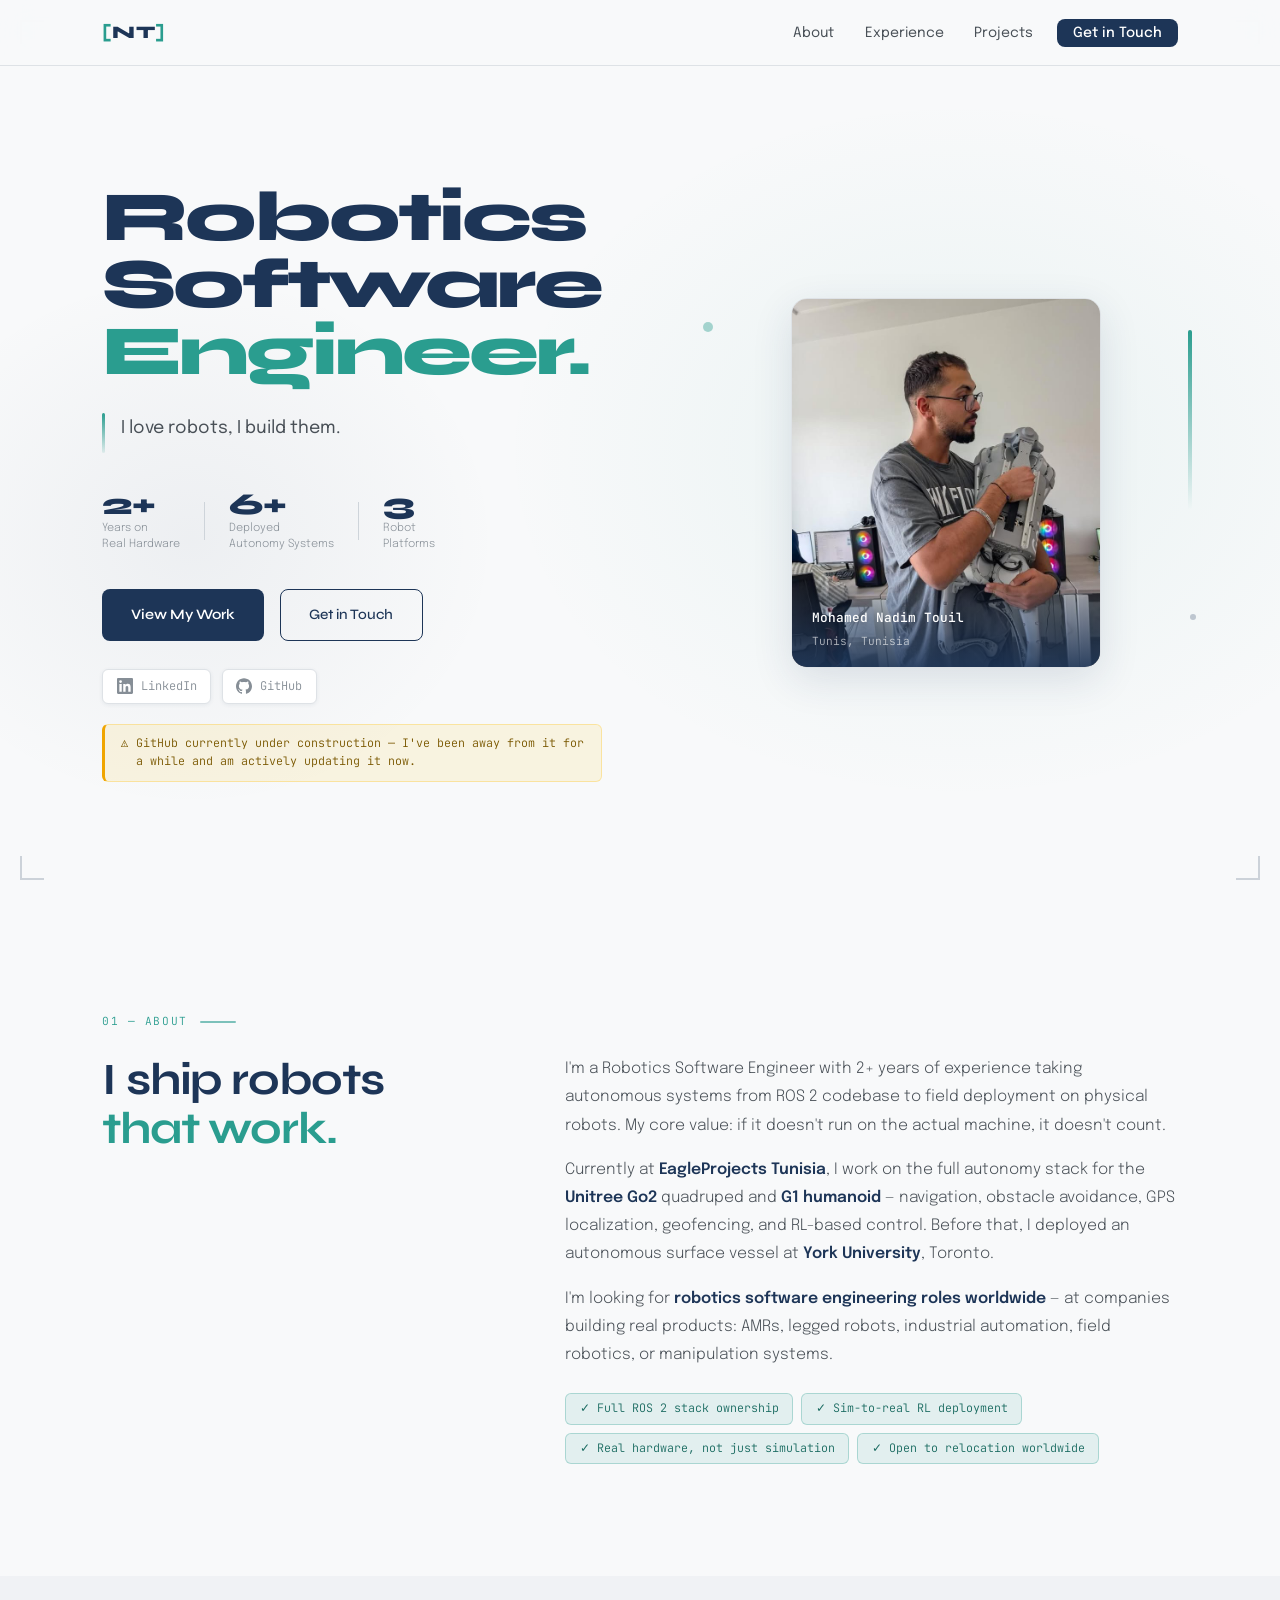
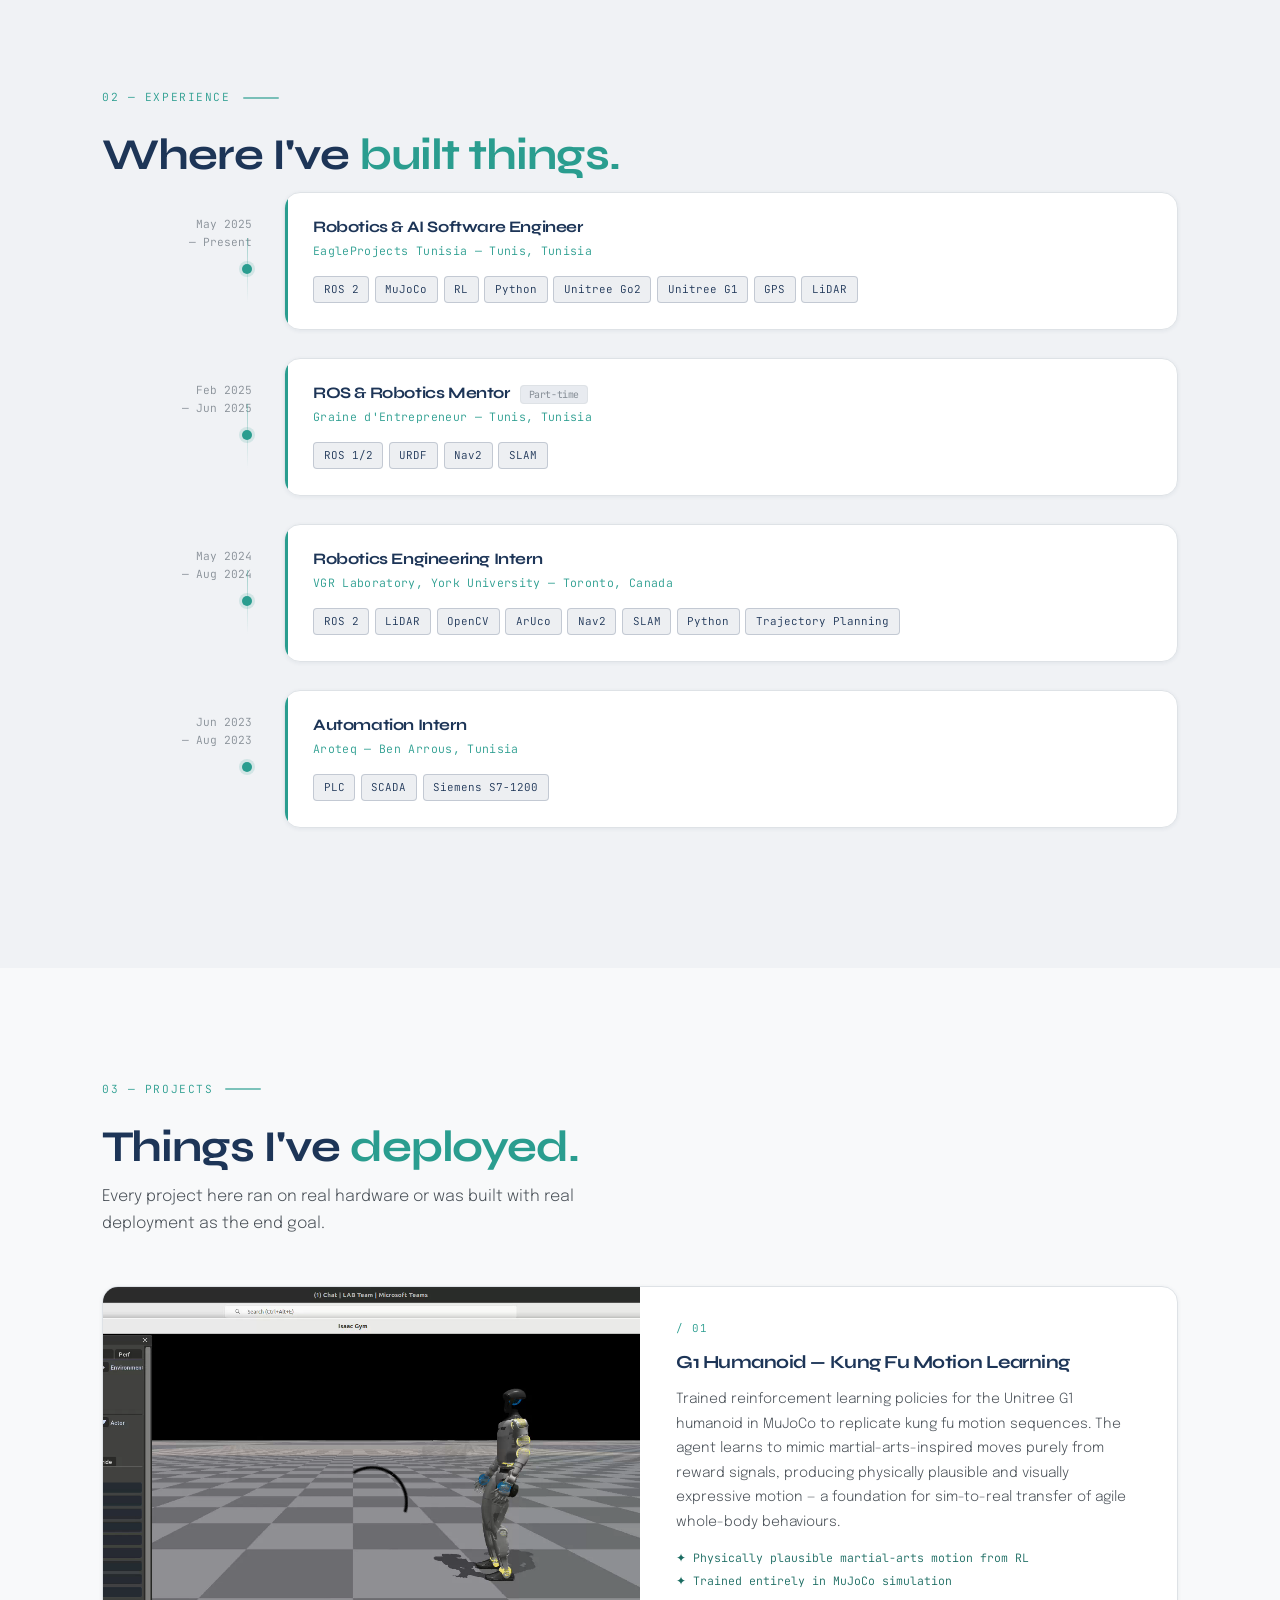
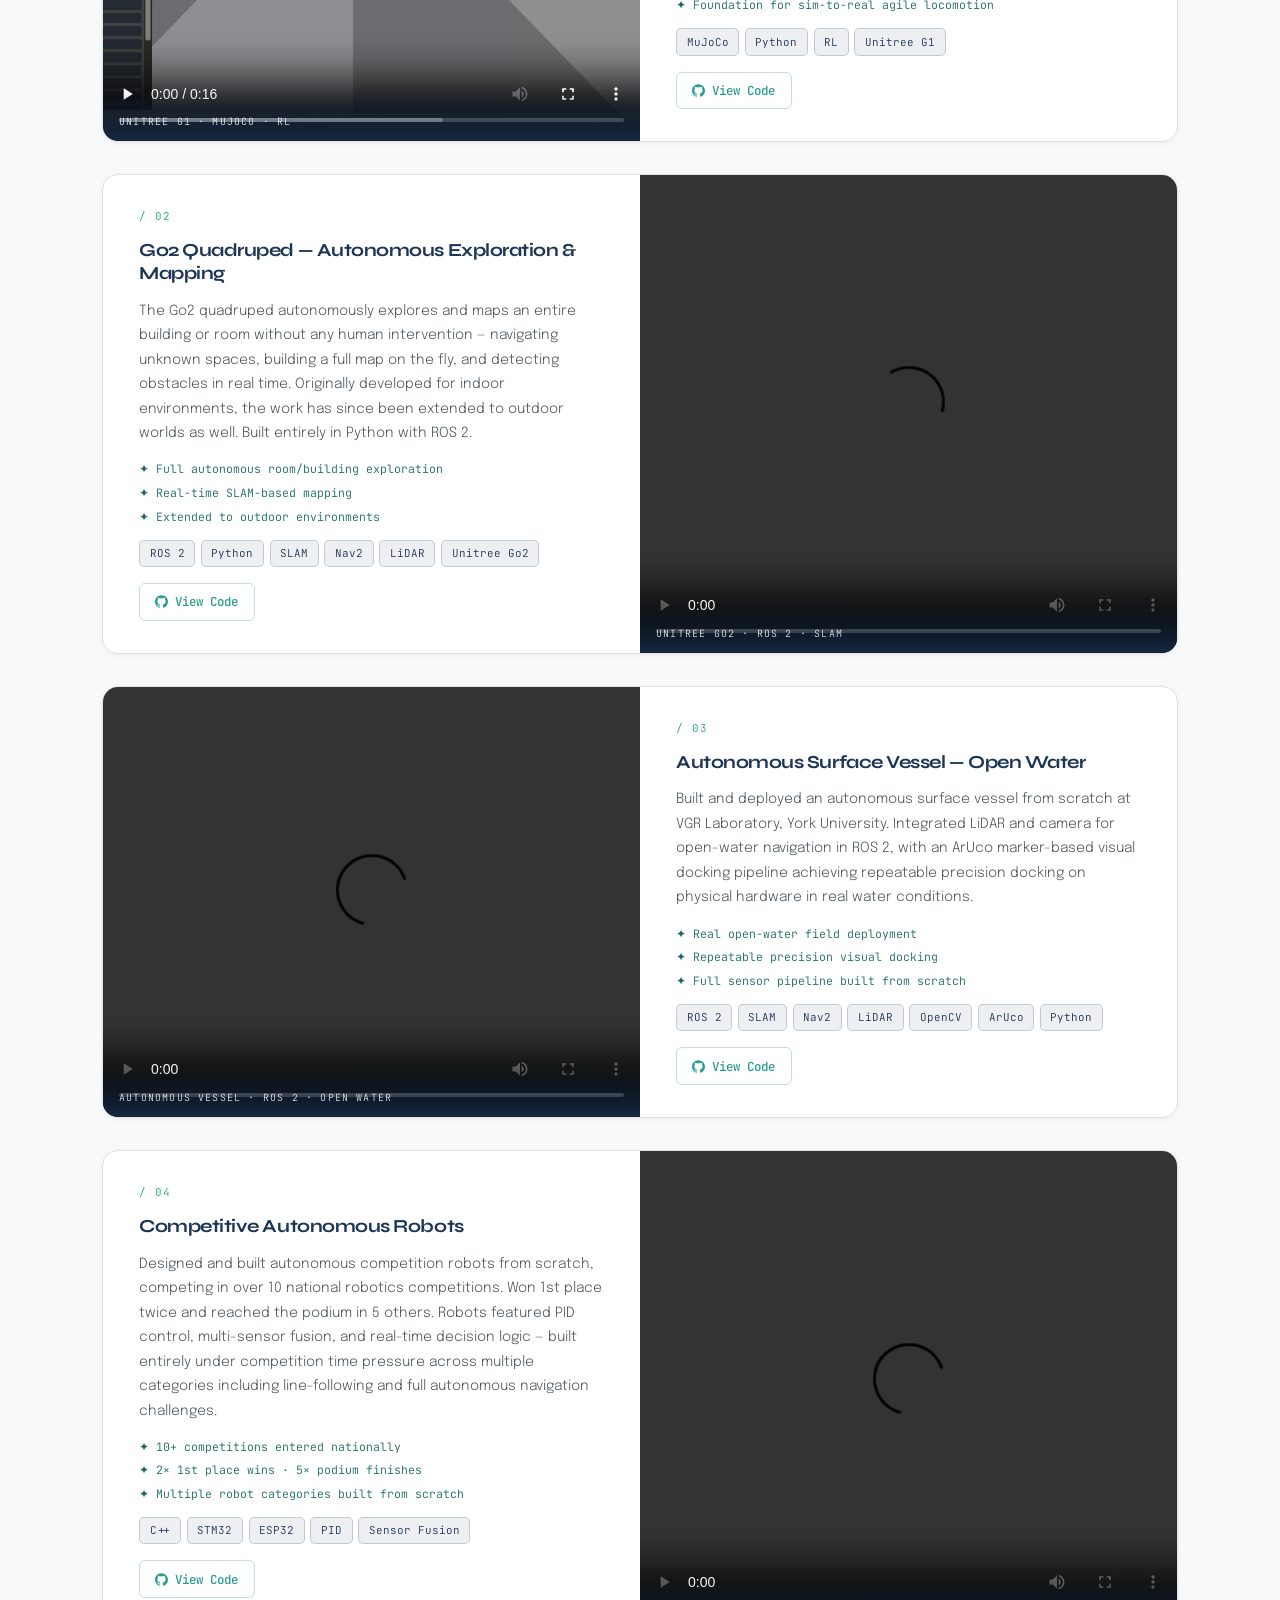
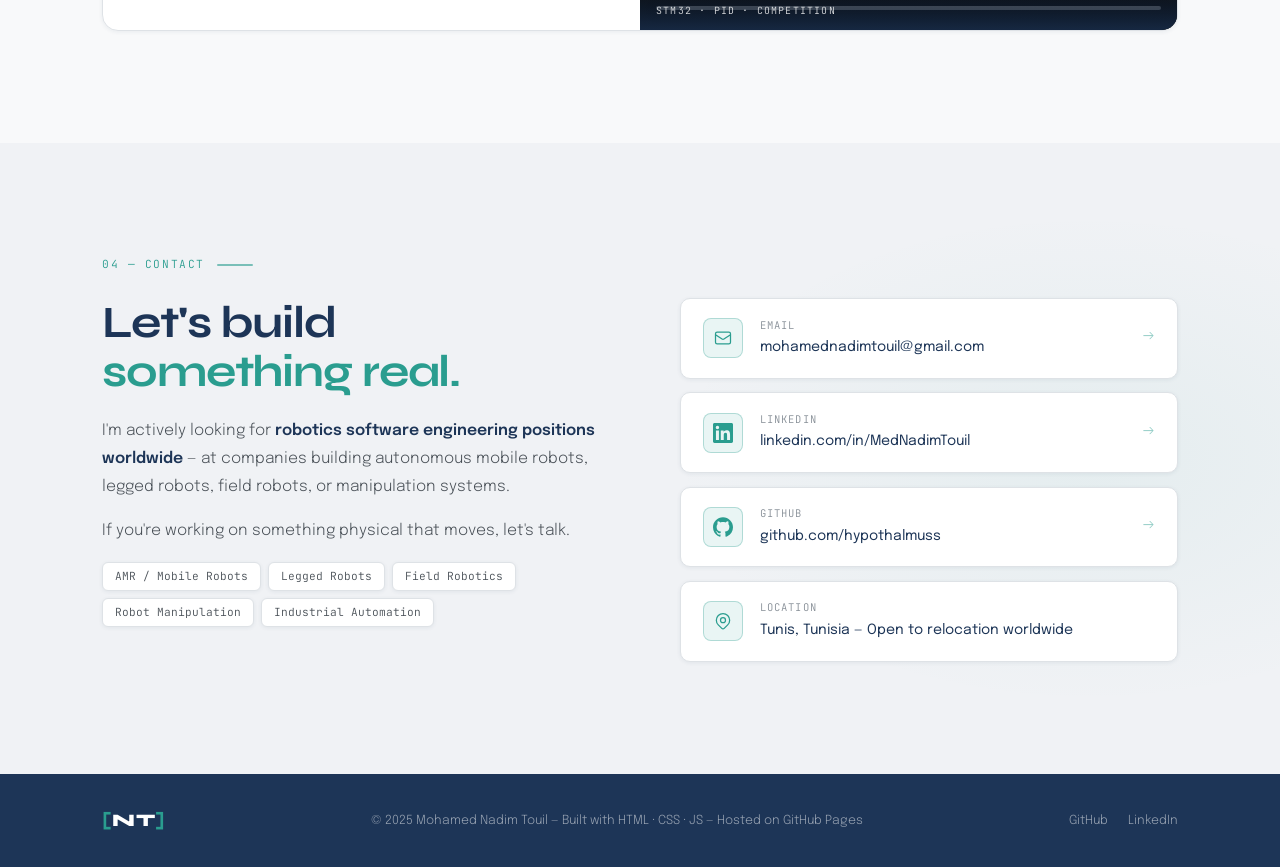
==== index.html @ e2bb58a0 "Update index.html" ====
<!DOCTYPE html>
<html lang="en">
<head>
  <meta charset="UTF-8" />
  <meta name="viewport" content="width=device-width, initial-scale=1.0" />
  <title>Mohamed Nadim Touil — Robotics Software Engineer</title>
  <meta name="description" content="Robotics Software Engineer specializing in ROS 2, autonomous navigation, reinforcement learning, and real-hardware deployment on legged robots." />
  <link rel="stylesheet" href="style.css" />
  <link rel="preconnect" href="https://fonts.googleapis.com" />
  <link rel="preconnect" href="https://fonts.gstatic.com" crossorigin />
  <link href="https://fonts.googleapis.com/css2?family=Syne:wght@400;500;600;700;800&family=Epilogue:ital,wght@0,300;0,400;0,500;1,300&family=JetBrains+Mono:wght@400;500&display=swap" rel="stylesheet" />
</head>
<body>

  <!-- ═══ NAVBAR ═══ -->
  <nav id="navbar">
    <div class="nav-inner">
      <a href="#hero" class="nav-logo">
        <span class="logo-bracket">[</span>NT<span class="logo-bracket">]</span>
      </a>
      <button class="nav-toggle" id="navToggle" aria-label="Toggle menu">
        <span></span><span></span><span></span>
      </button>
      <ul class="nav-links" id="navLinks">
        <li><a href="#about">About</a></li>
        <li><a href="#experience">Experience</a></li>
        <li><a href="#projects">Projects</a></li>
        <li><a href="#contact" class="nav-cta">Get in Touch</a></li>
      </ul>
    </div>
  </nav>

  <!-- ═══ HERO ═══ -->
  <header id="hero">
    <div class="hud-corner hud-tl" aria-hidden="true"></div>
    <div class="hud-corner hud-tr" aria-hidden="true"></div>
    <div class="hud-corner hud-bl" aria-hidden="true"></div>
    <div class="hud-corner hud-br" aria-hidden="true"></div>

    <div class="hero-inner">
      <div class="hero-content">

        <h1 class="hero-heading">
          <span class="hl">Robotics</span>
          <span class="hl">Software</span>
          <span class="hl hl-accent">Engineer.</span>
        </h1>

        <div class="hero-descriptor">
          <div class="descriptor-bar"></div>
          <p>I love robots, I build them.</p>
        </div>

        <div class="hero-stats">
          <div class="hstat"><span class="hstat-n">2+</span><span class="hstat-l">Years on<br/>Real Hardware</span></div>
          <div class="hstat-sep"></div>
          <div class="hstat"><span class="hstat-n">6+</span><span class="hstat-l">Deployed<br/>Autonomy Systems</span></div>
          <div class="hstat-sep"></div>
          <div class="hstat"><span class="hstat-n">3</span><span class="hstat-l">Robot<br/>Platforms</span></div>
        </div>

        <div class="hero-actions">
          <a href="#projects" class="btn-primary">View My Work</a>
          <a href="mailto:mohamednadimtouil@gmail.com" class="btn-secondary">Get in Touch</a>
        </div>

        <div class="hero-socials">
          <a href="https://linkedin.com/in/MedNadimTouil" target="_blank" rel="noopener">
            <svg viewBox="0 0 24 24" fill="currentColor" width="16" height="16"><path d="M20.447 20.452h-3.554v-5.569c0-1.328-.027-3.037-1.852-3.037-1.853 0-2.136 1.445-2.136 2.939v5.667H9.351V9h3.414v1.561h.046c.477-.9 1.637-1.85 3.37-1.85 3.601 0 4.267 2.37 4.267 5.455v6.286zM5.337 7.433a2.062 2.062 0 01-2.063-2.065 2.064 2.064 0 112.063 2.065zm1.782 13.019H3.555V9h3.564v11.452zM22.225 0H1.771C.792 0 0 .774 0 1.729v20.542C0 23.227.792 24 1.771 24h20.451C23.2 24 24 23.227 24 22.271V1.729C24 .774 23.2 0 22.222 0h.003z"/></svg>
            LinkedIn
          </a>
          <a href="https://github.com/hypothalmuss" target="_blank" rel="noopener">
            <svg viewBox="0 0 24 24" fill="currentColor" width="16" height="16"><path d="M12 .297c-6.63 0-12 5.373-12 12 0 5.303 3.438 9.8 8.205 11.385.6.113.82-.258.82-.577 0-.285-.01-1.04-.015-2.04-3.338.724-4.042-1.61-4.042-1.61C4.422 18.07 3.633 17.7 3.633 17.7c-1.087-.744.084-.729.084-.729 1.205.084 1.838 1.236 1.838 1.236 1.07 1.835 2.809 1.305 3.495.998.108-.776.417-1.305.76-1.605-2.665-.3-5.466-1.332-5.466-5.93 0-1.31.465-2.38 1.235-3.22-.135-.303-.54-1.523.105-3.176 0 0 1.005-.322 3.3 1.23.96-.267 1.98-.399 3-.405 1.02.006 2.04.138 3 .405 2.28-1.552 3.285-1.23 3.285-1.23.645 1.653.24 2.873.12 3.176.765.84 1.23 1.91 1.23 3.22 0 4.61-2.805 5.625-5.475 5.92.42.36.81 1.096.81 2.22 0 1.606-.015 2.896-.015 3.286 0 .315.21.69.825.57C20.565 22.092 24 17.592 24 12.297c0-6.627-5.373-12-12-12"/></svg>
            GitHub
          </a>
        </div>

        <p class="github-notice">
          <span class="notice-icon">⚠</span>
          GitHub currently under construction — I've been away from it for a while and am actively updating it now.
        </p>

      </div>

      <div class="hero-photo-block">
        <div class="photo-frame">
          <img src="assets/images/profile.jpg" alt="Mohamed Nadim Touil" />
          <div class="photo-label">
            <span class="mono">Mohamed Nadim Touil</span>
            <span class="mono dim">Tunis, Tunisia</span>
          </div>
        </div>
        <div class="photo-bar"></div>
        <div class="photo-dot pd1"></div>
        <div class="photo-dot pd2"></div>
      </div>
    </div>
  </header>

  <!-- ═══ ABOUT ═══ -->
  <section id="about" class="section">
    <div class="container">
      <div class="eyebrow">01 — About</div>
      <div class="about-layout">
        <div class="about-left">
          <h2>I ship robots<br/><em>that work.</em></h2>
        </div>
        <div class="about-right">
          <p>I'm a Robotics Software Engineer with 2+ years of experience taking autonomous systems from ROS 2 codebase to field deployment on physical robots. My core value: if it doesn't run on the actual machine, it doesn't count.</p>
          <p>Currently at <strong>EagleProjects Tunisia</strong>, I work on the full autonomy stack for the <strong>Unitree Go2</strong> quadruped and <strong>G1 humanoid</strong> — navigation, obstacle avoidance, GPS localization, geofencing, and RL-based control. Before that, I deployed an autonomous surface vessel at <strong>York University</strong>, Toronto.</p>
          <p>I'm looking for <strong>robotics software engineering roles worldwide</strong> — at companies building real products: AMRs, legged robots, industrial automation, field robotics, or manipulation systems.</p>
          <div class="about-pills">
            <span>✓ Full ROS 2 stack ownership</span>
            <span>✓ Sim-to-real RL deployment</span>
            <span>✓ Real hardware, not just simulation</span>
            <span>✓ Open to relocation worldwide</span>
          </div>
        </div>
      </div>
    </div>
  </section>

  <!-- ═══ EXPERIENCE ═══ -->
  <section id="experience" class="section section-alt">
    <div class="container">
      <div class="eyebrow">02 — Experience</div>
      <h2 class="sh2">Where I've <em>built things.</em></h2>
      <div class="timeline">

        <div class="tl reveal">
          <div class="tl-meta">
            <div class="tl-date mono">May 2025<br/>— Present</div>
            <div class="tl-dot"></div>
          </div>
          <div class="tl-card">
            <div class="tl-accent-bar"></div>
            <h3>Robotics &amp; AI Software Engineer</h3>
            <p class="tl-company mono">EagleProjects Tunisia — Tunis, Tunisia</p>
            <div class="chips">
              <span>ROS 2</span><span>MuJoCo</span><span>RL</span><span>Python</span>
              <span>Unitree Go2</span><span>Unitree G1</span><span>GPS</span><span>LiDAR</span>
            </div>
          </div>
        </div>

        <div class="tl reveal">
          <div class="tl-meta">
            <div class="tl-date mono">Feb 2025<br/>— Jun 2025</div>
            <div class="tl-dot"></div>
          </div>
          <div class="tl-card">
            <div class="tl-accent-bar"></div>
            <h3>ROS &amp; Robotics Mentor <span class="badge-sm">Part-time</span></h3>
            <p class="tl-company mono">Graine d'Entrepreneur — Tunis, Tunisia</p>
            <div class="chips">
              <span>ROS 1/2</span><span>URDF</span><span>Nav2</span><span>SLAM</span>
            </div>
          </div>
        </div>

        <div class="tl reveal">
          <div class="tl-meta">
            <div class="tl-date mono">May 2024<br/>— Aug 2024</div>
            <div class="tl-dot"></div>
          </div>
          <div class="tl-card">
            <div class="tl-accent-bar"></div>
            <h3>Robotics Engineering Intern</h3>
            <p class="tl-company mono">VGR Laboratory, York University — Toronto, Canada</p>
            <div class="chips">
              <span>ROS 2</span><span>LiDAR</span><span>OpenCV</span><span>ArUco</span>
              <span>Nav2</span><span>SLAM</span><span>Python</span><span>Trajectory Planning</span>
            </div>
          </div>
        </div>

        <div class="tl reveal">
          <div class="tl-meta">
            <div class="tl-date mono">Jun 2023<br/>— Aug 2023</div>
            <div class="tl-dot"></div>
          </div>
          <div class="tl-card">
            <div class="tl-accent-bar"></div>
            <h3>Automation Intern</h3>
            <p class="tl-company mono">Aroteq — Ben Arrous, Tunisia</p>
            <div class="chips">
              <span>PLC</span><span>SCADA</span><span>Siemens S7-1200</span>
            </div>
          </div>
        </div>

      </div>
    </div>
  </section>

  <!-- ═══ PROJECTS ═══ -->
  <section id="projects" class="section">
    <div class="container">
      <div class="eyebrow">03 — Projects</div>
      <h2 class="sh2">Things I've <em>deployed.</em></h2>
      <p class="section-sub">Every project here ran on real hardware or was built with real deployment as the end goal.</p>

      <div class="projects-list">

        <!-- P1 — G1 Kung Fu -->
        <article class="pcard reveal">
          <div class="pcard-media">
            <video controls preload="metadata" playsinline>
              <source src="assets/videos/g1-rl-demo.mp4" type="video/mp4" />
              Your browser does not support the video tag.
            </video>
            <div class="pcard-tag mono">UNITREE G1 · MUJOCO · RL</div>
          </div>
          <div class="pcard-body">
            <div class="pnum mono">/ 01</div>
            <h3>G1 Humanoid — Kung Fu Motion Learning</h3>
            <p>Trained reinforcement learning policies for the Unitree G1 humanoid in MuJoCo to replicate kung fu motion sequences. The agent learns to mimic martial-arts-inspired moves purely from reward signals, producing physically plausible and visually expressive motion — a foundation for sim-to-real transfer of agile whole-body behaviours.</p>
            <div class="pwins">
              <span>✦ Physically plausible martial-arts motion from RL</span>
              <span>✦ Trained entirely in MuJoCo simulation</span>
              <span>✦ Foundation for sim-to-real agile locomotion</span>
            </div>
            <div class="pstack"><span>MuJoCo</span><span>Python</span><span>RL</span><span>Unitree G1</span></div>
            <div class="plinks">
              <a href="https://github.com/hypothalmuss" target="_blank" class="link-btn">
                <svg viewBox="0 0 24 24" fill="currentColor" width="13" height="13"><path d="M12 .297c-6.63 0-12 5.373-12 12 0 5.303 3.438 9.8 8.205 11.385.6.113.82-.258.82-.577 0-.285-.01-1.04-.015-2.04-3.338.724-4.042-1.61-4.042-1.61C4.422 18.07 3.633 17.7 3.633 17.7c-1.087-.744.084-.729.084-.729 1.205.084 1.838 1.236 1.838 1.236 1.07 1.835 2.809 1.305 3.495.998.108-.776.417-1.305.76-1.605-2.665-.3-5.466-1.332-5.466-5.93 0-1.31.465-2.38 1.235-3.22-.135-.303-.54-1.523.105-3.176 0 0 1.005-.322 3.3 1.23.96-.267 1.98-.399 3-.405 1.02.006 2.04.138 3 .405 2.28-1.552 3.285-1.23 3.285-1.23.645 1.653.24 2.873.12 3.176.765.84 1.23 1.91 1.23 3.22 0 4.61-2.805 5.625-5.475 5.92.42.36.81 1.096.81 2.22 0 1.606-.015 2.896-.015 3.286 0 .315.21.69.825.57C20.565 22.092 24 17.592 24 12.297c0-6.627-5.373-12-12-12"/></svg>
                View Code
              </a>
            </div>
          </div>
        </article>

        <!-- P2 — Go2 Exploration -->
        <article class="pcard reveal">
          <div class="pcard-media">
            <video controls preload="metadata" playsinline>
              <source src="assets/videos/go2-nav.mp4" type="video/mp4" />
              Your browser does not support the video tag.
            </video>
            <div class="pcard-tag mono">UNITREE GO2 · ROS 2 · SLAM</div>
          </div>
          <div class="pcard-body">
            <div class="pnum mono">/ 02</div>
            <h3>Go2 Quadruped — Autonomous Exploration &amp; Mapping</h3>
            <p>The Go2 quadruped autonomously explores and maps an entire building or room without any human intervention — navigating unknown spaces, building a full map on the fly, and detecting obstacles in real time. Originally developed for indoor environments, the work has since been extended to outdoor worlds as well. Built entirely in Python with ROS 2.</p>
            <div class="pwins">
              <span>✦ Full autonomous room/building exploration</span>
              <span>✦ Real-time SLAM-based mapping</span>
              <span>✦ Extended to outdoor environments</span>
            </div>
            <div class="pstack"><span>ROS 2</span><span>Python</span><span>SLAM</span><span>Nav2</span><span>LiDAR</span><span>Unitree Go2</span></div>
            <div class="plinks">
              <a href="https://github.com/hypothalmuss" target="_blank" class="link-btn">
                <svg viewBox="0 0 24 24" fill="currentColor" width="13" height="13"><path d="M12 .297c-6.63 0-12 5.373-12 12 0 5.303 3.438 9.8 8.205 11.385.6.113.82-.258.82-.577 0-.285-.01-1.04-.015-2.04-3.338.724-4.042-1.61-4.042-1.61C4.422 18.07 3.633 17.7 3.633 17.7c-1.087-.744.084-.729.084-.729 1.205.084 1.838 1.236 1.838 1.236 1.07 1.835 2.809 1.305 3.495.998.108-.776.417-1.305.76-1.605-2.665-.3-5.466-1.332-5.466-5.93 0-1.31.465-2.38 1.235-3.22-.135-.303-.54-1.523.105-3.176 0 0 1.005-.322 3.3 1.23.96-.267 1.98-.399 3-.405 1.02.006 2.04.138 3 .405 2.28-1.552 3.285-1.23 3.285-1.23.645 1.653.24 2.873.12 3.176.765.84 1.23 1.91 1.23 3.22 0 4.61-2.805 5.625-5.475 5.92.42.36.81 1.096.81 2.22 0 1.606-.015 2.896-.015 3.286 0 .315.21.69.825.57C20.565 22.092 24 17.592 24 12.297c0-6.627-5.373-12-12-12"/></svg>
                View Code
              </a>
            </div>
          </div>
        </article>

        <!-- P3 — ASV -->
        <article class="pcard reveal">
          <div class="pcard-media">
            <video controls preload="metadata" playsinline>
              <source src="assets/videos/asv-demoo.mp4" type="video/mp4" />
              Your browser does not support the video tag.
            </video>
            <div class="pcard-tag mono">AUTONOMOUS VESSEL · ROS 2 · OPEN WATER</div>
          </div>
          <div class="pcard-body">
            <div class="pnum mono">/ 03</div>
            <h3>Autonomous Surface Vessel — Open Water</h3>
            <p>Built and deployed an autonomous surface vessel from scratch at VGR Laboratory, York University. Integrated LiDAR and camera for open-water navigation in ROS 2, with an ArUco marker-based visual docking pipeline achieving repeatable precision docking on physical hardware in real water conditions.</p>
            <div class="pwins">
              <span>✦ Real open-water field deployment</span>
              <span>✦ Repeatable precision visual docking</span>
              <span>✦ Full sensor pipeline built from scratch</span>
            </div>
            <div class="pstack"><span>ROS 2</span><span>SLAM</span><span>Nav2</span><span>LiDAR</span><span>OpenCV</span><span>ArUco</span><span>Python</span></div>
            <div class="plinks">
              <a href="https://github.com/hypothalmuss" target="_blank" class="link-btn">
                <svg viewBox="0 0 24 24" fill="currentColor" width="13" height="13"><path d="M12 .297c-6.63 0-12 5.373-12 12 0 5.303 3.438 9.8 8.205 11.385.6.113.82-.258.82-.577 0-.285-.01-1.04-.015-2.04-3.338.724-4.042-1.61-4.042-1.61C4.422 18.07 3.633 17.7 3.633 17.7c-1.087-.744.084-.729.084-.729 1.205.084 1.838 1.236 1.838 1.236 1.07 1.835 2.809 1.305 3.495.998.108-.776.417-1.305.76-1.605-2.665-.3-5.466-1.332-5.466-5.93 0-1.31.465-2.38 1.235-3.22-.135-.303-.54-1.523.105-3.176 0 0 1.005-.322 3.3 1.23.96-.267 1.98-.399 3-.405 1.02.006 2.04.138 3 .405 2.28-1.552 3.285-1.23 3.285-1.23.645 1.653.24 2.873.12 3.176.765.84 1.23 1.91 1.23 3.22 0 4.61-2.805 5.625-5.475 5.92.42.36.81 1.096.81 2.22 0 1.606-.015 2.896-.015 3.286 0 .315.21.69.825.57C20.565 22.092 24 17.592 24 12.297c0-6.627-5.373-12-12-12"/></svg>
                View Code
              </a>
            </div>
          </div>
        </article>

        <!-- P4 — Competition -->
        <article class="pcard reveal">
          <div class="pcard-media">
            <video controls preload="metadata" playsinline>
              <source src="assets/videos/competition-demo.mp4" type="video/mp4" />
              Your browser does not support the video tag.
            </video>
            <div class="pcard-tag mono">STM32 · PID · COMPETITION</div>
          </div>
          <div class="pcard-body">
            <div class="pnum mono">/ 04</div>
            <h3>Competitive Autonomous Robots</h3>
            <p>Designed and built autonomous competition robots from scratch, competing in over 10 national robotics competitions. Won 1st place twice and reached the podium in 5 others. Robots featured PID control, multi-sensor fusion, and real-time decision logic — built entirely under competition time pressure across multiple categories including line-following and full autonomous navigation challenges.</p>
            <div class="pwins">
              <span>✦ 10+ competitions entered nationally</span>
              <span>✦ 2× 1st place wins · 5× podium finishes</span>
              <span>✦ Multiple robot categories built from scratch</span>
            </div>
            <div class="pstack"><span>C++</span><span>STM32</span><span>ESP32</span><span>PID</span><span>Sensor Fusion</span></div>
            <div class="plinks">
              <a href="https://github.com/hypothalmuss" target="_blank" class="link-btn">
                <svg viewBox="0 0 24 24" fill="currentColor" width="13" height="13"><path d="M12 .297c-6.63 0-12 5.373-12 12 0 5.303 3.438 9.8 8.205 11.385.6.113.82-.258.82-.577 0-.285-.01-1.04-.015-2.04-3.338.724-4.042-1.61-4.042-1.61C4.422 18.07 3.633 17.7 3.633 17.7c-1.087-.744.084-.729.084-.729 1.205.084 1.838 1.236 1.838 1.236 1.07 1.835 2.809 1.305 3.495.998.108-.776.417-1.305.76-1.605-2.665-.3-5.466-1.332-5.466-5.93 0-1.31.465-2.38 1.235-3.22-.135-.303-.54-1.523.105-3.176 0 0 1.005-.322 3.3 1.23.96-.267 1.98-.399 3-.405 1.02.006 2.04.138 3 .405 2.28-1.552 3.285-1.23 3.285-1.23.645 1.653.24 2.873.12 3.176.765.84 1.23 1.91 1.23 3.22 0 4.61-2.805 5.625-5.475 5.92.42.36.81 1.096.81 2.22 0 1.606-.015 2.896-.015 3.286 0 .315.21.69.825.57C20.565 22.092 24 17.592 24 12.297c0-6.627-5.373-12-12-12"/></svg>
                View Code
              </a>
            </div>
          </div>
        </article>

      </div>
    </div>
  </section>

  <!-- ═══ CONTACT ═══ -->
  <section id="contact" class="section contact-section">
    <div class="container">
      <div class="eyebrow">04 — Contact</div>
      <div class="contact-layout">
        <div class="contact-left">
          <h2>Let's build<br/><em>something real.</em></h2>
          <p>I'm actively looking for <strong>robotics software engineering positions worldwide</strong> — at companies building autonomous mobile robots, legged robots, field robots, or manipulation systems.</p>
          <p>If you're working on something physical that moves, let's talk.</p>
          <div class="ctags">
            <span>AMR / Mobile Robots</span>
            <span>Legged Robots</span>
            <span>Field Robotics</span>
            <span>Robot Manipulation</span>
            <span>Industrial Automation</span>
          </div>
        </div>
        <div class="contact-right">
          <a href="mailto:mohamednadimtouil@gmail.com" class="ccard">
            <div class="ccard-icon">
              <svg viewBox="0 0 24 24" fill="none" stroke="currentColor" stroke-width="1.5" width="20" height="20"><path d="M3 8l7.89 5.26a2 2 0 002.22 0L21 8M5 19h14a2 2 0 002-2V7a2 2 0 00-2-2H5a2 2 0 00-2 2v10a2 2 0 002 2z"/></svg>
            </div>
            <div><p class="cc-lbl mono">Email</p><p class="cc-val">mohamednadimtouil@gmail.com</p></div>
            <span class="cc-arr">→</span>
          </a>
          <a href="https://linkedin.com/in/MedNadimTouil" target="_blank" rel="noopener" class="ccard">
            <div class="ccard-icon">
              <svg viewBox="0 0 24 24" fill="currentColor" width="20" height="20"><path d="M20.447 20.452h-3.554v-5.569c0-1.328-.027-3.037-1.852-3.037-1.853 0-2.136 1.445-2.136 2.939v5.667H9.351V9h3.414v1.561h.046c.477-.9 1.637-1.85 3.37-1.85 3.601 0 4.267 2.37 4.267 5.455v6.286zM5.337 7.433a2.062 2.062 0 01-2.063-2.065 2.064 2.064 0 112.063 2.065zm1.782 13.019H3.555V9h3.564v11.452zM22.225 0H1.771C.792 0 0 .774 0 1.729v20.542C0 23.227.792 24 1.771 24h20.451C23.2 24 24 23.227 24 22.271V1.729C24 .774 23.2 0 22.222 0h.003z"/></svg>
            </div>
            <div><p class="cc-lbl mono">LinkedIn</p><p class="cc-val">linkedin.com/in/MedNadimTouil</p></div>
            <span class="cc-arr">→</span>
          </a>
          <a href="https://github.com/hypothalmuss" target="_blank" rel="noopener" class="ccard">
            <div class="ccard-icon">
              <svg viewBox="0 0 24 24" fill="currentColor" width="20" height="20"><path d="M12 .297c-6.63 0-12 5.373-12 12 0 5.303 3.438 9.8 8.205 11.385.6.113.82-.258.82-.577 0-.285-.01-1.04-.015-2.04-3.338.724-4.042-1.61-4.042-1.61C4.422 18.07 3.633 17.7 3.633 17.7c-1.087-.744.084-.729.084-.729 1.205.084 1.838 1.236 1.838 1.236 1.07 1.835 2.809 1.305 3.495.998.108-.776.417-1.305.76-1.605-2.665-.3-5.466-1.332-5.466-5.93 0-1.31.465-2.38 1.235-3.22-.135-.303-.54-1.523.105-3.176 0 0 1.005-.322 3.3 1.23.96-.267 1.98-.399 3-.405 1.02.006 2.04.138 3 .405 2.28-1.552 3.285-1.23 3.285-1.23.645 1.653.24 2.873.12 3.176.765.84 1.23 1.91 1.23 3.22 0 4.61-2.805 5.625-5.475 5.92.42.36.81 1.096.81 2.22 0 1.606-.015 2.896-.015 3.286 0 .315.21.69.825.57C20.565 22.092 24 17.592 24 12.297c0-6.627-5.373-12-12-12"/></svg>
            </div>
            <div><p class="cc-lbl mono">GitHub</p><p class="cc-val">github.com/hypothalmuss</p></div>
            <span class="cc-arr">→</span>
          </a>
          <div class="ccard no-hover">
            <div class="ccard-icon">
              <svg viewBox="0 0 24 24" fill="none" stroke="currentColor" stroke-width="1.5" width="20" height="20"><path d="M17.657 16.657L13.414 20.9a1.998 1.998 0 01-2.827 0l-4.244-4.243a8 8 0 1111.314 0z"/><path d="M15 11a3 3 0 11-6 0 3 3 0 016 0z"/></svg>
            </div>
            <div><p class="cc-lbl mono">Location</p><p class="cc-val">Tunis, Tunisia — Open to relocation worldwide</p></div>
          </div>
        </div>
      </div>
    </div>
  </section>

  <!-- ═══ FOOTER ═══ -->
  <footer>
    <div class="container footer-row">
      <span class="nav-logo"><span class="logo-bracket">[</span>NT<span class="logo-bracket">]</span></span>
      <p>© 2025 Mohamed Nadim Touil — Built with HTML · CSS · JS — Hosted on GitHub Pages</p>
      <div class="footer-links">
        <a href="https://github.com/hypothalmuss" target="_blank" rel="noopener">GitHub</a>
        <a href="https://linkedin.com/in/MedNadimTouil" target="_blank" rel="noopener">LinkedIn</a>
      </div>
    </div>
  </footer>

  <script src="script.js"></script>
</body>
</html>
---- style.css ----
/* ══════════════════════════════════════════════════
   ROOT & RESET
══════════════════════════════════════════════════ */
:root {
  /* Your palette */
  --bg:         #F8F9FA;   /* soft white */
  --bg-card:    #FFFFFF;
  --bg-alt:     #F0F2F5;   /* slightly deeper for alternating sections */
  --bg-deep:    #E8EBF0;   /* subtle depth for inputs/chips */

  --primary:    #1D3557;   /* deep blue */
  --primary-lt: rgba(29,53,87,0.08);
  --primary-md: rgba(29,53,87,0.15);

  --accent:     #2A9D8F;   /* teal */
  --accent-lt:  rgba(42,157,143,0.10);
  --accent-md:  rgba(42,157,143,0.22);

  --text:       #212529;   /* dark gray */
  --text-mid:   #495057;
  --text-dim:   #868E96;

  --border:     #DEE2E6;   /* light gray */
  --border-md:  #CED4DA;
  --border-accent: rgba(42,157,143,0.3);
  --border-primary: rgba(29,53,87,0.2);

  /* Fonts */
  --f-display: 'Syne', sans-serif;
  --f-body:    'Epilogue', sans-serif;
  --f-mono:    'JetBrains Mono', monospace;

  --nav-h: 66px;
  --r:     10px;
  --r-lg:  16px;
  --ease:  0.22s cubic-bezier(0.4,0,0.2,1);

  /* Shadows — soft for light theme */
  --shadow-sm: 0 1px 4px rgba(29,53,87,0.07);
  --shadow-md: 0 4px 20px rgba(29,53,87,0.10);
  --shadow-lg: 0 12px 40px rgba(29,53,87,0.12);
}

*, *::before, *::after { box-sizing: border-box; margin: 0; padding: 0; }
html { scroll-behavior: smooth; font-size: 16px; }

body {
  background: var(--bg);
  color: var(--text);
  font-family: var(--f-body);
  font-weight: 300;
  line-height: 1.7;
  overflow-x: hidden;
  -webkit-font-smoothing: antialiased;
}

img, video { max-width: 100%; display: block; }
a { color: inherit; text-decoration: none; }
ul { list-style: none; }

/* ══════════════════════════════════════════════════
   TYPOGRAPHY
══════════════════════════════════════════════════ */
h1, h2, h3, h4 {
  font-family: var(--f-display);
  line-height: 1.1;
  letter-spacing: -0.025em;
}

.mono { font-family: var(--f-mono); }

.eyebrow {
  font-family: var(--f-mono);
  font-size: 0.7rem;
  letter-spacing: 0.14em;
  text-transform: uppercase;
  color: var(--accent);
  margin-bottom: 1.5rem;
  display: flex;
  align-items: center;
  gap: 0.75rem;
}
.eyebrow::after {
  content: '';
  flex: 0 0 36px;
  height: 2px;
  background: var(--accent);
  border-radius: 1px;
  opacity: 0.6;
}

.sh2 {
  font-size: clamp(1.9rem, 4vw, 2.75rem);
  color: var(--primary);
  margin-bottom: 0.75rem;
}
.sh2 em { color: var(--accent); font-style: normal; }

.section-sub {
  color: var(--text-mid);
  font-size: 1rem;
  max-width: 560px;
  margin-bottom: 3rem;
}

/* ══════════════════════════════════════════════════
   LAYOUT
══════════════════════════════════════════════════ */
.container { max-width: 1140px; margin: 0 auto; padding: 0 2rem; }
.section   { padding: 7rem 0; }
.section-alt { background: var(--bg-alt); }

/* ══════════════════════════════════════════════════
   NAVBAR
══════════════════════════════════════════════════ */
#navbar {
  position: fixed; top: 0; left: 0; right: 0; z-index: 900;
  height: var(--nav-h);
  background: rgba(248,249,250,0.9);
  backdrop-filter: blur(16px);
  -webkit-backdrop-filter: blur(16px);
  border-bottom: 1px solid var(--border);
  transition: box-shadow var(--ease), border-color var(--ease);
}
#navbar.scrolled {
  box-shadow: var(--shadow-md);
  border-color: var(--border-md);
}

.nav-inner {
  max-width: 1140px; margin: 0 auto; padding: 0 2rem;
  height: 100%; display: flex; align-items: center; justify-content: space-between;
}

.nav-logo {
  font-family: var(--f-display);
  font-size: 1.1rem; font-weight: 800;
  color: var(--primary); letter-spacing: 0.02em;
}
.logo-bracket { color: var(--accent); }

.nav-links { display: flex; align-items: center; gap: 0.1rem; }
.nav-links a {
  font-family: var(--f-body);
  font-size: 0.875rem; font-weight: 400;
  color: var(--text-mid);
  padding: 0.4rem 0.9rem; border-radius: 6px;
  transition: color var(--ease), background var(--ease);
}
.nav-links a:hover { color: var(--primary); background: var(--primary-lt); }
.nav-links a.active { color: var(--accent); }

.nav-cta {
  background: var(--primary) !important;
  color: #fff !important;
  border-radius: 8px !important;
  font-weight: 500 !important;
  margin-left: 0.5rem;
  padding: 0.45rem 1rem !important;
  transition: background var(--ease), box-shadow var(--ease) !important;
}
.nav-cta:hover {
  background: var(--accent) !important;
  box-shadow: 0 4px 14px rgba(42,157,143,0.3) !important;
}

.nav-toggle {
  display: none; flex-direction: column; gap: 5px;
  background: none; border: none; cursor: pointer; padding: 4px;
}
.nav-toggle span {
  display: block; width: 22px; height: 2px;
  background: var(--primary); border-radius: 2px;
  transition: transform var(--ease), opacity var(--ease);
}

/* ══════════════════════════════════════════════════
   BUTTONS
══════════════════════════════════════════════════ */
.btn-primary {
  display: inline-flex; align-items: center; gap: 0.5rem;
  background: var(--primary); color: #fff;
  font-family: var(--f-display); font-weight: 600; font-size: 0.9rem;
  padding: 0.8rem 1.8rem; border-radius: 8px;
  transition: background var(--ease), transform var(--ease), box-shadow var(--ease);
}
.btn-primary:hover {
  background: #162843;
  transform: translateY(-1px);
  box-shadow: 0 6px 22px rgba(29,53,87,0.3);
}

.btn-secondary {
  display: inline-flex; align-items: center; gap: 0.5rem;
  background: transparent; color: var(--primary);
  font-family: var(--f-display); font-size: 0.9rem; font-weight: 500;
  padding: 0.8rem 1.8rem; border-radius: 8px;
  border: 1.5px solid var(--primary);
  transition: background var(--ease), color var(--ease), border-color var(--ease);
}
.btn-secondary:hover {
  background: var(--primary-lt);
  border-color: var(--accent);
  color: var(--accent);
}

.link-btn {
  display: inline-flex; align-items: center; gap: 0.45rem;
  background: transparent; color: var(--accent);
  font-family: var(--f-mono); font-size: 0.78rem; font-weight: 500;
  padding: 0.45rem 0.95rem; border-radius: 6px;
  border: 1.5px solid var(--border-accent);
  transition: background var(--ease), color var(--ease), border-color var(--ease);
}
.link-btn:hover {
  background: var(--accent);
  color: #fff;
  border-color: var(--accent);
}

/* ══════════════════════════════════════════════════
   HERO
══════════════════════════════════════════════════ */
#hero {
  min-height: 100vh;
  padding-top: var(--nav-h);
  display: flex; align-items: center;
  position: relative; overflow: hidden;
  background:
    radial-gradient(ellipse 55% 60% at 75% 50%, rgba(42,157,143,0.07) 0%, transparent 65%),
    radial-gradient(ellipse 40% 50% at 15% 60%, rgba(29,53,87,0.05) 0%, transparent 60%),
    var(--bg);
}

/* HUD corner decorations — subtle in light theme */
.hud-corner {
  position: absolute; width: 24px; height: 24px;
  border-color: rgba(29,53,87,0.2);
  border-style: solid; pointer-events: none;
}
.hud-tl { top: 20px; left: 20px; border-width: 2px 0 0 2px; }
.hud-tr { top: 20px; right: 20px; border-width: 2px 2px 0 0; }
.hud-bl { bottom: 20px; left: 20px; border-width: 0 0 2px 2px; }
.hud-br { bottom: 20px; right: 20px; border-width: 0 2px 2px 0; }

.hero-inner {
  max-width: 1140px; margin: 0 auto; padding: 5rem 2rem;
  width: 100%;
  display: grid; grid-template-columns: 1.15fr 1fr;
  align-items: center; gap: 5rem;
}

/* Heading */
.hero-heading {
  display: flex; flex-direction: column;
  font-size: clamp(2.8rem, 5.5vw, 4.8rem);
  font-weight: 800;
  letter-spacing: -0.04em;
  line-height: 0.95;
  margin-bottom: 1.75rem;
  color: var(--primary);
}
.hl { display: block; }
.hl-accent { color: var(--accent); }

/* Descriptor */
.hero-descriptor {
  display: flex; gap: 1rem; align-items: flex-start;
  margin-bottom: 2.25rem; max-width: 520px;
}
.descriptor-bar {
  flex-shrink: 0; width: 3px; border-radius: 2px;
  background: linear-gradient(to bottom, var(--accent), rgba(42,157,143,0.1));
  align-self: stretch; min-height: 40px;
}
.hero-descriptor p {
  color: var(--text-mid);
  font-size: 1.1rem;
  line-height: 1.75;
  font-weight: 400;
}

/* Stats row */
.hero-stats {
  display: flex; align-items: center; gap: 1.5rem;
  margin-bottom: 2.25rem;
}
.hstat { display: flex; flex-direction: column; }
.hstat-n {
  font-family: var(--f-display); font-size: 1.9rem; font-weight: 800;
  color: var(--primary); line-height: 1;
}
.hstat-l { font-size: 0.7rem; color: var(--text-dim); line-height: 1.4; margin-top: 0.15rem; }
.hstat-sep { width: 1px; height: 38px; background: var(--border-md); }

/* Action buttons */
.hero-actions { display: flex; gap: 1rem; flex-wrap: wrap; margin-bottom: 1.75rem; }

/* Social links */
.hero-socials { display: flex; gap: 0.65rem; margin-bottom: 1.25rem; }
.hero-socials a {
  display: inline-flex; align-items: center; gap: 0.5rem;
  font-family: var(--f-mono); font-size: 0.75rem; color: var(--text-dim);
  padding: 0.4rem 0.85rem; border-radius: 6px;
  border: 1px solid var(--border);
  background: var(--bg-card);
  box-shadow: var(--shadow-sm);
  transition: color var(--ease), border-color var(--ease), box-shadow var(--ease);
}
.hero-socials a:hover {
  color: var(--primary);
  border-color: var(--border-primary);
  box-shadow: var(--shadow-md);
}

/* GitHub notice */
.github-notice {
  display: flex; align-items: flex-start; gap: 0.5rem;
  background: rgba(255,193,7,0.1);
  border: 1px solid rgba(255,193,7,0.3);
  border-left: 3px solid #f0a500;
  border-radius: 6px;
  padding: 0.65rem 1rem;
  font-family: var(--f-mono);
  font-size: 0.73rem;
  color: #7a5800;
  max-width: 500px;
  line-height: 1.5;
}
.notice-icon { flex-shrink: 0; }

/* Photo block */
.hero-photo-block {
  position: relative; display: flex;
  justify-content: center; align-items: center;
}

.photo-frame {
  position: relative; z-index: 1;
  width: 310px; height: 370px;
  border-radius: var(--r-lg);
  overflow: hidden;
  border: 1px solid var(--border);
  background: var(--bg-alt);
  box-shadow: var(--shadow-lg);
}
.photo-frame img {
  width: 100%; height: 100%;
  object-fit: cover; object-position: top center;
}

.photo-label {
  position: absolute; bottom: 0; left: 0; right: 0;
  background: linear-gradient(to top, rgba(29,53,87,0.88) 0%, transparent 100%);
  padding: 2rem 1.25rem 1rem;
  display: flex; flex-direction: column; gap: 0.2rem;
}
.photo-label .mono:first-child { font-size: 0.8rem; color: #fff; font-weight: 500; }
.photo-label .mono.dim { font-size: 0.7rem; color: rgba(255,255,255,0.65); }

/* Decorative elements */
.photo-bar {
  position: absolute; top: 2rem; right: -14px; z-index: 0;
  width: 4px; height: 55%; max-height: 180px;
  background: linear-gradient(to bottom, var(--accent), transparent);
  border-radius: 2px;
}
.photo-dot {
  position: absolute; border-radius: 50%; z-index: 0;
}
.pd1 { width: 10px; height: 10px; top: 1.5rem; left: -12px; background: var(--accent); opacity: 0.4; }
.pd2 { width: 6px; height: 6px; bottom: 3rem; right: -18px; background: var(--primary); opacity: 0.25; }

/* ══════════════════════════════════════════════════
   ABOUT
══════════════════════════════════════════════════ */
.about-layout {
  display: grid; grid-template-columns: 1fr 1.6fr; gap: 5rem; align-items: start;
}
.about-left h2 {
  font-size: clamp(2rem, 3.5vw, 2.8rem); color: var(--primary);
  position: sticky; top: calc(var(--nav-h) + 2rem);
}
.about-left h2 em { color: var(--accent); font-style: normal; display: block; }

.about-right p { color: var(--text-mid); margin-bottom: 1rem; font-size: 0.98rem; line-height: 1.8; }
.about-right p strong { color: var(--primary); font-weight: 600; }

.about-pills {
  display: flex; flex-wrap: wrap; gap: 0.5rem; margin-top: 1.5rem;
}
.about-pills span {
  font-family: var(--f-mono); font-size: 0.73rem;
  background: var(--accent-lt);
  border: 1px solid var(--border-accent);
  color: #1a6b61;
  padding: 0.3rem 0.85rem; border-radius: 6px;
}

/* ══════════════════════════════════════════════════
   TIMELINE
══════════════════════════════════════════════════ */
.timeline { position: relative; display: flex; flex-direction: column; }

.tl {
  display: grid; grid-template-columns: 150px 1fr;
  gap: 0 2rem; align-items: start;
  opacity: 0; transform: translateY(20px);
  transition: opacity 0.5s ease, transform 0.5s ease;
}
.tl.visible { opacity: 1; transform: translateY(0); }

.tl-meta {
  display: flex; flex-direction: column;
  align-items: flex-end; padding-top: 1.5rem;
  position: relative;
}
.tl-date {
  font-size: 0.7rem; color: var(--text-dim); text-align: right; line-height: 1.6;
}
.tl-dot {
  width: 10px; height: 10px; border-radius: 50%;
  background: var(--accent); margin-top: 0.75rem;
  box-shadow: 0 0 0 3px rgba(42,157,143,0.15);
  position: relative; z-index: 1; flex-shrink: 0;
}

/* Connector line */
.tl:not(:last-child) .tl-meta::after {
  content: '';
  position: absolute; top: calc(1.5rem + 22px); right: 4px;
  width: 1px; bottom: -1.75rem;
  background: linear-gradient(to bottom, rgba(42,157,143,0.4), transparent);
}

.tl-card {
  background: var(--bg-card);
  border: 1px solid var(--border);
  border-radius: var(--r-lg);
  padding: 1.6rem 1.75rem;
  margin-bottom: 1.75rem;
  position: relative; overflow: hidden;
  box-shadow: var(--shadow-sm);
  transition: border-color var(--ease), box-shadow var(--ease);
}
.tl-card:hover {
  border-color: var(--border-accent);
  box-shadow: var(--shadow-md);
}

.tl-accent-bar {
  position: absolute; top: 0; left: 0; bottom: 0;
  width: 3px;
  background: var(--accent);
  border-radius: 2px 0 0 2px;
}

.tl-card h3 {
  font-size: 1rem; color: var(--primary);
  margin-bottom: 0.3rem; font-weight: 700;
}
.tl-company {
  font-size: 0.72rem; color: var(--accent);
  margin-bottom: 1rem; letter-spacing: 0.03em;
}

.badge-sm {
  font-size: 0.62rem; font-family: var(--f-mono);
  background: var(--bg-deep); color: var(--text-dim);
  border: 1px solid var(--border);
  padding: 0.12rem 0.5rem; border-radius: 4px;
  margin-left: 0.4rem; font-weight: 400;
}

.chips { display: flex; flex-wrap: wrap; gap: 0.35rem; }
.chips span {
  font-family: var(--f-mono); font-size: 0.68rem;
  color: var(--primary);
  background: var(--primary-lt);
  border: 1px solid var(--border-primary);
  padding: 0.2rem 0.6rem; border-radius: 4px;
}

/* ══════════════════════════════════════════════════
   PROJECTS
══════════════════════════════════════════════════ */
.projects-list { display: flex; flex-direction: column; gap: 2rem; }

.pcard {
  display: grid; grid-template-columns: 1fr 1fr;
  background: var(--bg-card);
  border: 1px solid var(--border);
  border-radius: var(--r-lg); overflow: hidden;
  box-shadow: var(--shadow-sm);
  transition: border-color var(--ease), box-shadow var(--ease), transform var(--ease);
  opacity: 0; transform: translateY(24px);
}
.pcard.visible { opacity: 1; transform: translateY(0); }
.pcard:hover {
  border-color: var(--border-accent);
  box-shadow: var(--shadow-lg);
  transform: translateY(-2px);
}

/* Alternate layout */
.pcard:nth-child(even) { direction: rtl; }
.pcard:nth-child(even) > * { direction: ltr; }

/* ── VIDEO AREA ── */
.pcard-media {
  position: relative;
  overflow: hidden;
  background: var(--bg-deep);
  min-height: 280px;
  display: flex;
  flex-direction: column;
}

/* Make video fill its container completely */
.pcard-media video {
  width: 100%;
  height: 100%;
  flex: 1;
  object-fit: cover;
  display: block;
  /* ensure controls are accessible */
  min-height: 200px;
}

/* Fallback placeholder shown when video hasn't loaded */
.pcard-media::before {
  content: '';
  position: absolute;
  inset: 0;
  background:
    linear-gradient(135deg, var(--primary-lt) 0%, var(--accent-lt) 100%);
  z-index: 0;
  pointer-events: none;
}
.pcard-media video { position: relative; z-index: 1; }

.pcard-tag {
  position: absolute; bottom: 0; left: 0; right: 0; z-index: 2;
  background: linear-gradient(to top, rgba(29,53,87,0.75), transparent);
  padding: 1.5rem 1rem 0.65rem;
  font-size: 0.62rem; color: rgba(255,255,255,0.85);
  letter-spacing: 0.12em;
  pointer-events: none;
}

/* ── PROJECT BODY ── */
.pcard-body {
  padding: 2rem 2.25rem;
  display: flex; flex-direction: column; gap: 0.85rem;
}

.pnum {
  font-size: 0.68rem; color: var(--accent);
  letter-spacing: 0.1em;
}

.pcard-body h3 {
  font-size: 1.15rem; color: var(--primary);
  line-height: 1.25; font-weight: 700;
}

.pcard-body > p {
  font-size: 0.875rem; color: var(--text-mid);
  line-height: 1.75; flex: 1;
}

.pwins { display: flex; flex-direction: column; gap: 0.25rem; }
.pwins span {
  font-family: var(--f-mono); font-size: 0.72rem;
  color: #1a6b61;
}

.pstack { display: flex; flex-wrap: wrap; gap: 0.35rem; }
.pstack span {
  font-family: var(--f-mono); font-size: 0.68rem;
  color: var(--primary);
  background: var(--primary-lt);
  border: 1px solid var(--border-primary);
  padding: 0.22rem 0.6rem; border-radius: 5px;
}

.plinks { display: flex; gap: 0.65rem; flex-wrap: wrap; padding-top: 0.15rem; }

/* ══════════════════════════════════════════════════
   CONTACT
══════════════════════════════════════════════════ */
.contact-section {
  background:
    radial-gradient(ellipse 50% 60% at 85% 50%, rgba(42,157,143,0.06) 0%, transparent 65%),
    var(--bg-alt);
}

.contact-layout {
  display: grid; grid-template-columns: 1fr 1fr; gap: 5rem; align-items: start;
}

.contact-left h2 {
  font-size: clamp(2rem, 3.5vw, 2.8rem); color: var(--primary);
  margin-bottom: 1.25rem;
}
.contact-left h2 em { color: var(--accent); font-style: normal; display: block; }
.contact-left p { color: var(--text-mid); font-size: 0.98rem; line-height: 1.8; margin-bottom: 1rem; }
.contact-left p strong { color: var(--primary); font-weight: 600; }

.ctags { display: flex; flex-wrap: wrap; gap: 0.45rem; margin-top: 1rem; }
.ctags span {
  font-family: var(--f-mono); font-size: 0.7rem;
  background: var(--bg-card); border: 1px solid var(--border);
  color: var(--text-mid);
  padding: 0.25rem 0.75rem; border-radius: 6px;
  box-shadow: var(--shadow-sm);
}

.contact-right { display: flex; flex-direction: column; gap: 0.85rem; }

.ccard {
  display: flex; align-items: center; gap: 1.1rem;
  background: var(--bg-card);
  border: 1px solid var(--border);
  border-radius: var(--r);
  padding: 1.1rem 1.35rem;
  box-shadow: var(--shadow-sm);
  transition: border-color var(--ease), box-shadow var(--ease), transform var(--ease);
}
.ccard:not(.no-hover):hover {
  border-color: var(--border-accent);
  box-shadow: var(--shadow-md);
  transform: translateX(4px);
}

.ccard-icon {
  width: 40px; height: 40px; border-radius: 8px;
  background: var(--accent-lt);
  border: 1px solid var(--border-accent);
  display: flex; align-items: center; justify-content: center;
  color: var(--accent); flex-shrink: 0;
}

.cc-lbl {
  font-size: 0.66rem; color: var(--text-dim);
  letter-spacing: 0.1em; text-transform: uppercase;
  margin-bottom: 0.1rem;
}
.cc-val { font-size: 0.88rem; color: var(--primary); font-weight: 400; }
.cc-arr { margin-left: auto; color: var(--accent); font-size: 1.1rem; opacity: 0.5; transition: opacity var(--ease); }
.ccard:hover .cc-arr { opacity: 1; }

/* ══════════════════════════════════════════════════
   FOOTER
══════════════════════════════════════════════════ */
footer {
  background: var(--primary);
  border-top: none;
  padding: 2rem 0;
}
.footer-row {
  display: flex; align-items: center; justify-content: space-between;
  gap: 1rem; flex-wrap: wrap;
}
footer .nav-logo { color: #fff; }
footer .logo-bracket { color: var(--accent); }
footer p { font-size: 0.78rem; color: rgba(255,255,255,0.55); }
.footer-links { display: flex; gap: 1.25rem; }
.footer-links a { font-size: 0.78rem; color: rgba(255,255,255,0.55); transition: color var(--ease); }
.footer-links a:hover { color: var(--accent); }

/* ══════════════════════════════════════════════════
   SCROLL REVEAL
══════════════════════════════════════════════════ */
.reveal {
  opacity: 0; transform: translateY(22px);
  transition: opacity 0.55s ease, transform 0.55s ease;
}
.reveal.visible { opacity: 1; transform: translateY(0); }

/* ══════════════════════════════════════════════════
   RESPONSIVE — TABLET
══════════════════════════════════════════════════ */
@media (max-width: 980px) {
  .hero-inner { grid-template-columns: 1fr; text-align: center; gap: 3rem; }
  .hero-actions, .hero-stats, .hero-socials { justify-content: center; }
  .hero-descriptor { justify-content: center; }
  .github-notice { margin: 0 auto; }
  .hero-photo-block { display: none; }

  .about-layout { grid-template-columns: 1fr; gap: 2.5rem; }
  .about-left h2 { position: static; }

  .tl { grid-template-columns: 120px 1fr; }

  .pcard { grid-template-columns: 1fr; }
  .pcard:nth-child(even) { direction: ltr; }
  .pcard-media { min-height: 240px; }

  .contact-layout { grid-template-columns: 1fr; gap: 3rem; }
}

/* ══════════════════════════════════════════════════
   RESPONSIVE — MOBILE
══════════════════════════════════════════════════ */
@media (max-width: 640px) {
  .section { padding: 5rem 0; }

  .nav-toggle { display: flex; }
  .nav-links {
    display: none; position: fixed;
    top: var(--nav-h); left: 0; right: 0;
    background: rgba(248,249,250,0.98);
    flex-direction: column; padding: 1.25rem 1rem;
    border-bottom: 1px solid var(--border);
    gap: 0.15rem;
    box-shadow: var(--shadow-md);
  }
  .nav-links.open { display: flex; }
  .nav-links a { font-size: 1rem; padding: 0.65rem 1rem; }

  .tl { grid-template-columns: 1fr; }
  .tl-meta {
    flex-direction: row; align-items: center;
    gap: 0.75rem; padding-top: 0; margin-bottom: 0.75rem;
  }
  .tl-date { text-align: left; }
  .tl:not(:last-child) .tl-meta::after { display: none; }

  .hero-actions { flex-direction: column; align-items: center; }
  .footer-row { flex-direction: column; text-align: center; }
}

/* ══════════════════════════════════════════════════
   POLISH
══════════════════════════════════════════════════ */
::selection { background: rgba(42,157,143,0.2); color: var(--primary); }
::-webkit-scrollbar { width: 5px; }
::-webkit-scrollbar-track { background: var(--bg-alt); }
::-webkit-scrollbar-thumb { background: var(--border-md); border-radius: 3px; }
::-webkit-scrollbar-thumb:hover { background: var(--accent); }
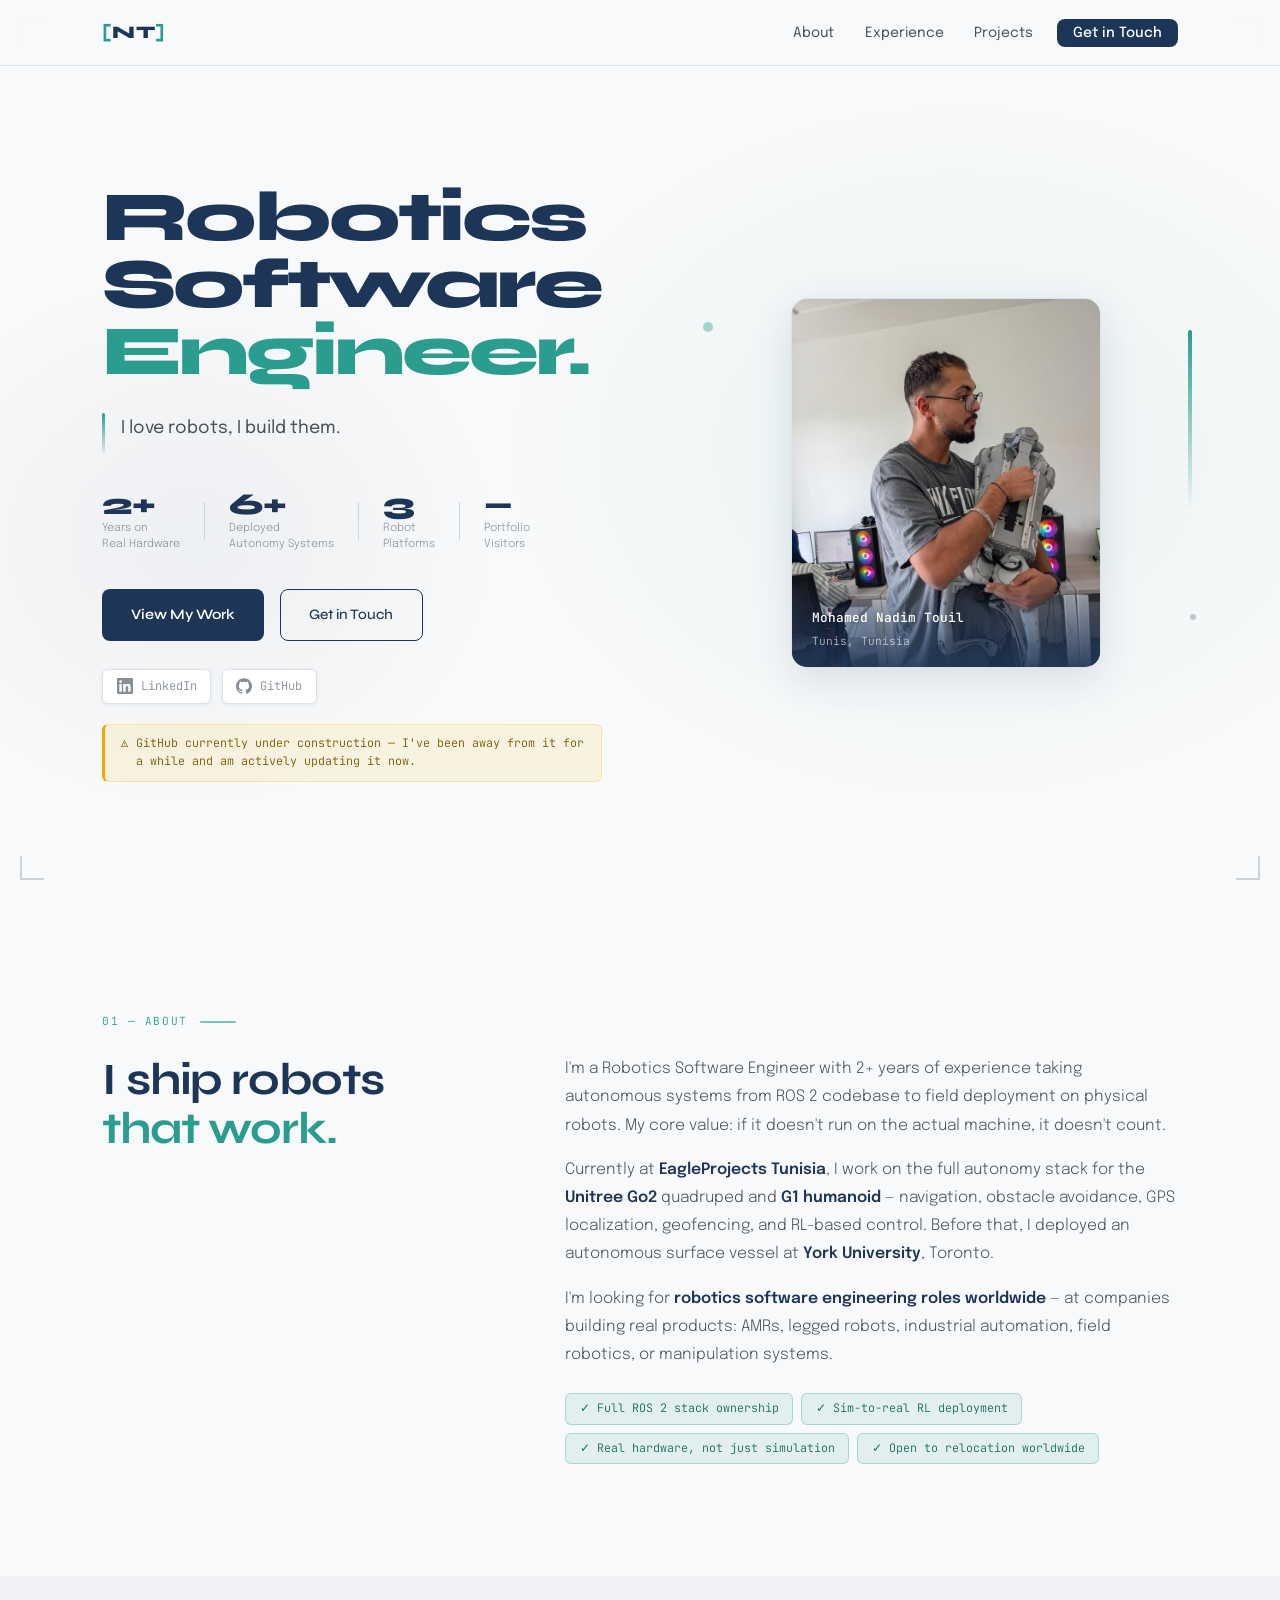
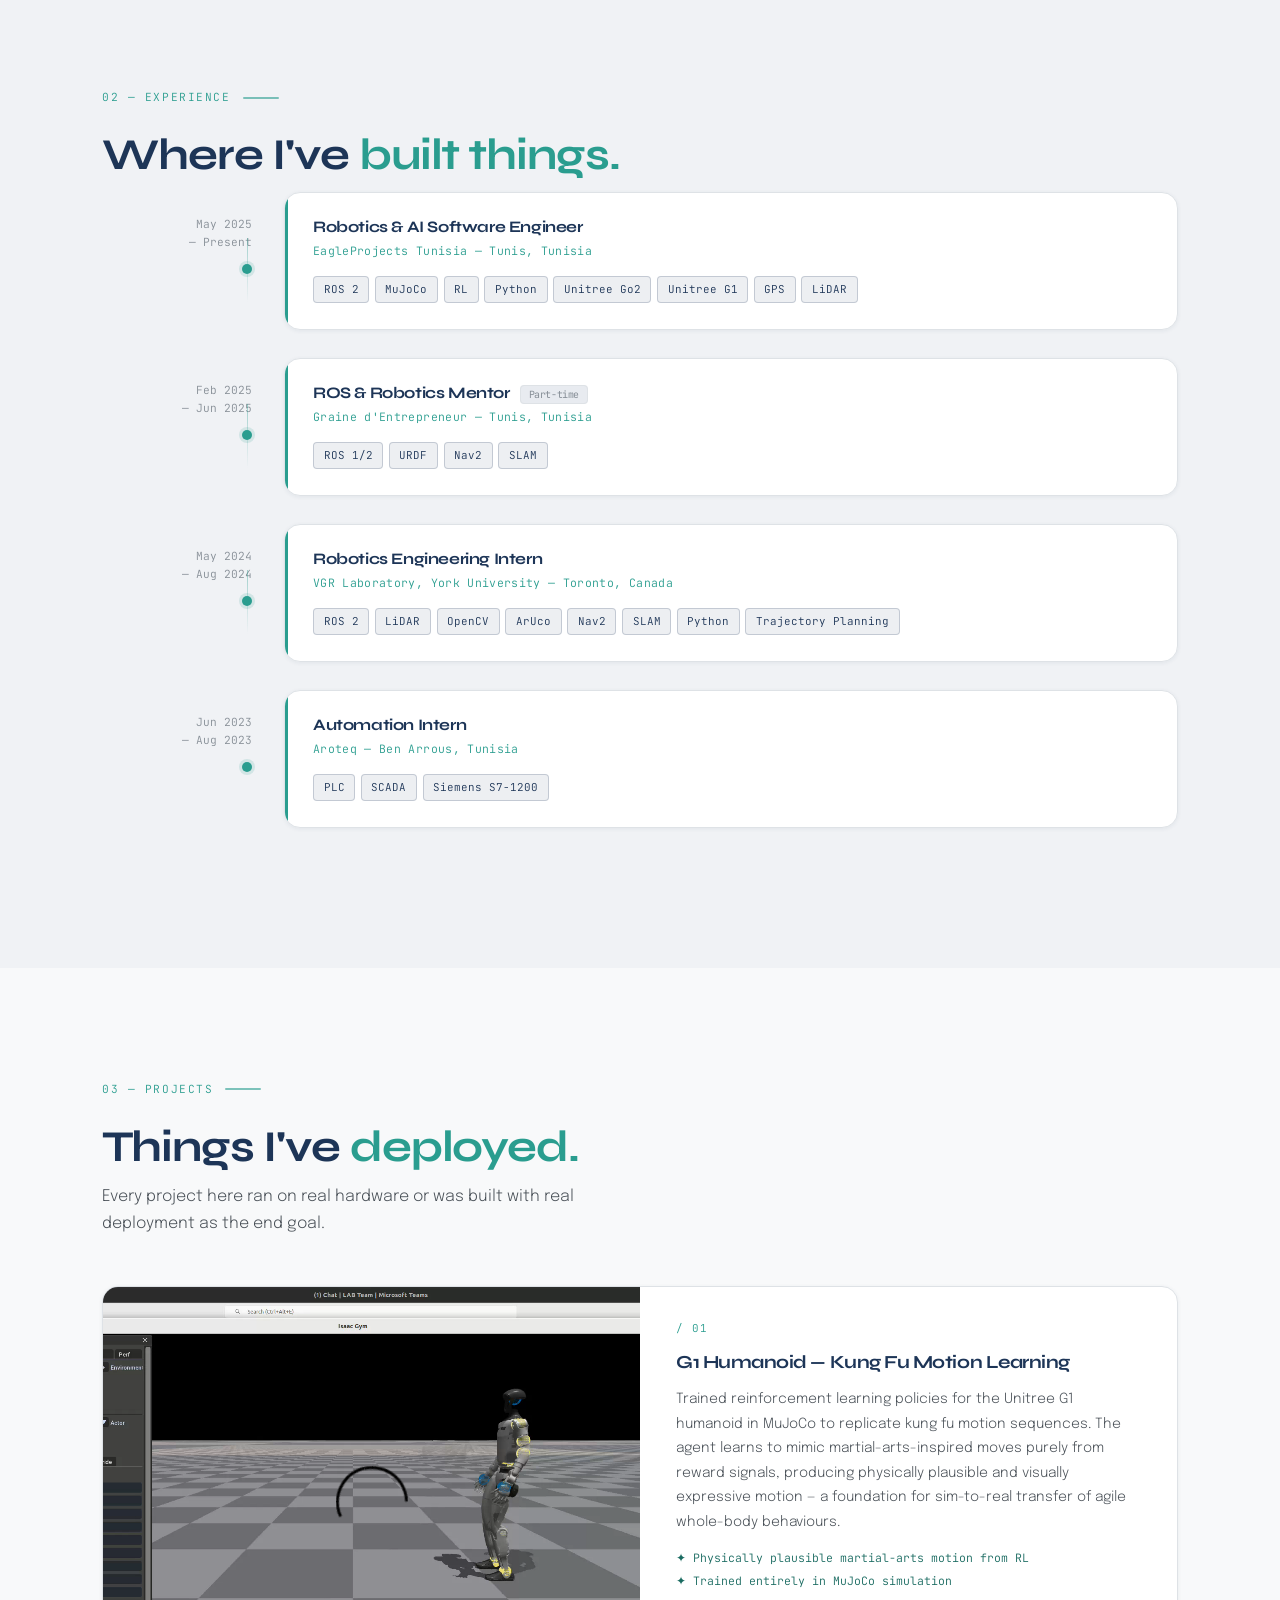
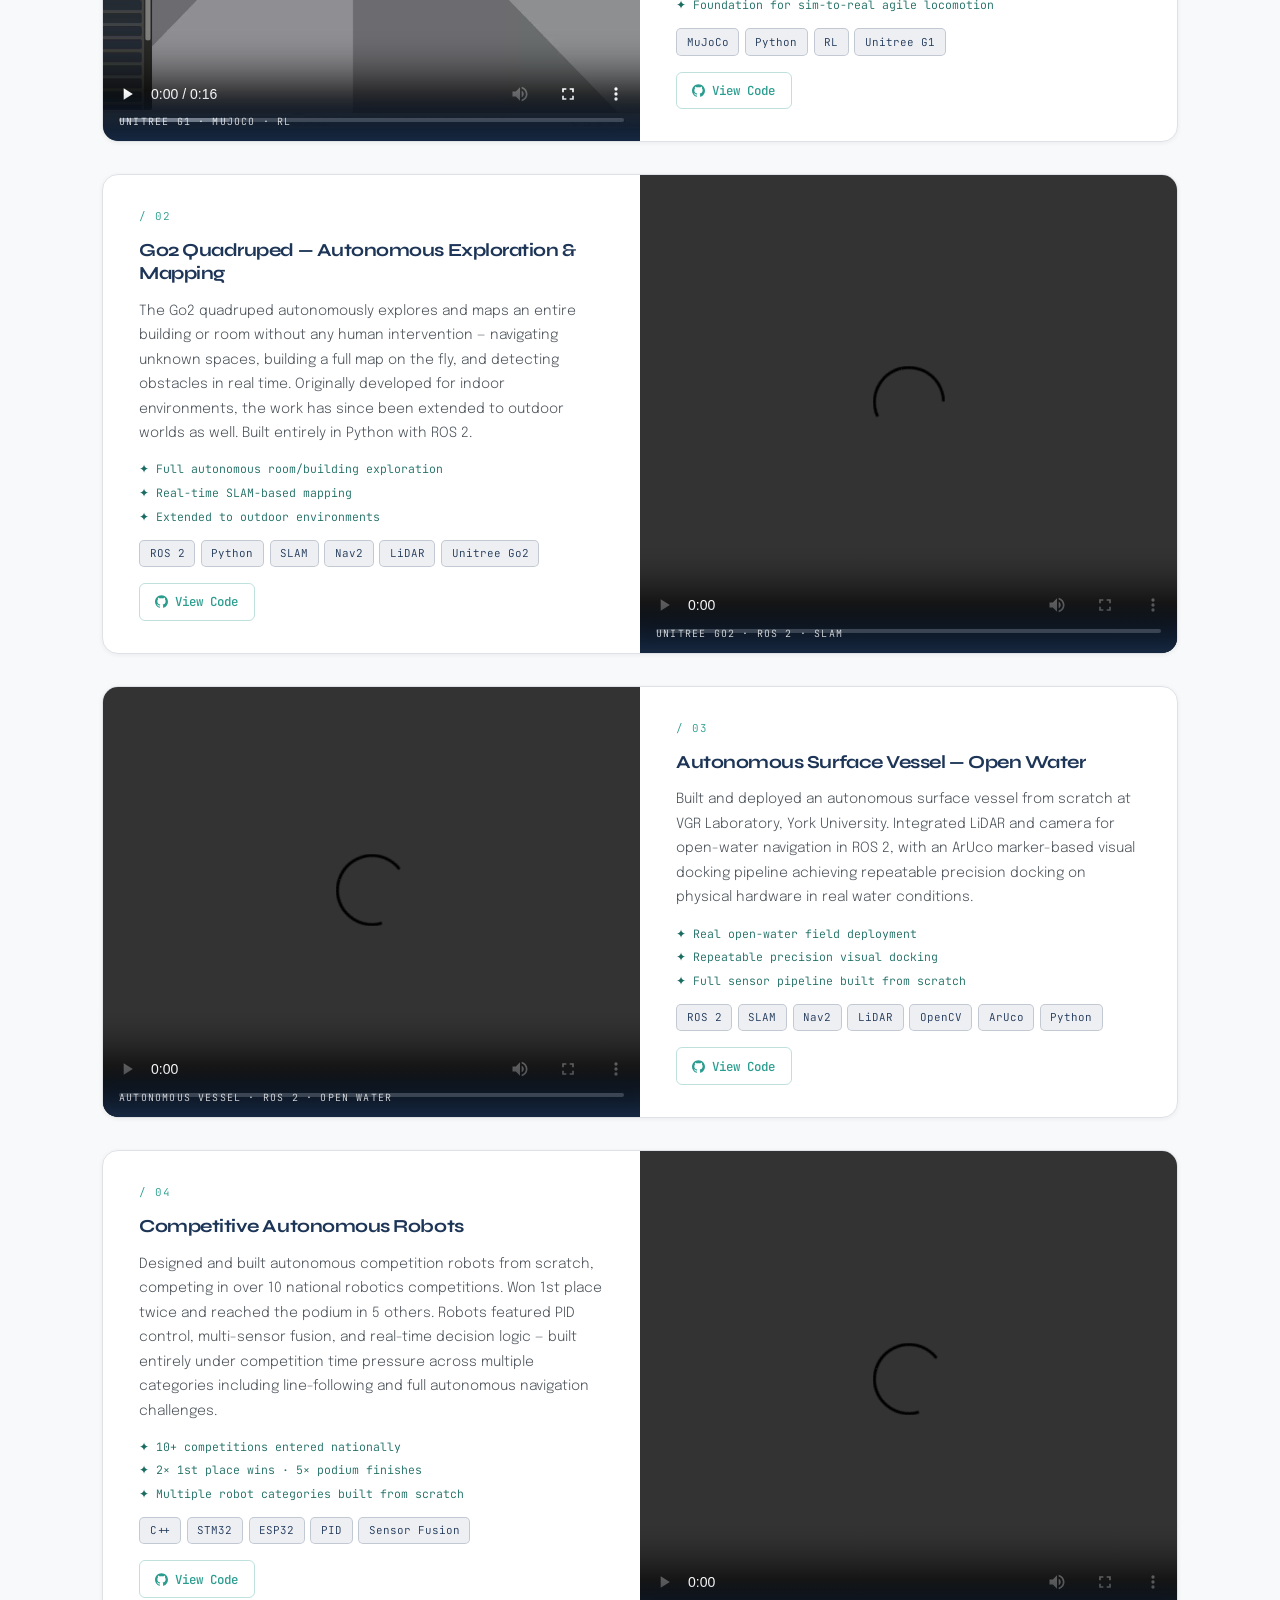
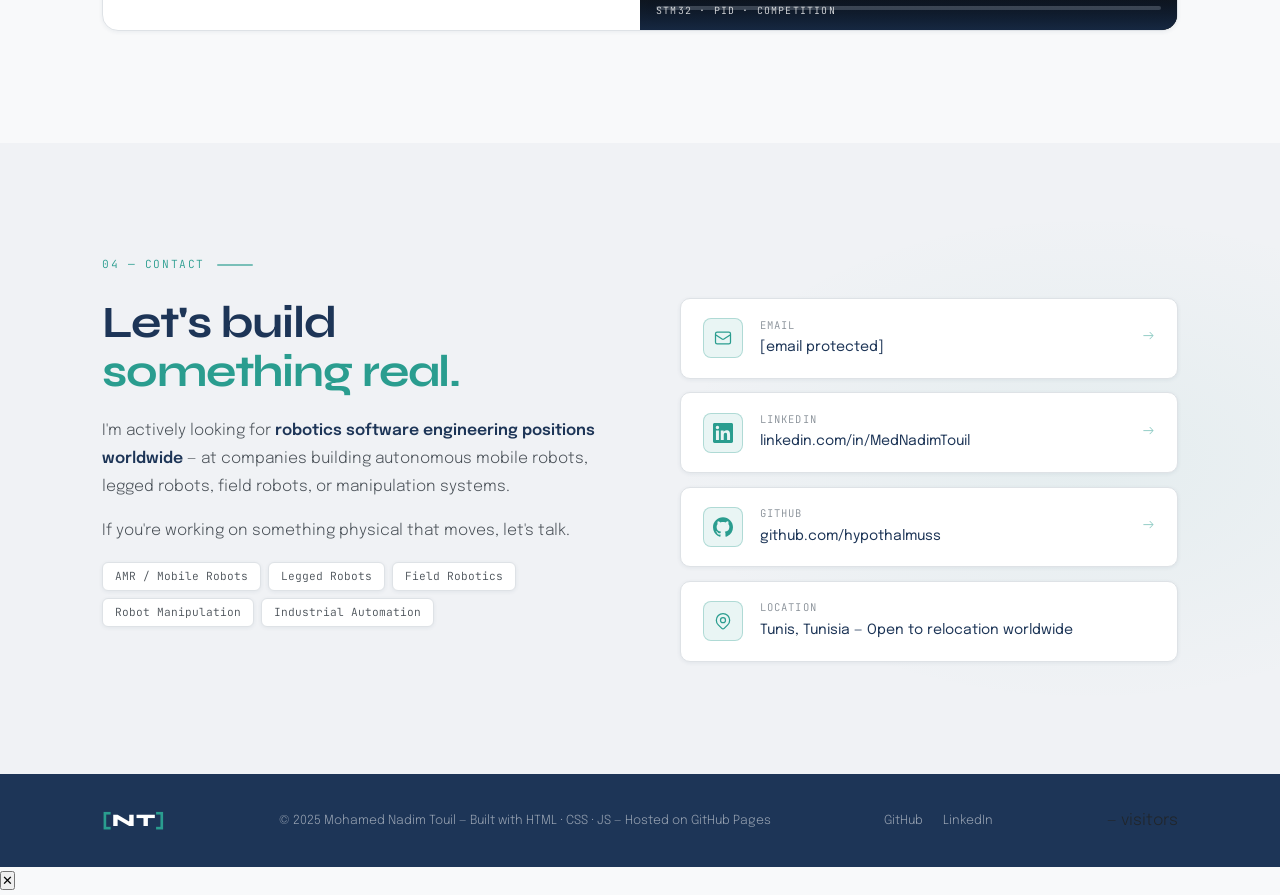
==== commit 403ac1e6: "adding welcoming pack" ====
--- a/index.html
+++ b/index.html
@@ -57,11 +57,16 @@
           <div class="hstat"><span class="hstat-n">6+</span><span class="hstat-l">Deployed<br/>Autonomy Systems</span></div>
           <div class="hstat-sep"></div>
           <div class="hstat"><span class="hstat-n">3</span><span class="hstat-l">Robot<br/>Platforms</span></div>
+          <div class="hstat-sep"></div>
+          <div class="hstat">
+            <span class="hstat-n" id="hero-visitor-count">—</span>
+            <span class="hstat-l">Portfolio<br/>Visitors</span>
+          </div>
         </div>
 
         <div class="hero-actions">
           <a href="#projects" class="btn-primary">View My Work</a>
-          <a href="mailto:mohamednadimtouil@gmail.com" class="btn-secondary">Get in Touch</a>
+          <a href="/cdn-cgi/l/email-protection#402d2f28212d25242e2124292d342f35292c00272d21292c6e232f2d" class="btn-secondary">Get in Touch</a>
         </div>
 
         <div class="hero-socials">
@@ -262,7 +267,7 @@
         <article class="pcard reveal">
           <div class="pcard-media">
             <video controls preload="metadata" playsinline>
-              <source src="assets/videos/asv-demoo.mp4" type="video/mp4" />
+              <source src="assets/videos/asv-demo.mp4" type="video/mp4" />
               Your browser does not support the video tag.
             </video>
             <div class="pcard-tag mono">AUTONOMOUS VESSEL · ROS 2 · OPEN WATER</div>
@@ -336,11 +341,11 @@
           </div>
         </div>
         <div class="contact-right">
-          <a href="mailto:mohamednadimtouil@gmail.com" class="ccard">
+          <a href="/cdn-cgi/l/email-protection#036e6c6b626e66676d62676a6e776c766a6f43646e626a6f2d606c6e" class="ccard">
             <div class="ccard-icon">
               <svg viewBox="0 0 24 24" fill="none" stroke="currentColor" stroke-width="1.5" width="20" height="20"><path d="M3 8l7.89 5.26a2 2 0 002.22 0L21 8M5 19h14a2 2 0 002-2V7a2 2 0 00-2-2H5a2 2 0 00-2 2v10a2 2 0 002 2z"/></svg>
             </div>
-            <div><p class="cc-lbl mono">Email</p><p class="cc-val">mohamednadimtouil@gmail.com</p></div>
+            <div><p class="cc-lbl mono">Email</p><p class="cc-val"><span class="__cf_email__" data-cfemail="80edefe8e1ede5e4eee1e4e9edf4eff5e9ecc0e7ede1e9ecaee3efed">[email&#160;protected]</span></p></div>
             <span class="cc-arr">→</span>
           </a>
           <a href="https://linkedin.com/in/MedNadimTouil" target="_blank" rel="noopener" class="ccard">
@@ -377,9 +382,27 @@
         <a href="https://github.com/hypothalmuss" target="_blank" rel="noopener">GitHub</a>
         <a href="https://linkedin.com/in/MedNadimTouil" target="_blank" rel="noopener">LinkedIn</a>
       </div>
+      <div class="footer-visitor">
+        <span class="footer-visitor-dot"></span>
+        <span id="footer-visitor-count">—</span> visitors
+      </div>
     </div>
   </footer>
 
+  <!-- ═══ GREETING TOAST ═══ -->
+  <div id="visitor-toast" role="status" aria-live="polite">
+    <div class="toast-inner">
+      <span id="toast-emoji" class="toast-emoji"></span>
+      <div class="toast-text">
+        <p id="toast-headline" class="toast-headline"></p>
+        <p id="toast-sub" class="toast-sub"></p>
+      </div>
+      <button id="toast-close" class="toast-close" aria-label="Close">✕</button>
+    </div>
+    <div class="toast-progress"></div>
+  </div>
+
   <script src="script.js"></script>
+  <script src="visitor.js"></script>
 </body>
 </html>
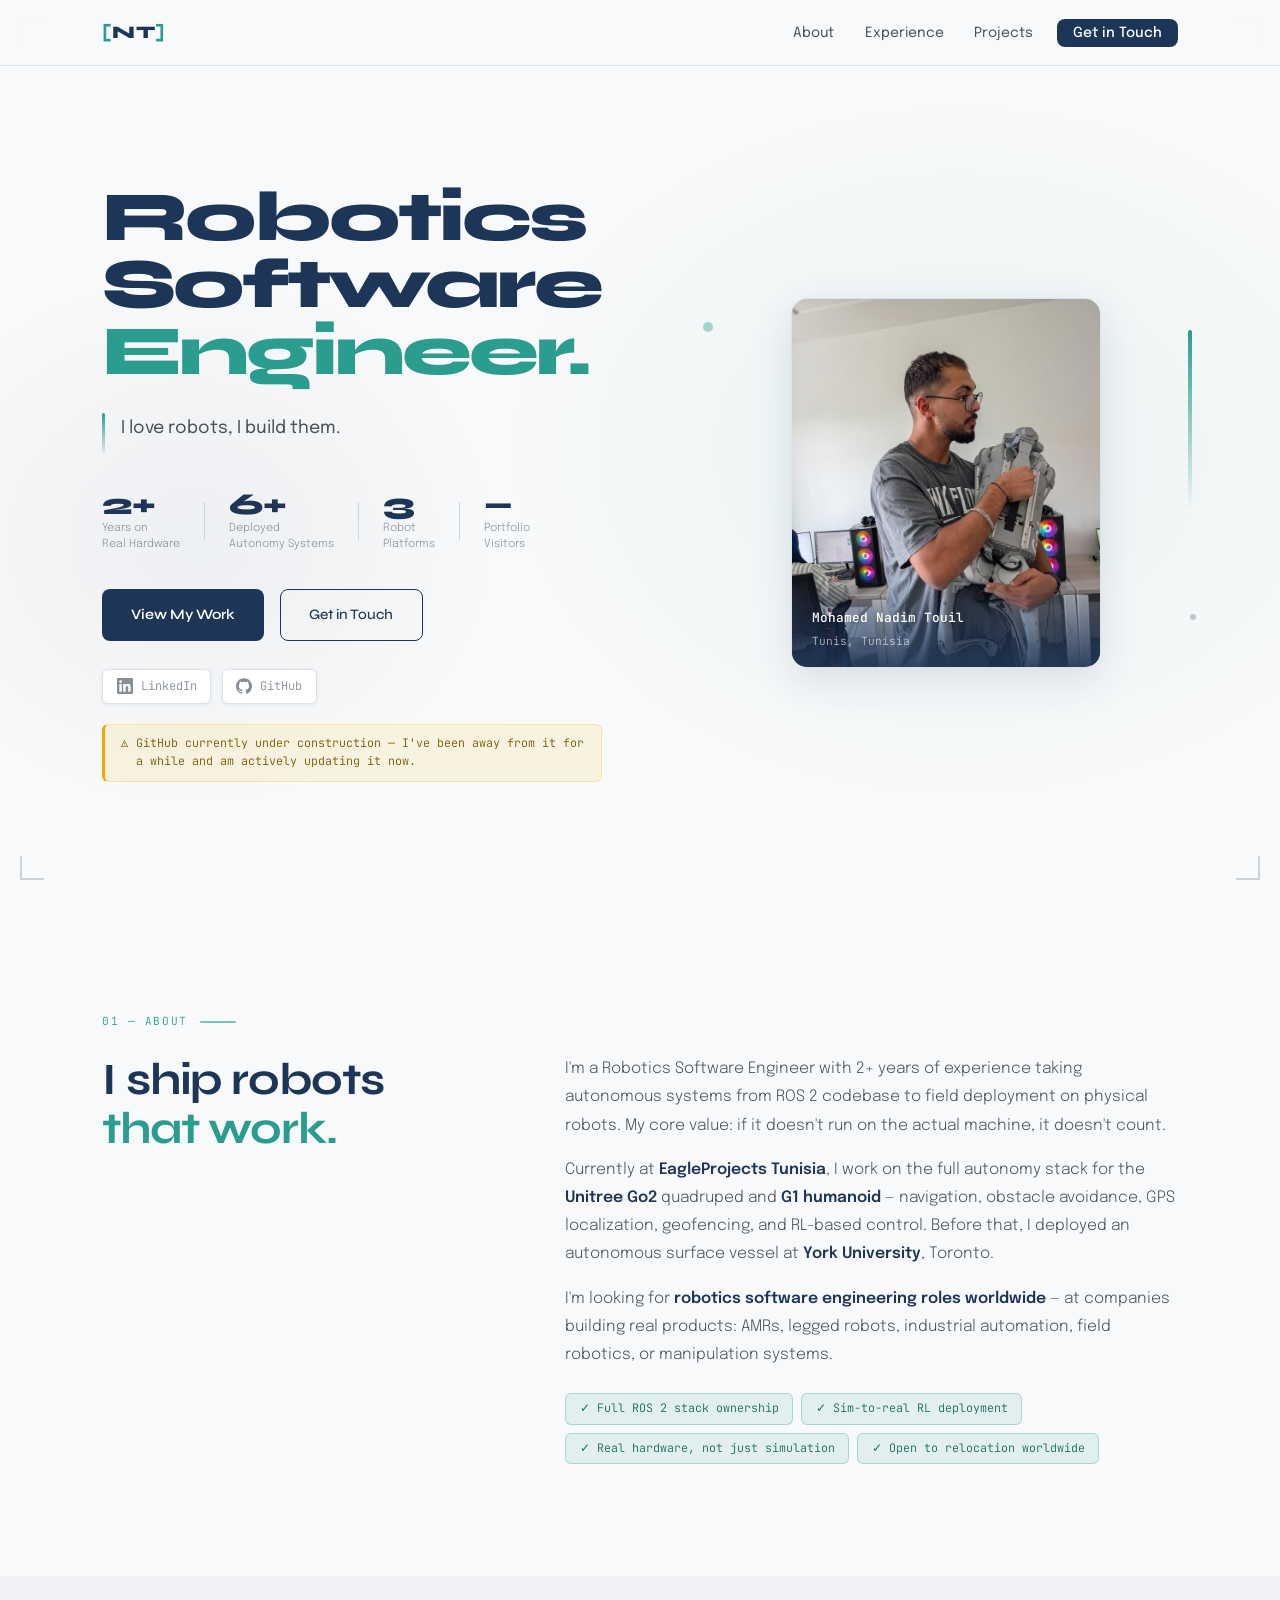
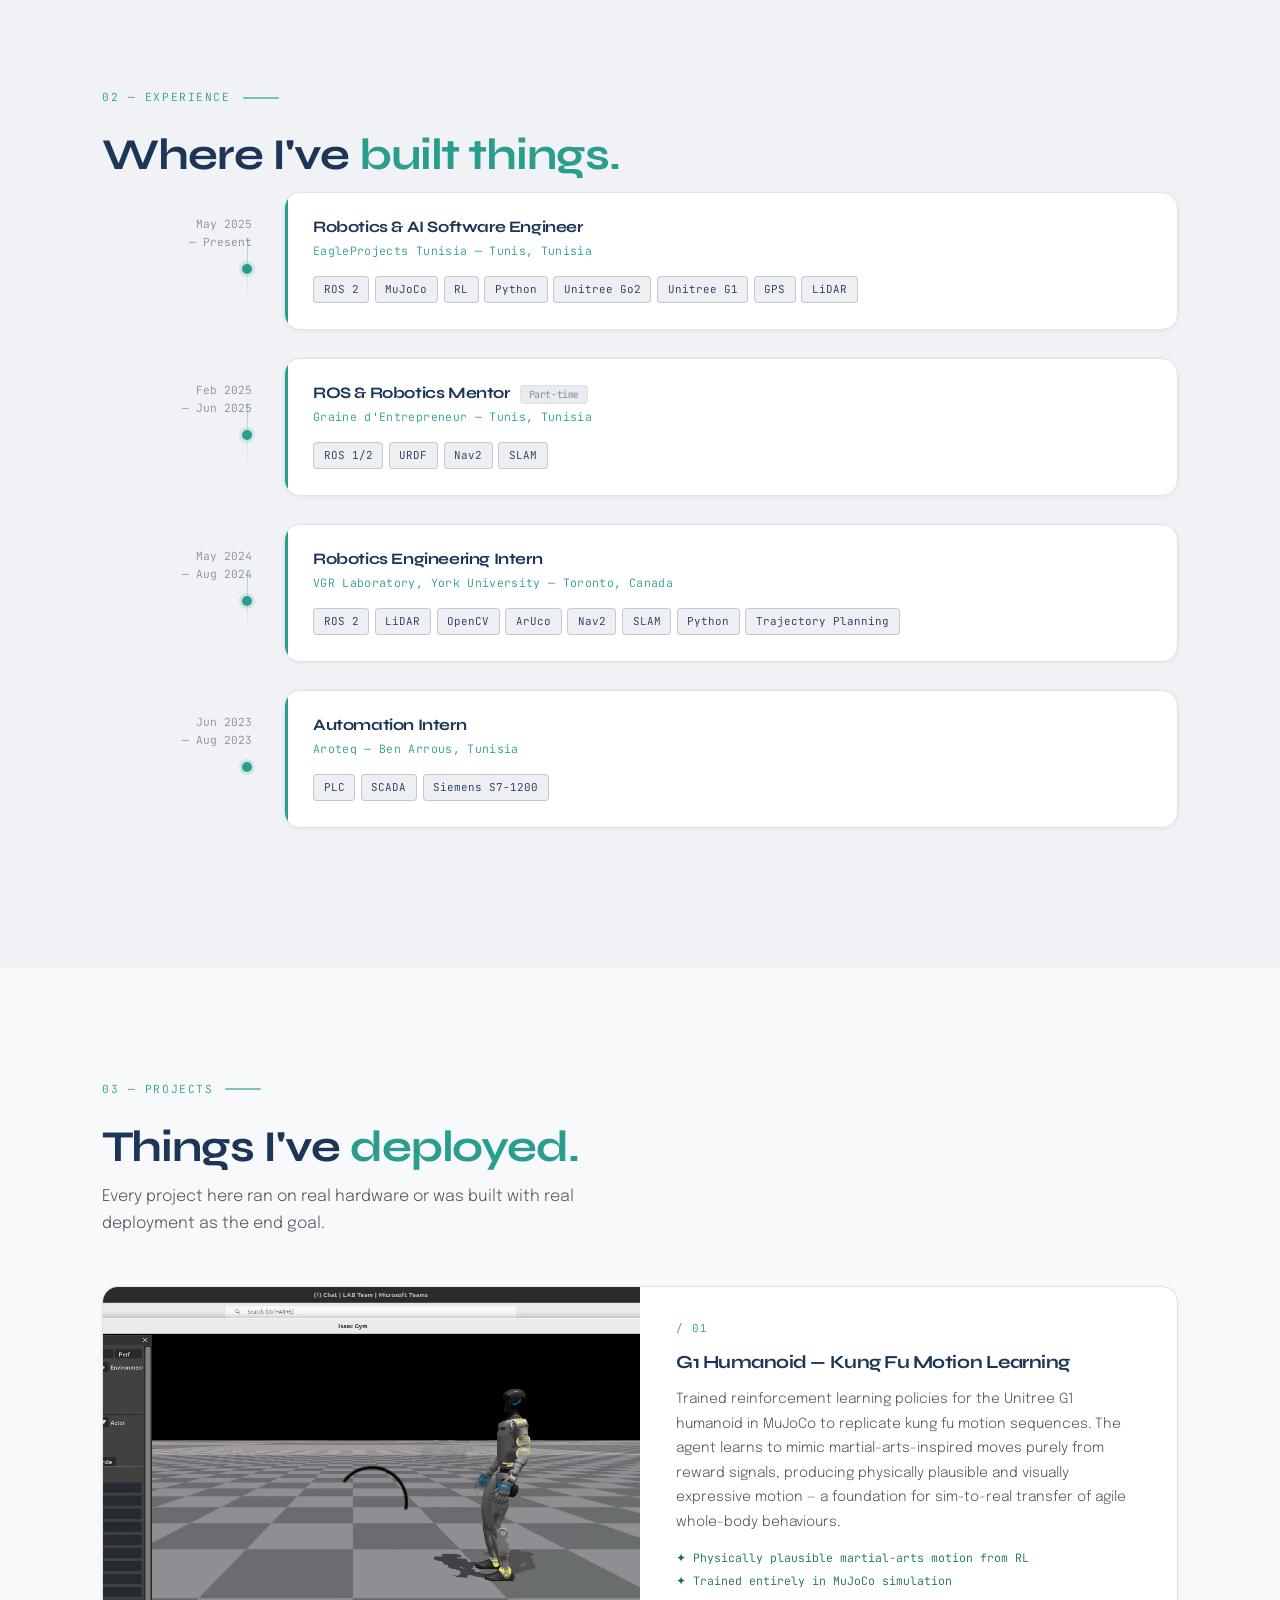
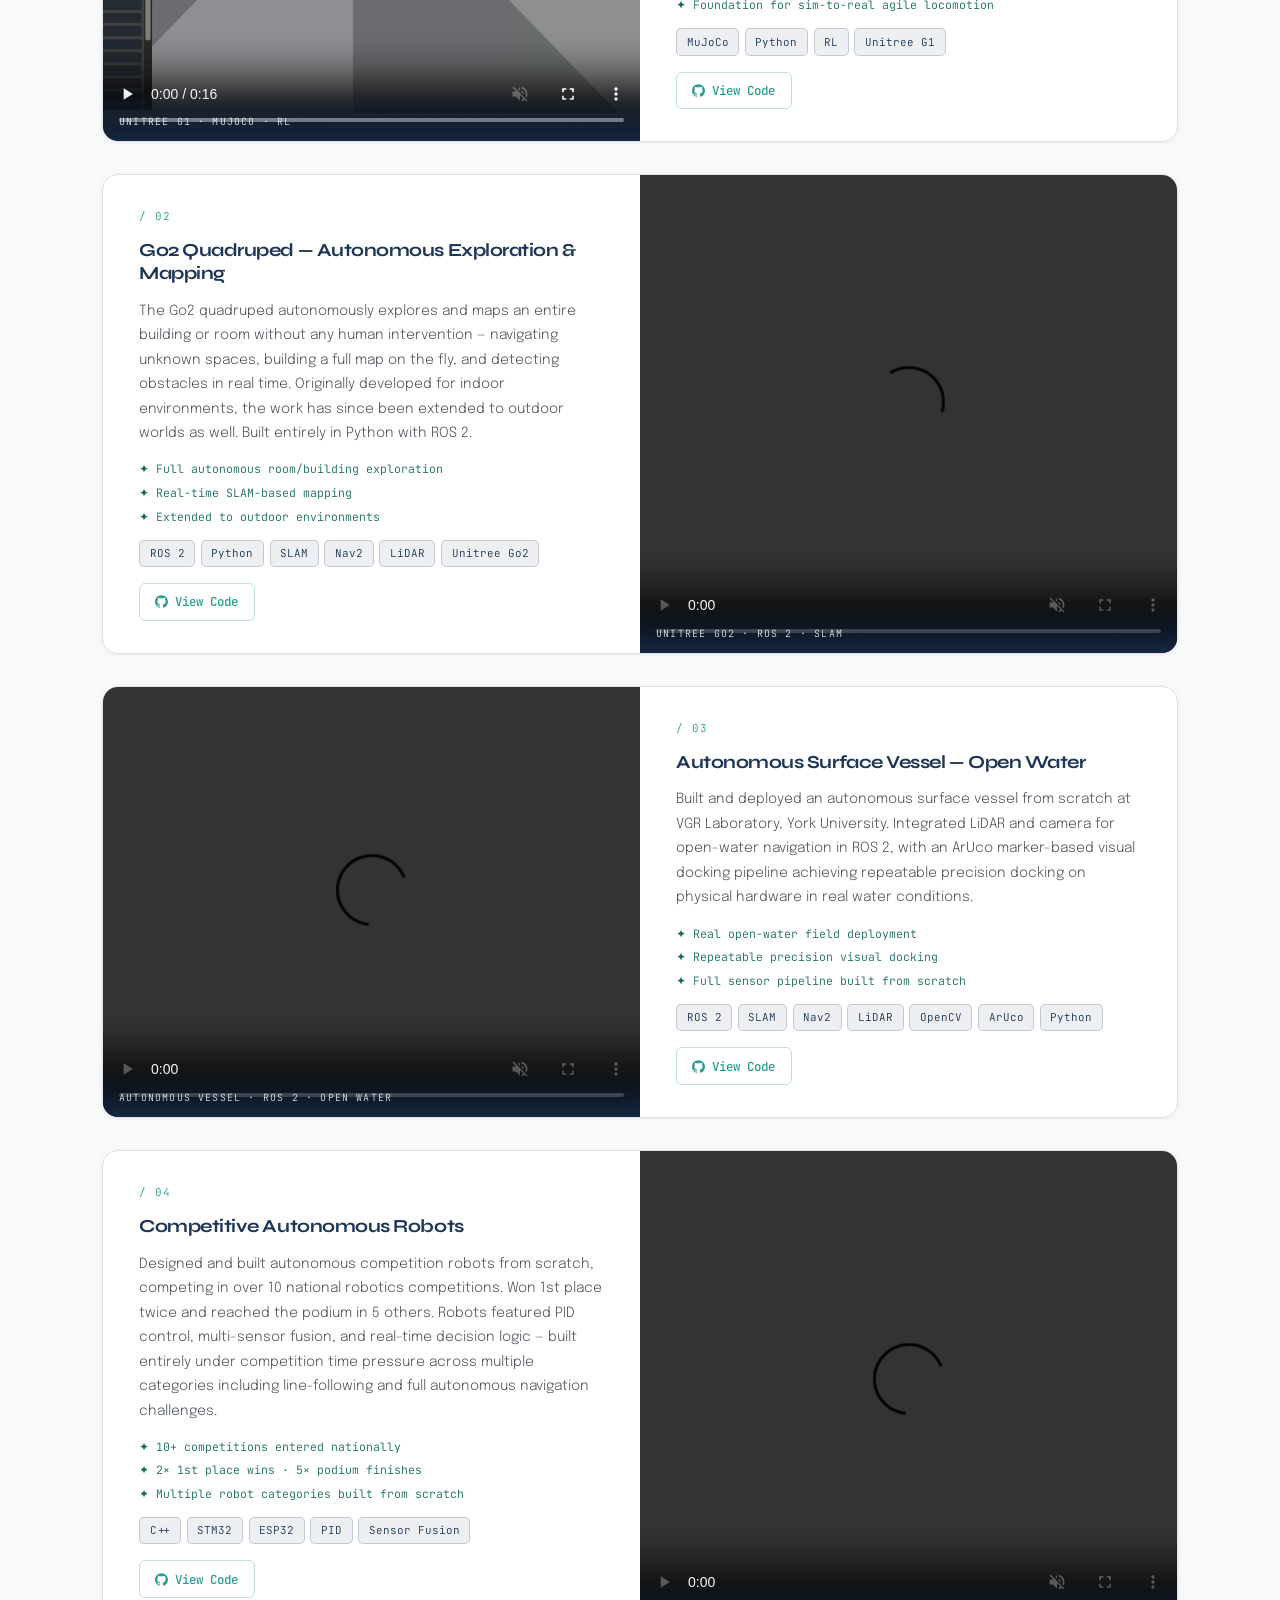
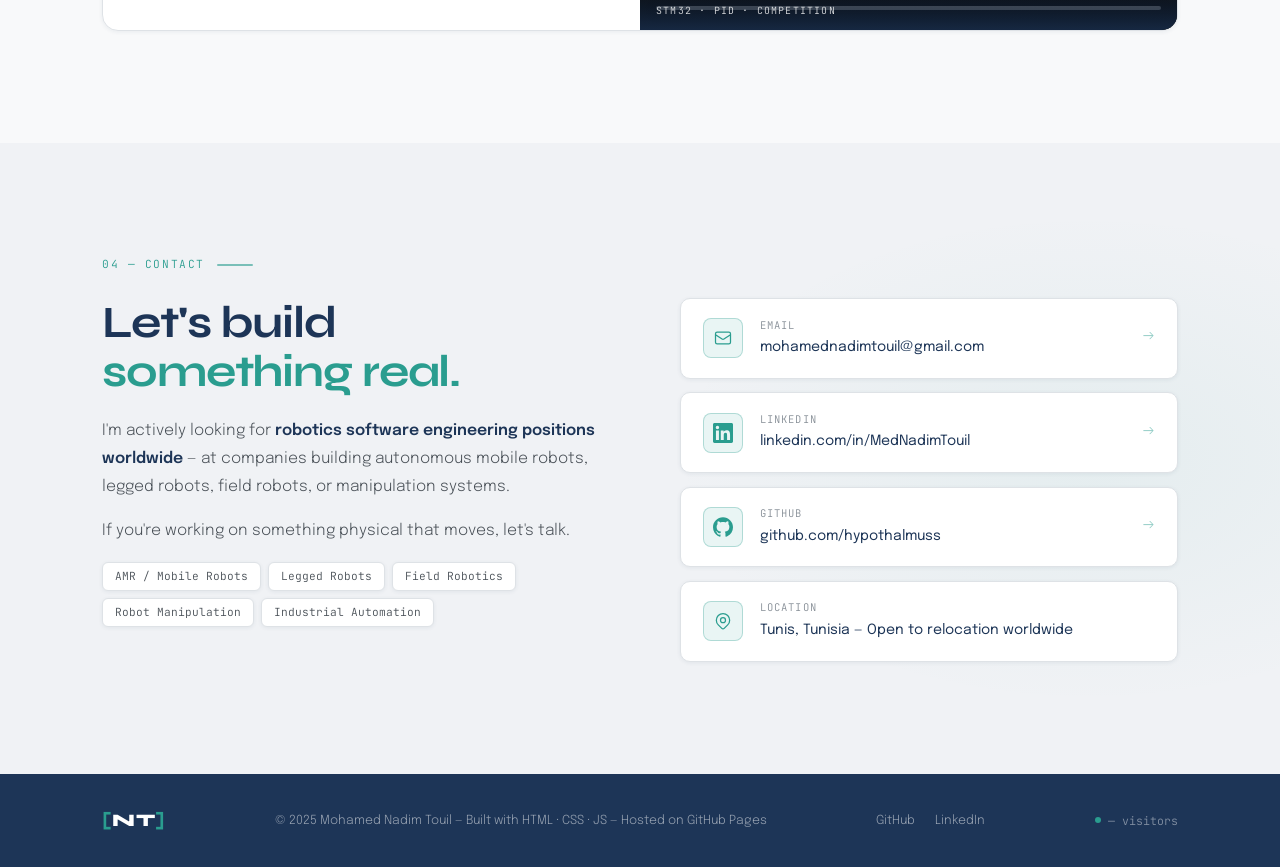
==== commit b598ca1a: "adding welcoming pack" ====
--- a/index.html
+++ b/index.html
@@ -66,7 +66,7 @@
 
         <div class="hero-actions">
           <a href="#projects" class="btn-primary">View My Work</a>
-          <a href="/cdn-cgi/l/email-protection#402d2f28212d25242e2124292d342f35292c00272d21292c6e232f2d" class="btn-secondary">Get in Touch</a>
+          <a href="mailto:mohamednadimtouil@gmail.com" class="btn-secondary">Get in Touch</a>
         </div>
 
         <div class="hero-socials">
@@ -210,9 +210,17 @@
         <!-- P1 — G1 Kung Fu -->
         <article class="pcard reveal">
           <div class="pcard-media">
-            <video controls preload="metadata" playsinline>
+            <video
+              controls
+              preload="auto"
+              playsinline
+              muted
+              style="width:100%;height:100%;object-fit:cover;display:block;min-height:200px;"
+            >
               <source src="assets/videos/g1-rl-demo.mp4" type="video/mp4" />
-              Your browser does not support the video tag.
+              <p style="padding:2rem;color:var(--text-dim);font-size:0.85rem;">
+                Your browser does not support HTML5 video.
+              </p>
             </video>
             <div class="pcard-tag mono">UNITREE G1 · MUJOCO · RL</div>
           </div>
@@ -238,9 +246,17 @@
         <!-- P2 — Go2 Exploration -->
         <article class="pcard reveal">
           <div class="pcard-media">
-            <video controls preload="metadata" playsinline>
+            <video
+              controls
+              preload="auto"
+              playsinline
+              muted
+              style="width:100%;height:100%;object-fit:cover;display:block;min-height:200px;"
+            >
               <source src="assets/videos/go2-nav.mp4" type="video/mp4" />
-              Your browser does not support the video tag.
+              <p style="padding:2rem;color:var(--text-dim);font-size:0.85rem;">
+                Your browser does not support HTML5 video.
+              </p>
             </video>
             <div class="pcard-tag mono">UNITREE GO2 · ROS 2 · SLAM</div>
           </div>
@@ -266,9 +282,17 @@
         <!-- P3 — ASV -->
         <article class="pcard reveal">
           <div class="pcard-media">
-            <video controls preload="metadata" playsinline>
+            <video
+              controls
+              preload="auto"
+              playsinline
+              muted
+              style="width:100%;height:100%;object-fit:cover;display:block;min-height:200px;"
+            >
               <source src="assets/videos/asv-demo.mp4" type="video/mp4" />
-              Your browser does not support the video tag.
+              <p style="padding:2rem;color:var(--text-dim);font-size:0.85rem;">
+                Your browser does not support HTML5 video.
+              </p>
             </video>
             <div class="pcard-tag mono">AUTONOMOUS VESSEL · ROS 2 · OPEN WATER</div>
           </div>
@@ -294,9 +318,17 @@
         <!-- P4 — Competition -->
         <article class="pcard reveal">
           <div class="pcard-media">
-            <video controls preload="metadata" playsinline>
+            <video
+              controls
+              preload="auto"
+              playsinline
+              muted
+              style="width:100%;height:100%;object-fit:cover;display:block;min-height:200px;"
+            >
               <source src="assets/videos/competition-demo.mp4" type="video/mp4" />
-              Your browser does not support the video tag.
+              <p style="padding:2rem;color:var(--text-dim);font-size:0.85rem;">
+                Your browser does not support HTML5 video.
+              </p>
             </video>
             <div class="pcard-tag mono">STM32 · PID · COMPETITION</div>
           </div>
@@ -341,11 +373,11 @@
           </div>
         </div>
         <div class="contact-right">
-          <a href="/cdn-cgi/l/email-protection#036e6c6b626e66676d62676a6e776c766a6f43646e626a6f2d606c6e" class="ccard">
+          <a href="mailto:mohamednadimtouil@gmail.com" class="ccard">
             <div class="ccard-icon">
               <svg viewBox="0 0 24 24" fill="none" stroke="currentColor" stroke-width="1.5" width="20" height="20"><path d="M3 8l7.89 5.26a2 2 0 002.22 0L21 8M5 19h14a2 2 0 002-2V7a2 2 0 00-2-2H5a2 2 0 00-2 2v10a2 2 0 002 2z"/></svg>
             </div>
-            <div><p class="cc-lbl mono">Email</p><p class="cc-val"><span class="__cf_email__" data-cfemail="80edefe8e1ede5e4eee1e4e9edf4eff5e9ecc0e7ede1e9ecaee3efed">[email&#160;protected]</span></p></div>
+            <div><p class="cc-lbl mono">Email</p><p class="cc-val">mohamednadimtouil@gmail.com</p></div>
             <span class="cc-arr">→</span>
           </a>
           <a href="https://linkedin.com/in/MedNadimTouil" target="_blank" rel="noopener" class="ccard">
--- a/style.css
+++ b/style.css
@@ -739,3 +739,129 @@
 ::-webkit-scrollbar-track { background: var(--bg-alt); }
 ::-webkit-scrollbar-thumb { background: var(--border-md); border-radius: 3px; }
 ::-webkit-scrollbar-thumb:hover { background: var(--accent); }
+
+/* ══════════════════════════════════════════════════
+   VISITOR TOAST
+══════════════════════════════════════════════════ */
+#visitor-toast {
+  position: fixed;
+  bottom: 1.75rem;
+  right: 1.75rem;
+  z-index: 9999;
+  width: 300px;
+  background: var(--bg-card);
+  border: 1px solid var(--border);
+  border-radius: var(--r-lg);
+  box-shadow: 0 8px 32px rgba(29,53,87,0.15), 0 2px 8px rgba(29,53,87,0.08);
+  overflow: hidden;
+  /* Start hidden — JS animates it in */
+  opacity: 0;
+  transform: translateY(16px) scale(0.96);
+  pointer-events: none;
+  transition: opacity 0.4s cubic-bezier(0.4,0,0.2,1),
+              transform 0.4s cubic-bezier(0.4,0,0.2,1);
+}
+#visitor-toast.toast-show {
+  opacity: 1;
+  transform: translateY(0) scale(1);
+  pointer-events: auto;
+}
+#visitor-toast.toast-hide {
+  opacity: 0;
+  transform: translateY(12px) scale(0.96);
+  pointer-events: none;
+}
+
+.toast-inner {
+  display: flex;
+  align-items: flex-start;
+  gap: 0.75rem;
+  padding: 1rem 1rem 0.85rem;
+}
+
+.toast-emoji {
+  font-size: 1.5rem;
+  line-height: 1;
+  flex-shrink: 0;
+  margin-top: 0.05rem;
+}
+
+.toast-text { flex: 1; min-width: 0; }
+
+.toast-headline {
+  font-family: var(--f-display);
+  font-size: 0.9rem;
+  font-weight: 700;
+  color: var(--primary);
+  margin-bottom: 0.15rem;
+  line-height: 1.3;
+}
+
+.toast-sub {
+  font-size: 0.775rem;
+  color: var(--text-dim);
+  line-height: 1.45;
+  font-family: var(--f-body);
+}
+
+.toast-close {
+  background: none;
+  border: none;
+  cursor: pointer;
+  font-size: 0.75rem;
+  color: var(--text-dim);
+  padding: 0.15rem 0.25rem;
+  border-radius: 4px;
+  flex-shrink: 0;
+  transition: color var(--ease), background var(--ease);
+  line-height: 1;
+}
+.toast-close:hover {
+  color: var(--primary);
+  background: var(--primary-lt);
+}
+
+/* Progress bar — drains left to right before auto-dismiss */
+.toast-progress {
+  height: 3px;
+  background: var(--accent);
+  border-radius: 0 0 0 0;
+  width: 100%;
+  transform-origin: left;
+  transform: scaleX(1);
+  transition: transform linear;
+}
+
+/* ══════════════════════════════════════════════════
+   FOOTER VISITOR COUNTER
+══════════════════════════════════════════════════ */
+.footer-visitor {
+  display: flex;
+  align-items: center;
+  gap: 0.45rem;
+  font-family: var(--f-mono);
+  font-size: 0.72rem;
+  color: rgba(255,255,255,0.45);
+}
+
+.footer-visitor-dot {
+  width: 6px;
+  height: 6px;
+  border-radius: 50%;
+  background: var(--accent);
+  animation: pulse-dot 2.5s ease-in-out infinite;
+}
+
+@keyframes pulse-dot {
+  0%, 100% { opacity: 1; transform: scale(1); }
+  50%       { opacity: 0.4; transform: scale(1.5); }
+}
+
+/* Count roll-up animation */
+@keyframes countIn {
+  from { opacity: 0; transform: translateY(6px); }
+  to   { opacity: 1; transform: translateY(0); }
+}
+.count-loaded {
+  animation: countIn 0.4s ease forwards;
+}
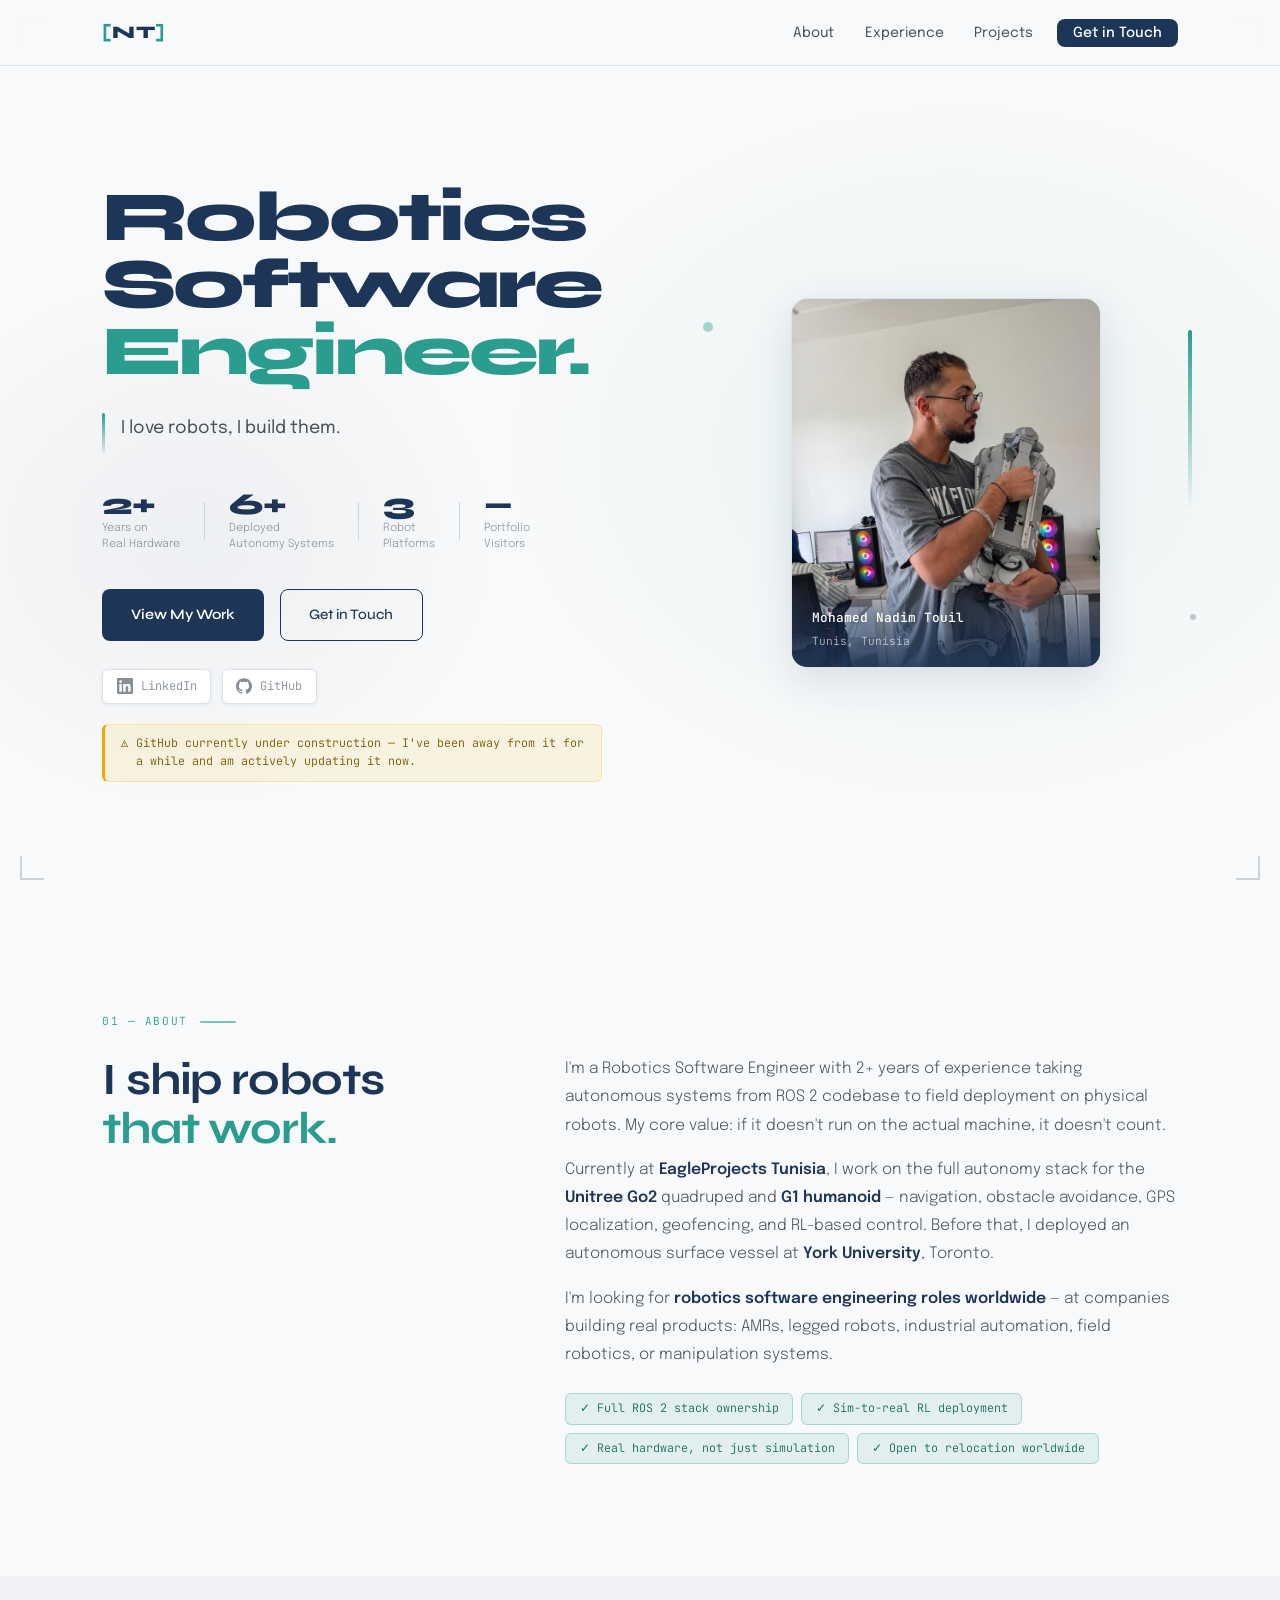
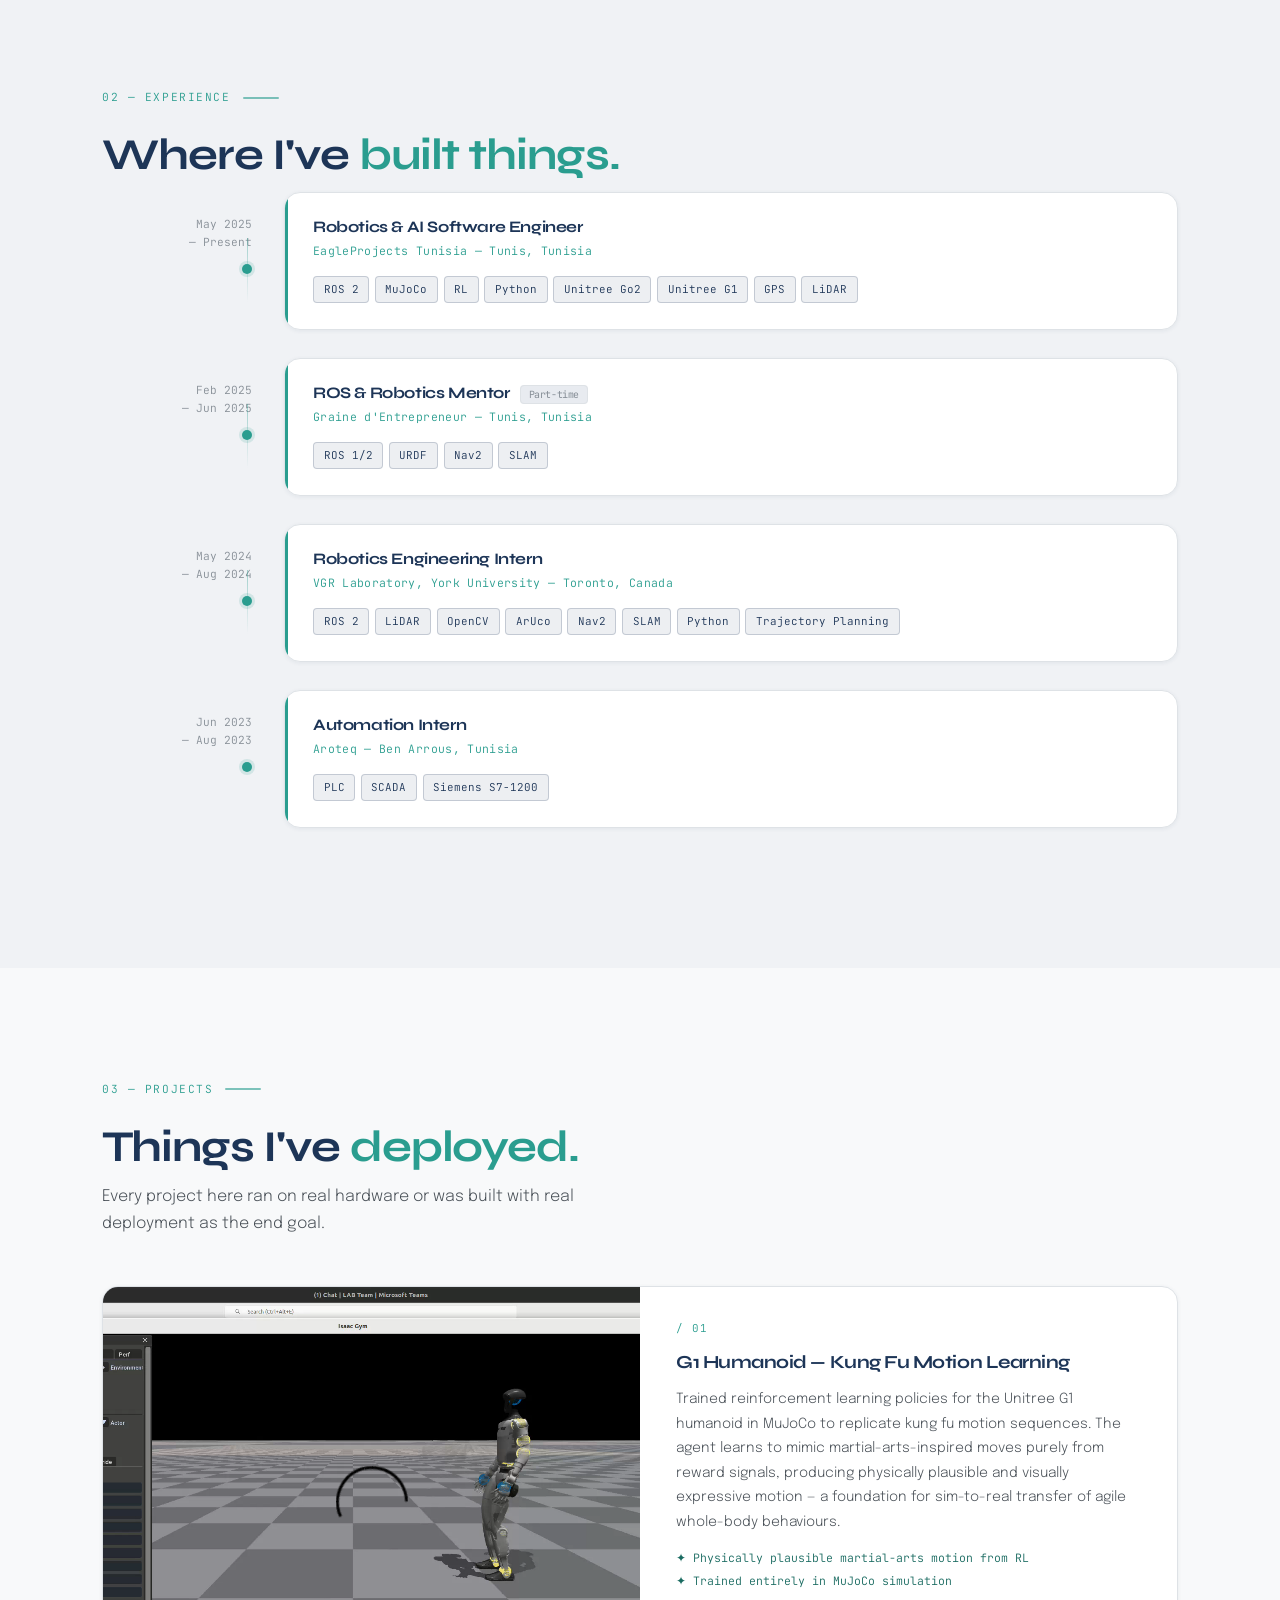
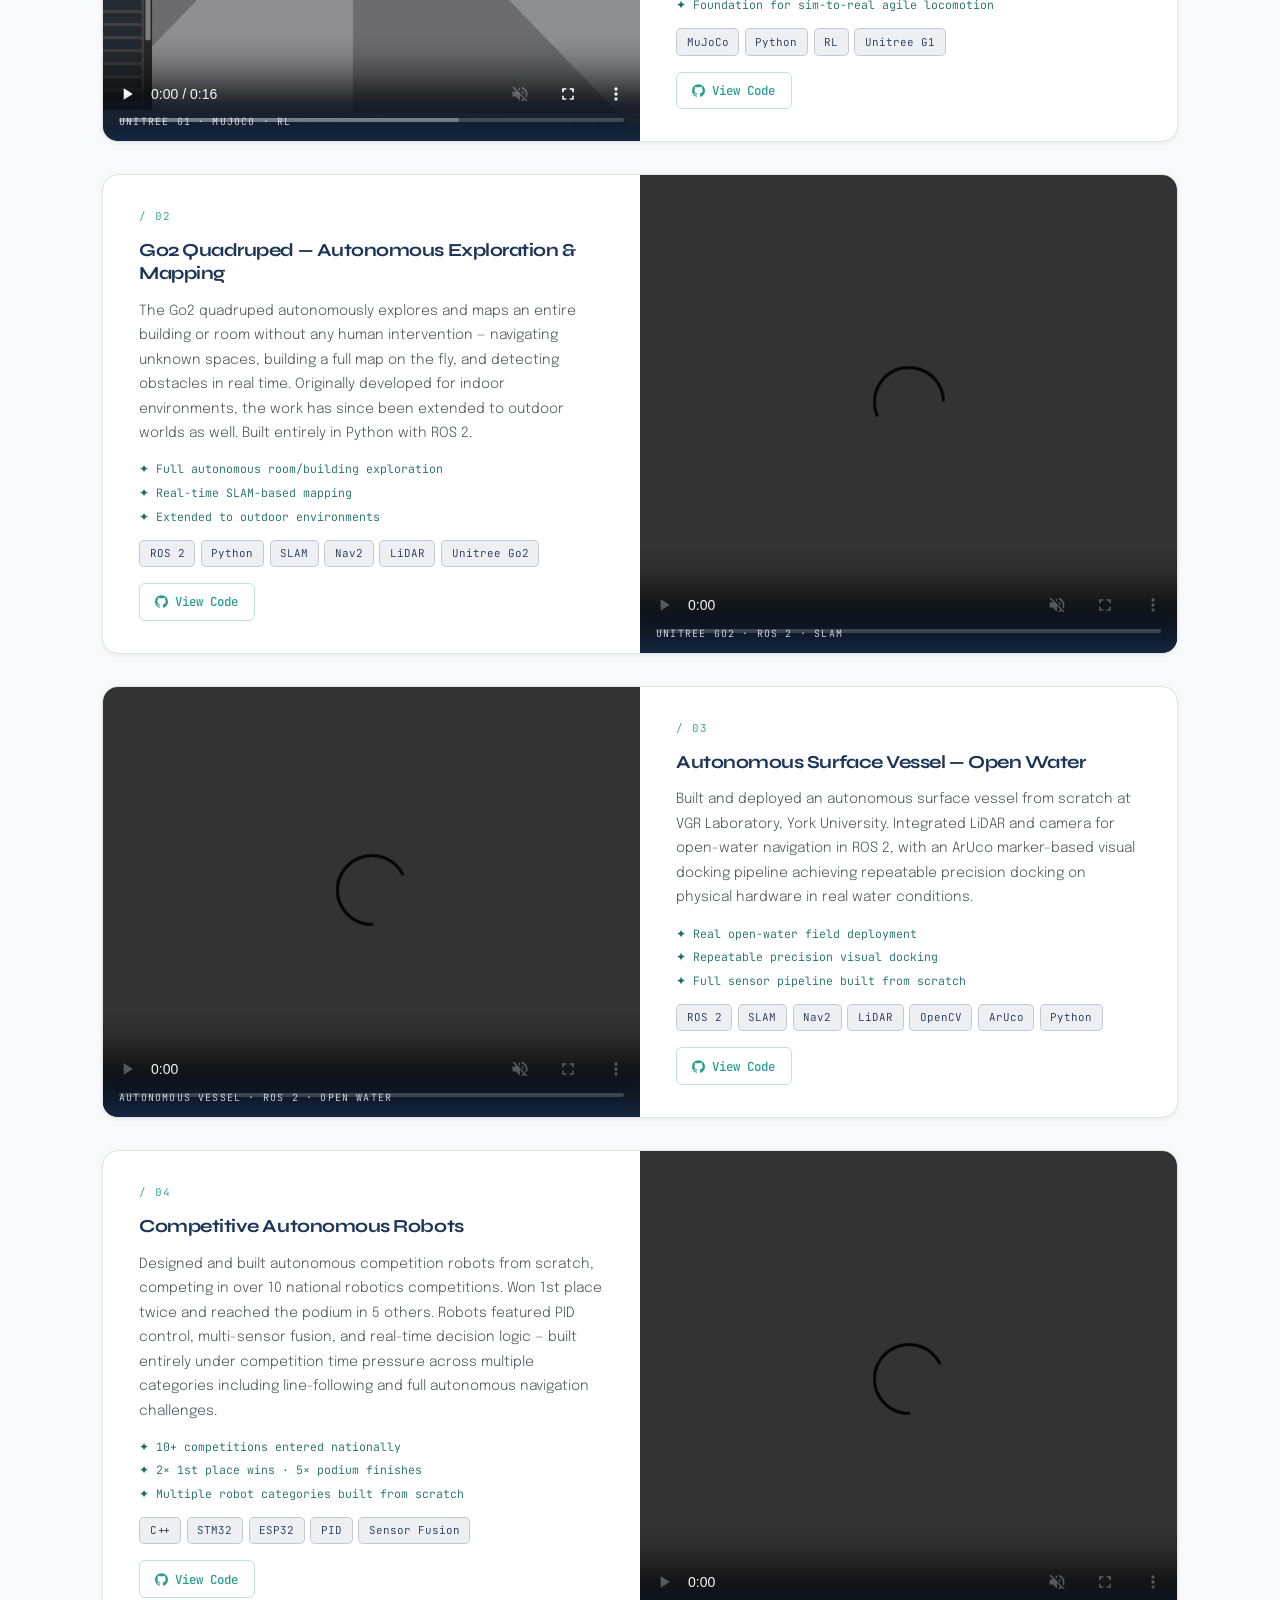
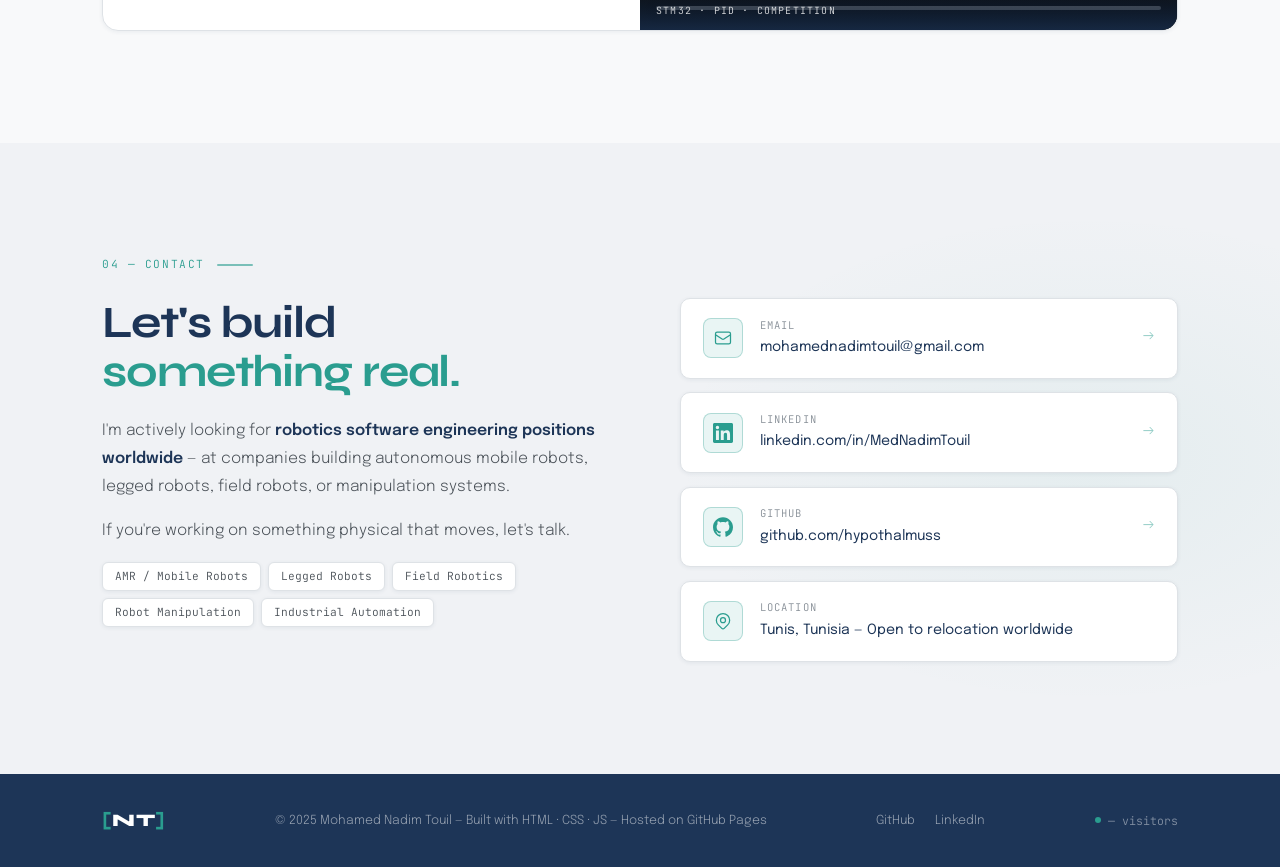
==== commit 50a6b827: "fixing video display" ====
--- a/index.html
+++ b/index.html
@@ -289,7 +289,7 @@
               muted
               style="width:100%;height:100%;object-fit:cover;display:block;min-height:200px;"
             >
-              <source src="assets/videos/asv-demo.mp4" type="video/mp4" />
+              <source src="assets/videos/asv-demo-fixed.mp4" type="video/mp4" />
               <p style="padding:2rem;color:var(--text-dim);font-size:0.85rem;">
                 Your browser does not support HTML5 video.
               </p>
--- a/style.css
+++ b/style.css
@@ -754,7 +754,8 @@
   border-radius: var(--r-lg);
   box-shadow: 0 8px 32px rgba(29,53,87,0.15), 0 2px 8px rgba(29,53,87,0.08);
   overflow: hidden;
-  /* Start hidden — JS animates it in */
+  /* Hidden until JS shows it */
+  display: none;
   opacity: 0;
   transform: translateY(16px) scale(0.96);
   pointer-events: none;
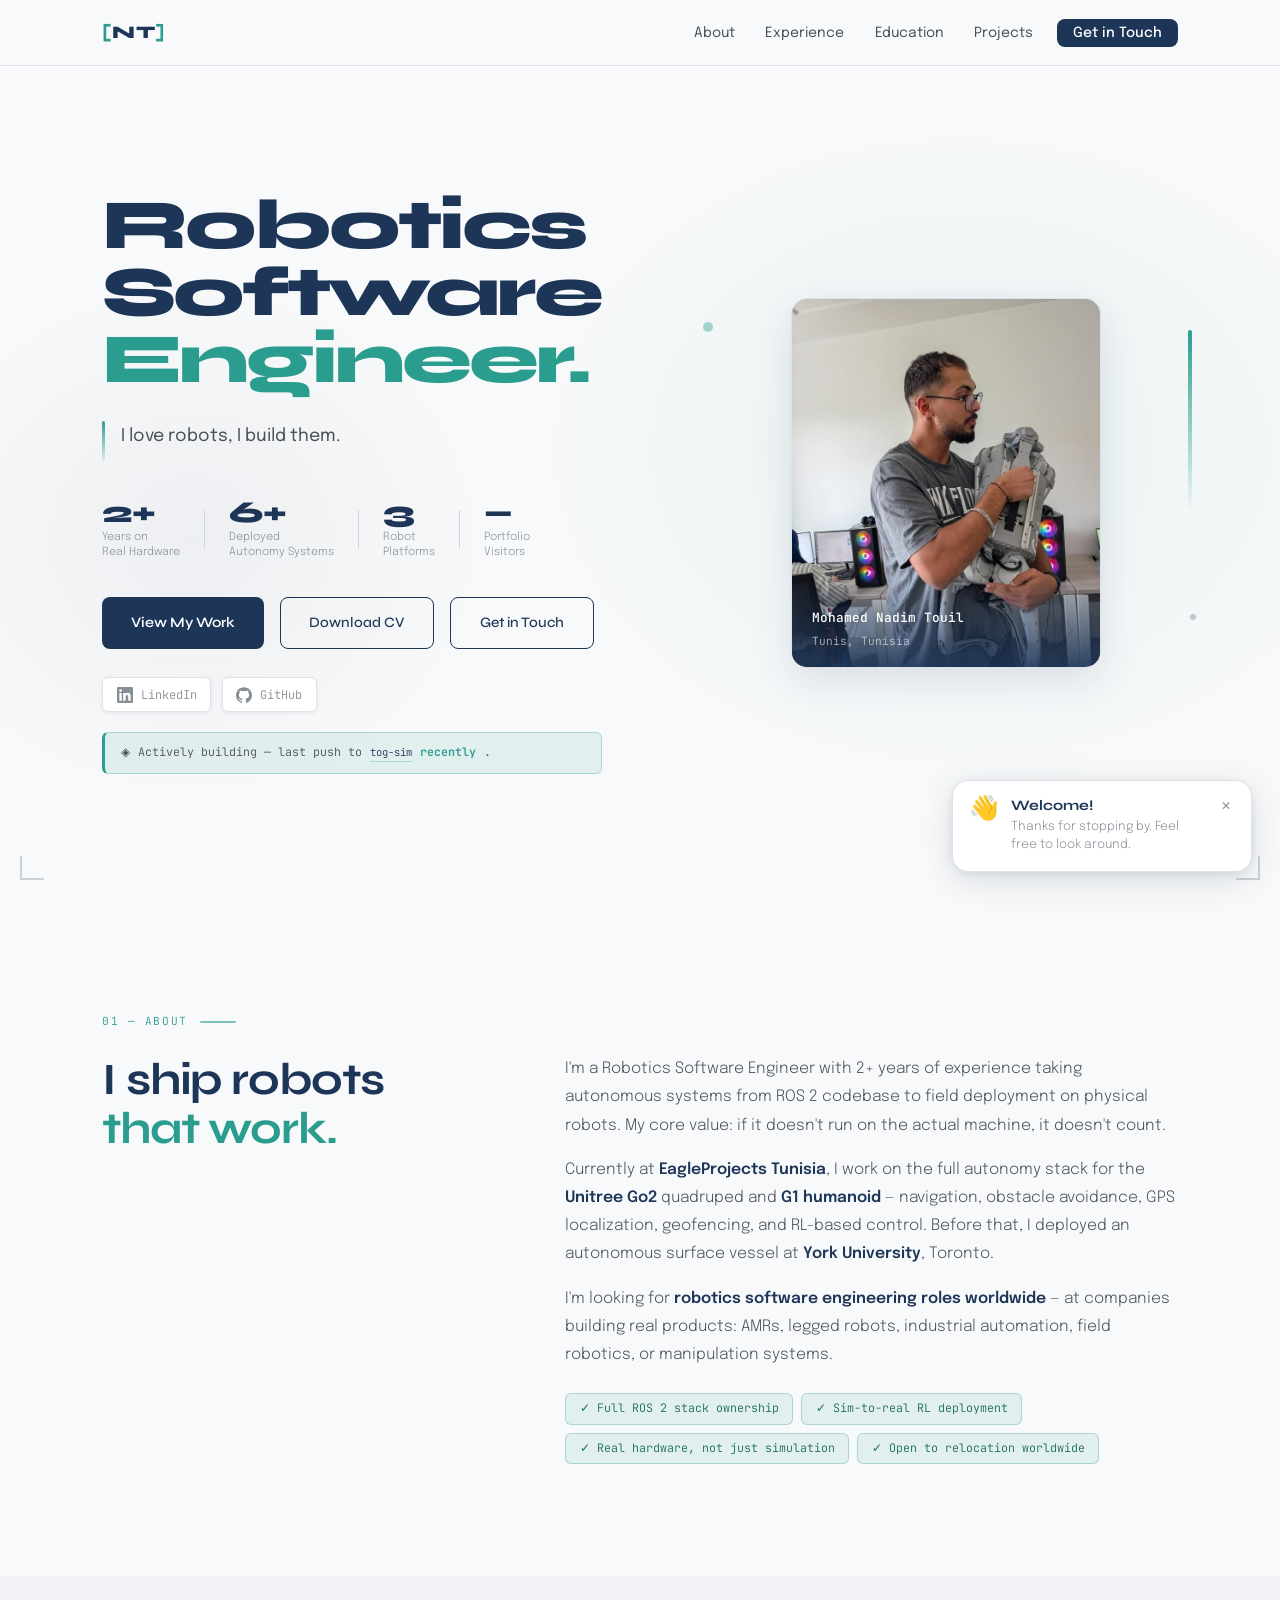
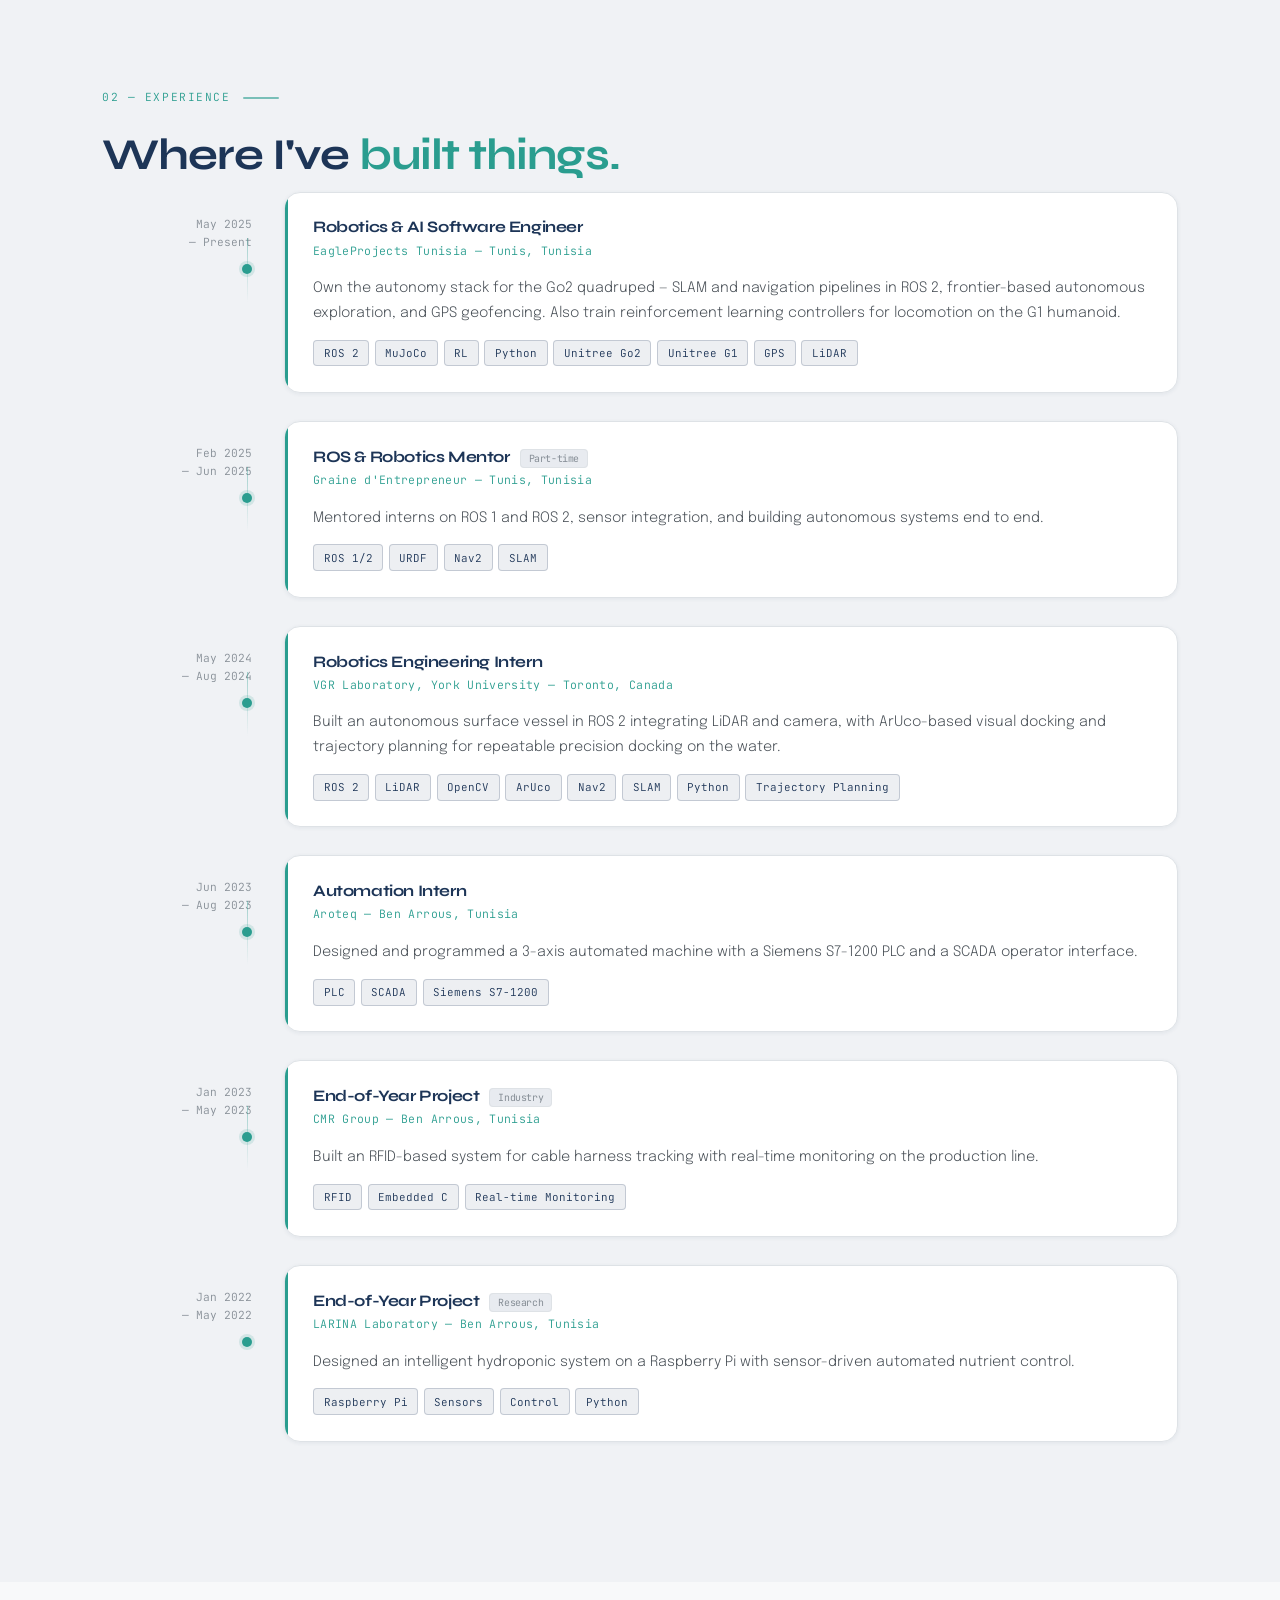
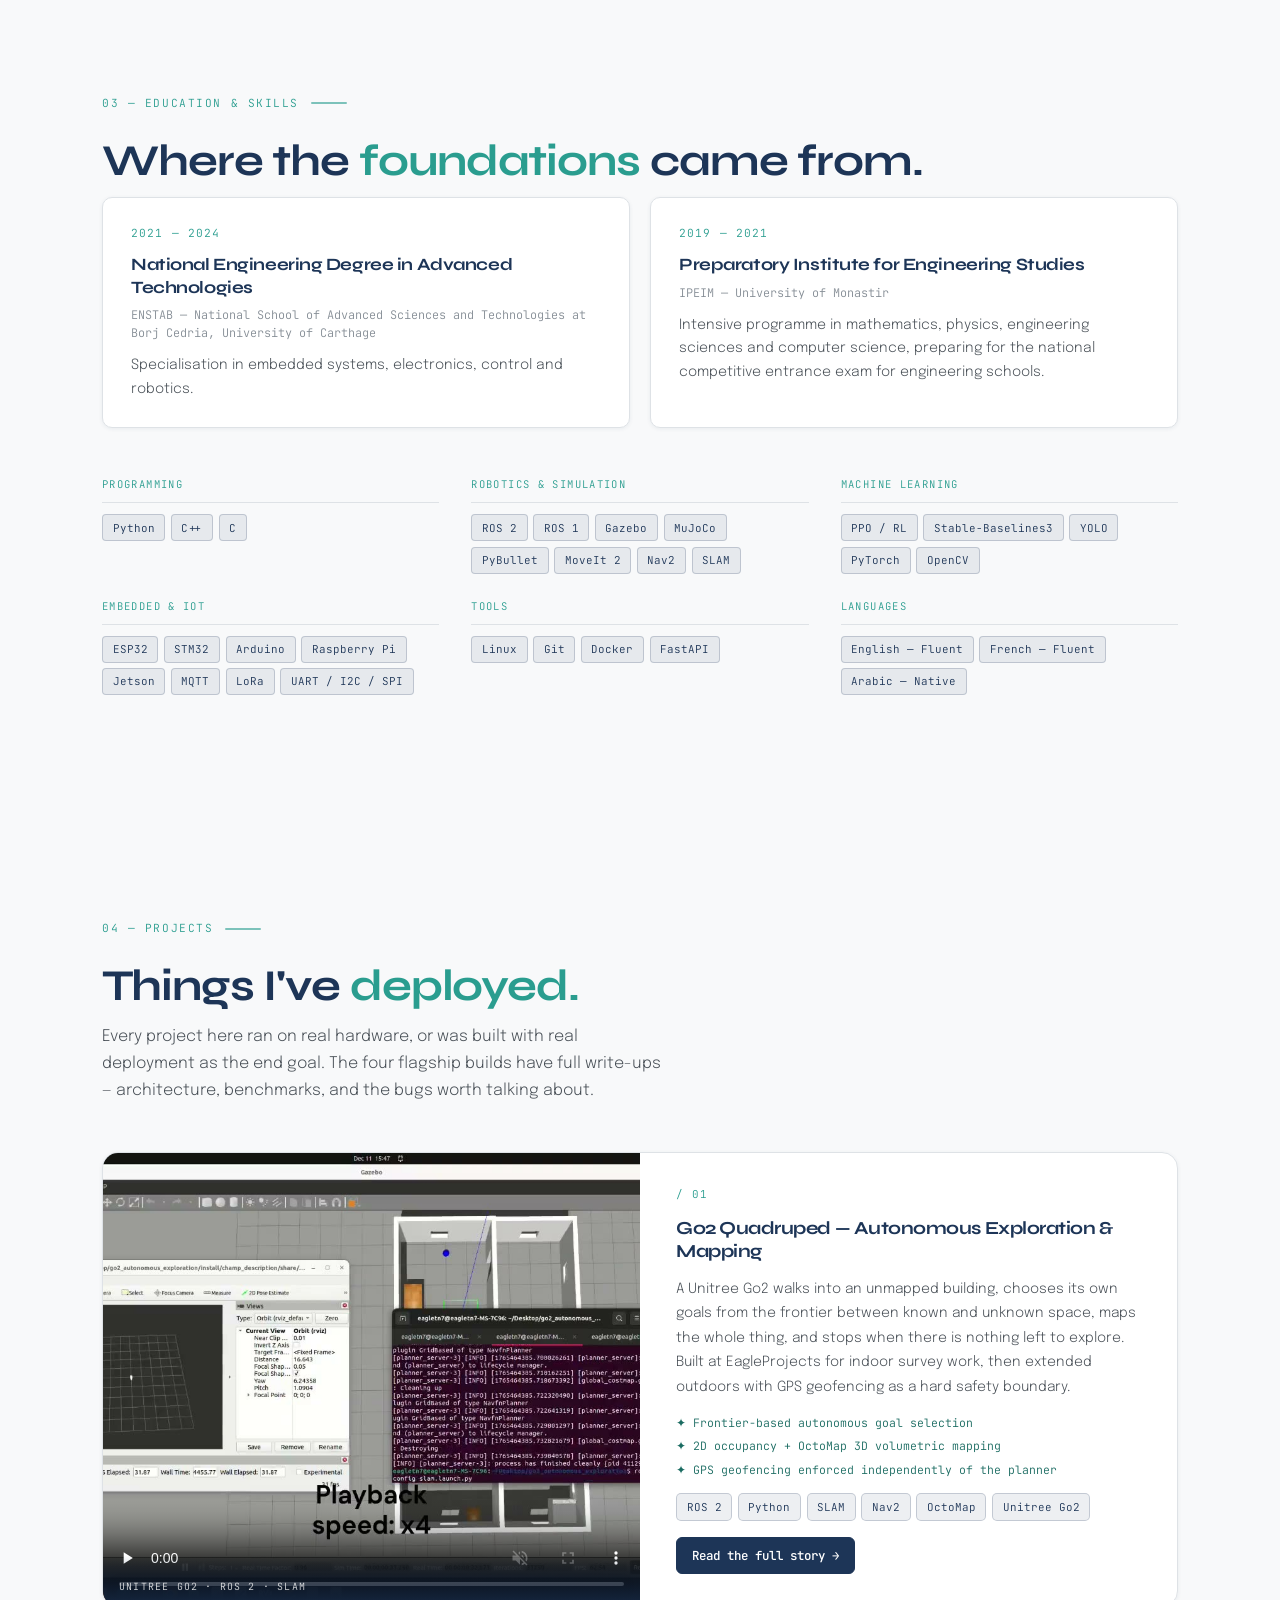
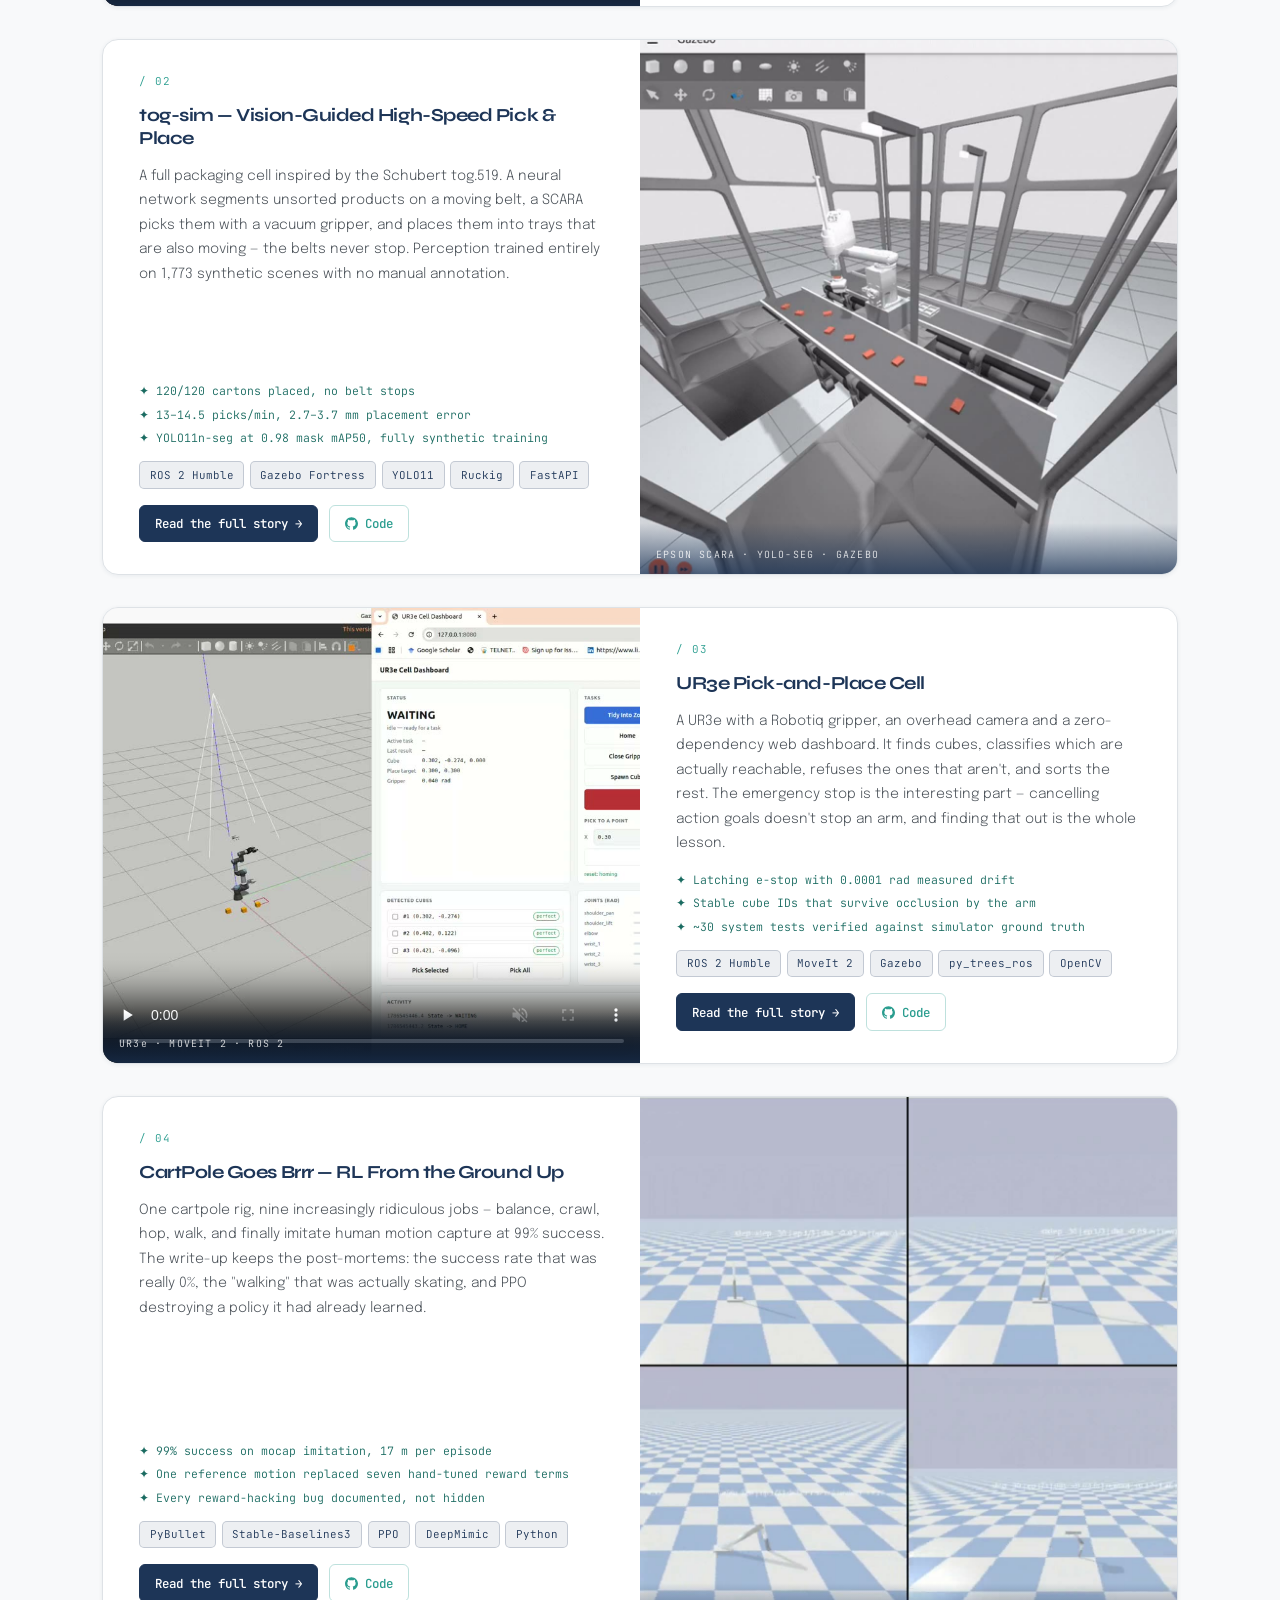
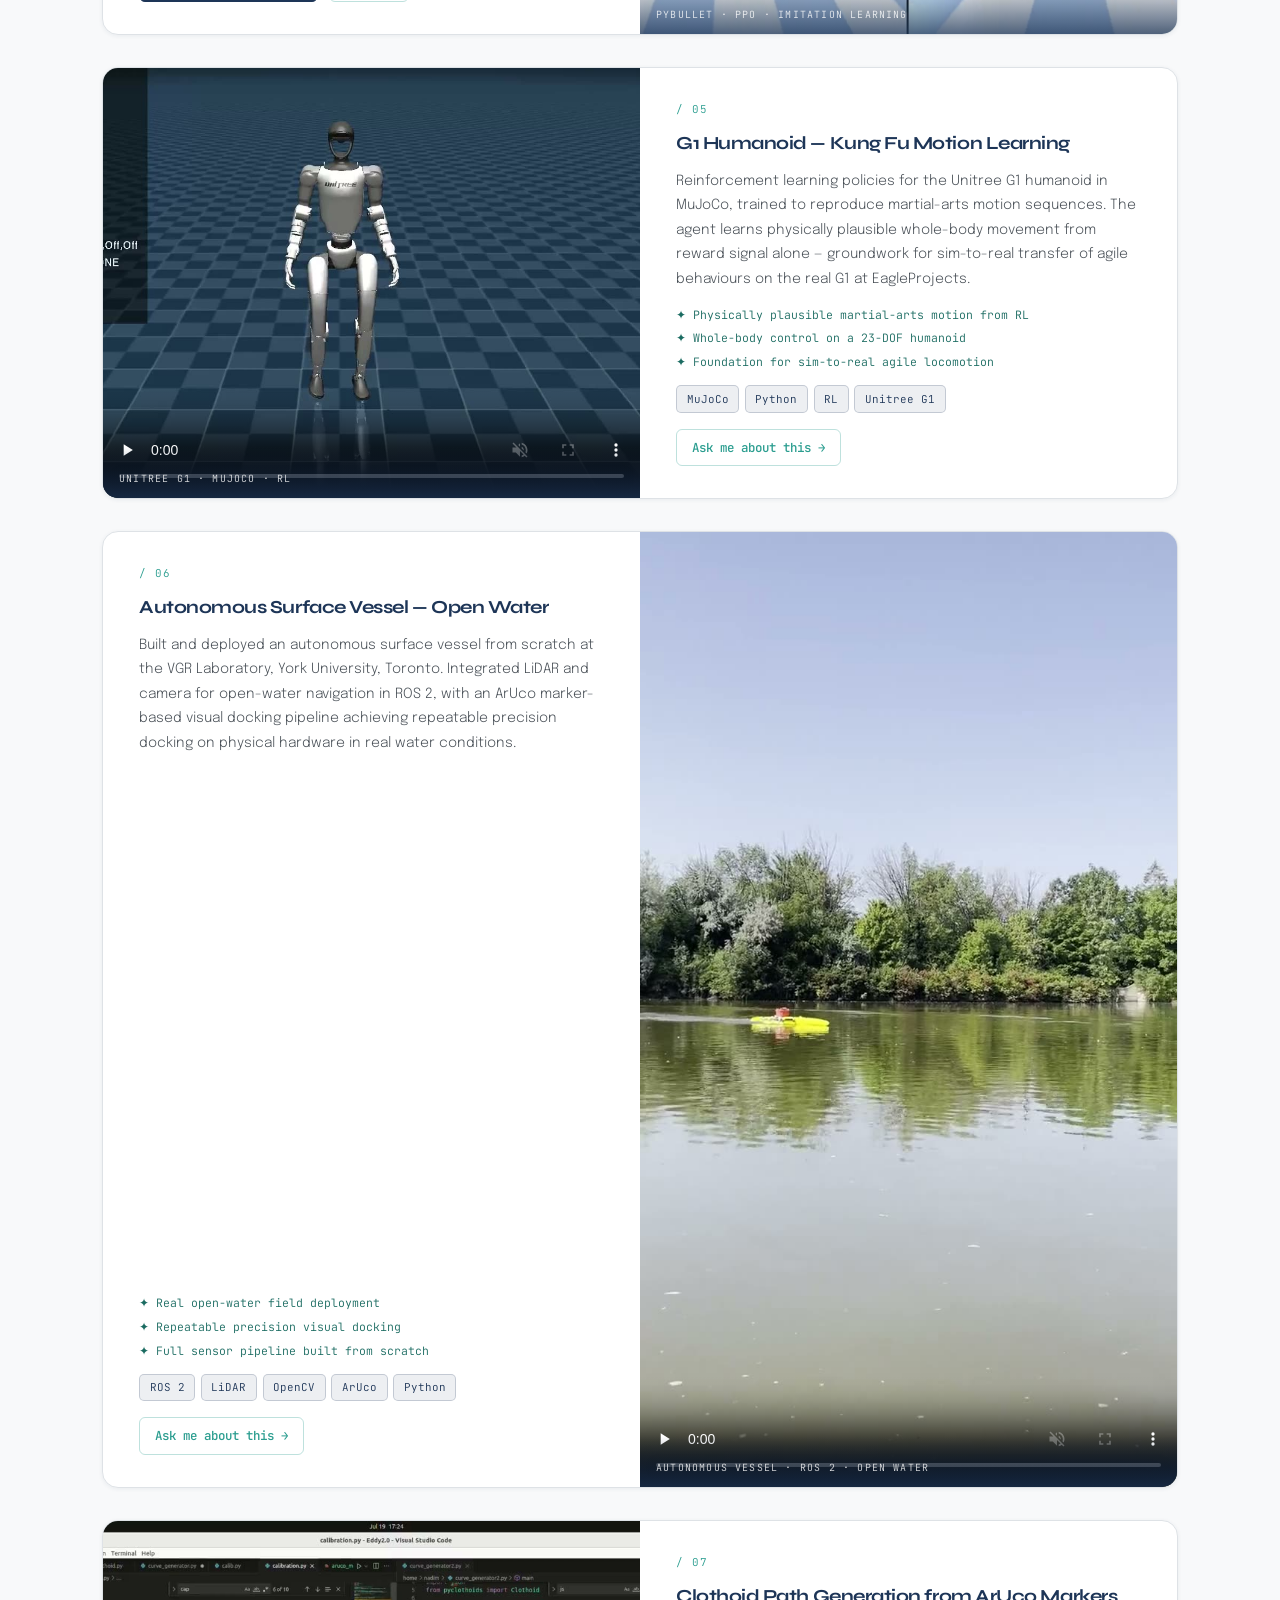
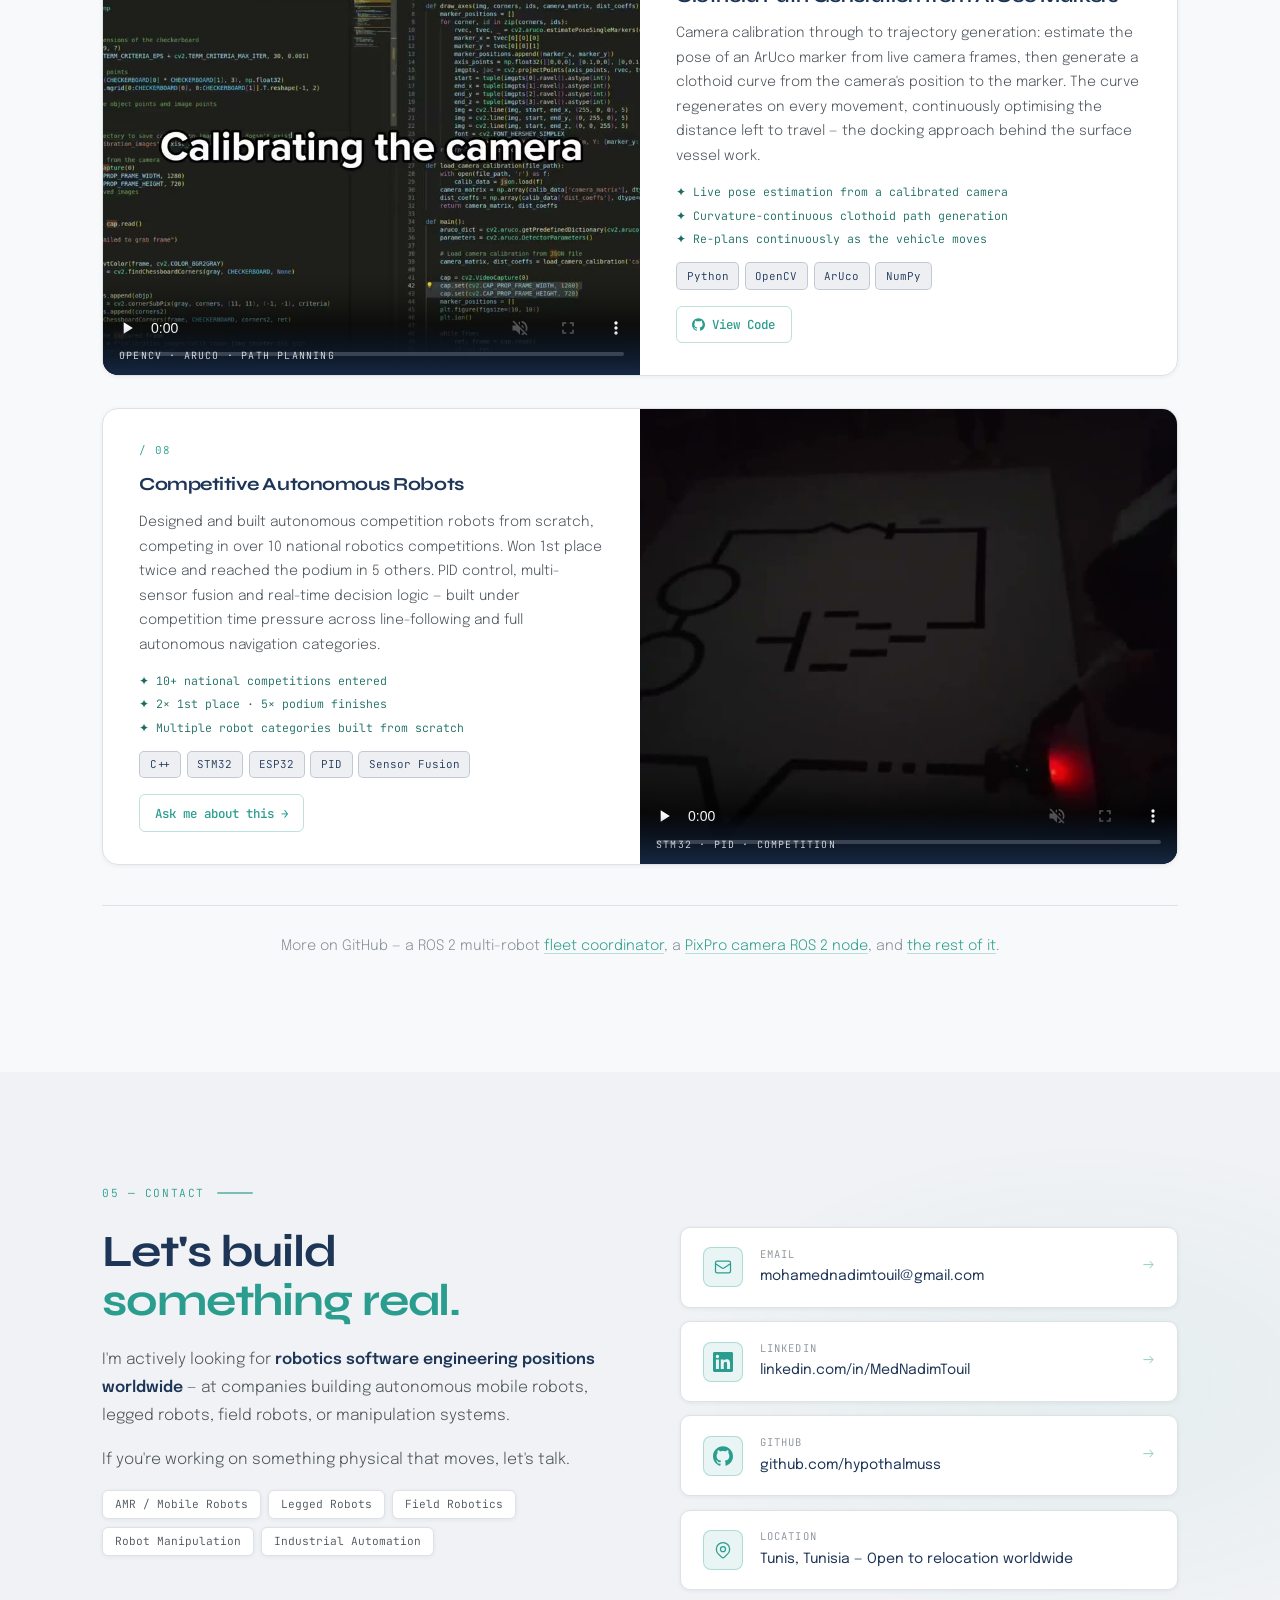
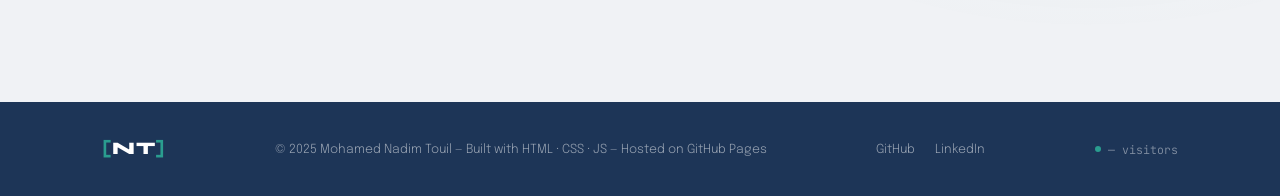
==== commit b8a45dbf: "Upgrade portfolio to multi-page, fix visitor counter, shrink media 203MB -> 23MB Multi-page structur" ====
--- a/index.html
+++ b/index.html
@@ -9,6 +9,63 @@
   <link rel="preconnect" href="https://fonts.googleapis.com" />
   <link rel="preconnect" href="https://fonts.gstatic.com" crossorigin />
   <link href="https://fonts.googleapis.com/css2?family=Syne:wght@400;500;600;700;800&family=Epilogue:ital,wght@0,300;0,400;0,500;1,300&family=JetBrains+Mono:wght@400;500&display=swap" rel="stylesheet" />
+  <link rel="canonical" href="https://hypothalmuss.github.io/portfolio/" />
+  <meta property="og:type" content="website" />
+  <meta property="og:title" content="Mohamed Nadim Touil — Robotics Software Engineer" />
+  <meta property="og:description" content="ROS 2, autonomous navigation, reinforcement learning, and real-hardware deployment on legged robots and manipulators." />
+  <meta property="og:url" content="https://hypothalmuss.github.io/portfolio/" />
+  <meta property="og:image" content="https://hypothalmuss.github.io/portfolio/assets/images/profile.jpg" />
+  <meta name="twitter:card" content="summary_large_image" />
+  <script type="application/ld+json">
+{
+  "@context": "https://schema.org",
+  "@type": "Person",
+  "name": "Mohamed Nadim Touil",
+  "jobTitle": "Robotics Software Engineer",
+  "email": "mailto:mohamednadimtouil@gmail.com",
+  "url": "https://hypothalmuss.github.io/portfolio/",
+  "address": {
+    "@type": "PostalAddress",
+    "addressLocality": "Tunis",
+    "addressCountry": "TN"
+  },
+  "sameAs": [
+    "https://github.com/Hypothalmuss",
+    "https://linkedin.com/in/MedNadimTouil"
+  ],
+  "worksFor": {
+    "@type": "Organization",
+    "name": "EagleProjects Tunisia"
+  },
+  "alumniOf": [
+    {
+      "@type": "CollegeOrUniversity",
+      "name": "ENSTAB — National School of Advanced Sciences and Technologies at Borj Cedria, University of Carthage"
+    },
+    {
+      "@type": "CollegeOrUniversity",
+      "name": "IPEIM — Preparatory Institute for Engineering Studies, University of Monastir"
+    }
+  ],
+  "knowsLanguage": [
+    "English",
+    "French",
+    "Arabic"
+  ],
+  "knowsAbout": [
+    "ROS 2",
+    "SLAM",
+    "Autonomous Navigation",
+    "Reinforcement Learning",
+    "MoveIt 2",
+    "Gazebo",
+    "Robot Manipulation",
+    "Legged Robotics",
+    "Computer Vision",
+    "Embedded Systems"
+  ]
+}
+  </script>
 </head>
 <body>
 
@@ -24,6 +81,7 @@
       <ul class="nav-links" id="navLinks">
         <li><a href="#about">About</a></li>
         <li><a href="#experience">Experience</a></li>
+        <li><a href="#education">Education</a></li>
         <li><a href="#projects">Projects</a></li>
         <li><a href="#contact" class="nav-cta">Get in Touch</a></li>
       </ul>
@@ -66,6 +124,7 @@
 
         <div class="hero-actions">
           <a href="#projects" class="btn-primary">View My Work</a>
+          <a href="assets/docs/Mohamed-Nadim-Touil-CV.pdf" class="btn-secondary" download>Download CV</a>
           <a href="mailto:mohamednadimtouil@gmail.com" class="btn-secondary">Get in Touch</a>
         </div>
 
@@ -80,9 +139,10 @@
           </a>
         </div>
 
-        <p class="github-notice">
-          <span class="notice-icon">⚠</span>
-          GitHub currently under construction — I've been away from it for a while and am actively updating it now.
+        <p class="github-notice" data-gh-repo="tog-sim">
+          <span class="notice-icon">◈</span>
+          Actively building — last push to
+          <a href="https://github.com/Hypothalmuss/tog-sim" target="_blank" rel="noopener"><code>tog-sim</code></a> <strong data-gh="updated">recently</strong>.
         </p>
 
       </div>
@@ -141,6 +201,7 @@
             <div class="tl-accent-bar"></div>
             <h3>Robotics &amp; AI Software Engineer</h3>
             <p class="tl-company mono">EagleProjects Tunisia — Tunis, Tunisia</p>
+            <p class="tl-desc">Own the autonomy stack for the Go2 quadruped — SLAM and navigation pipelines in ROS 2, frontier-based autonomous exploration, and GPS geofencing. Also train reinforcement learning controllers for locomotion on the G1 humanoid.</p>
             <div class="chips">
               <span>ROS 2</span><span>MuJoCo</span><span>RL</span><span>Python</span>
               <span>Unitree Go2</span><span>Unitree G1</span><span>GPS</span><span>LiDAR</span>
@@ -157,6 +218,7 @@
             <div class="tl-accent-bar"></div>
             <h3>ROS &amp; Robotics Mentor <span class="badge-sm">Part-time</span></h3>
             <p class="tl-company mono">Graine d'Entrepreneur — Tunis, Tunisia</p>
+            <p class="tl-desc">Mentored interns on ROS 1 and ROS 2, sensor integration, and building autonomous systems end to end.</p>
             <div class="chips">
               <span>ROS 1/2</span><span>URDF</span><span>Nav2</span><span>SLAM</span>
             </div>
@@ -172,6 +234,7 @@
             <div class="tl-accent-bar"></div>
             <h3>Robotics Engineering Intern</h3>
             <p class="tl-company mono">VGR Laboratory, York University — Toronto, Canada</p>
+            <p class="tl-desc">Built an autonomous surface vessel in ROS 2 integrating LiDAR and camera, with ArUco-based visual docking and trajectory planning for repeatable precision docking on the water.</p>
             <div class="chips">
               <span>ROS 2</span><span>LiDAR</span><span>OpenCV</span><span>ArUco</span>
               <span>Nav2</span><span>SLAM</span><span>Python</span><span>Trajectory Planning</span>
@@ -188,12 +251,96 @@
             <div class="tl-accent-bar"></div>
             <h3>Automation Intern</h3>
             <p class="tl-company mono">Aroteq — Ben Arrous, Tunisia</p>
+            <p class="tl-desc">Designed and programmed a 3-axis automated machine with a Siemens S7-1200 PLC and a SCADA operator interface.</p>
             <div class="chips">
               <span>PLC</span><span>SCADA</span><span>Siemens S7-1200</span>
             </div>
           </div>
         </div>
 
+        <div class="tl reveal">
+          <div class="tl-meta">
+            <div class="tl-date mono">Jan 2023<br/>— May 2023</div>
+            <div class="tl-dot"></div>
+          </div>
+          <div class="tl-card">
+            <div class="tl-accent-bar"></div>
+            <h3>End-of-Year Project <span class="badge-sm">Industry</span></h3>
+            <p class="tl-company mono">CMR Group — Ben Arrous, Tunisia</p>
+            <p class="tl-desc">Built an RFID-based system for cable harness tracking with real-time monitoring on the production line.</p>
+            <div class="chips">
+              <span>RFID</span><span>Embedded C</span><span>Real-time Monitoring</span>
+            </div>
+          </div>
+        </div>
+
+        <div class="tl reveal">
+          <div class="tl-meta">
+            <div class="tl-date mono">Jan 2022<br/>— May 2022</div>
+            <div class="tl-dot"></div>
+          </div>
+          <div class="tl-card">
+            <div class="tl-accent-bar"></div>
+            <h3>End-of-Year Project <span class="badge-sm">Research</span></h3>
+            <p class="tl-company mono">LARINA Laboratory — Ben Arrous, Tunisia</p>
+            <p class="tl-desc">Designed an intelligent hydroponic system on a Raspberry Pi with sensor-driven automated nutrient control.</p>
+            <div class="chips">
+              <span>Raspberry Pi</span><span>Sensors</span><span>Control</span><span>Python</span>
+            </div>
+          </div>
+        </div>
+
+      </div>
+    </div>
+  </section>
+
+  <!-- ═══ EDUCATION & SKILLS ═══ -->
+  <section id="education" class="section">
+    <div class="container">
+      <div class="eyebrow">03 — Education &amp; Skills</div>
+      <h2 class="sh2">Where the <em>foundations</em> came from.</h2>
+
+      <div class="edu-grid">
+        <div class="edu-card reveal">
+          <div class="edu-date mono">2021 — 2024</div>
+          <h3>National Engineering Degree in Advanced Technologies</h3>
+          <p class="edu-school mono">ENSTAB — National School of Advanced Sciences and Technologies at Borj Cedria, University of Carthage</p>
+          <p class="edu-desc">Specialisation in embedded systems, electronics, control and robotics.</p>
+        </div>
+
+        <div class="edu-card reveal">
+          <div class="edu-date mono">2019 — 2021</div>
+          <h3>Preparatory Institute for Engineering Studies</h3>
+          <p class="edu-school mono">IPEIM — University of Monastir</p>
+          <p class="edu-desc">Intensive programme in mathematics, physics, engineering sciences and computer science, preparing for the national competitive entrance exam for engineering schools.</p>
+        </div>
+      </div>
+
+      <div class="skills-grid">
+        <div class="skill-block reveal">
+          <div class="skill-k mono">Programming</div>
+          <div class="chips"><span>Python</span><span>C++</span><span>C</span></div>
+        </div>
+        <div class="skill-block reveal">
+          <div class="skill-k mono">Robotics &amp; Simulation</div>
+          <div class="chips"><span>ROS 2</span><span>ROS 1</span><span>Gazebo</span><span>MuJoCo</span><span>PyBullet</span><span>MoveIt 2</span><span>Nav2</span><span>SLAM</span></div>
+        </div>
+        <div class="skill-block reveal">
+          <div class="skill-k mono">Machine Learning</div>
+          <div class="chips"><span>PPO / RL</span><span>Stable-Baselines3</span><span>YOLO</span><span>PyTorch</span><span>OpenCV</span></div>
+        </div>
+        <div class="skill-block reveal">
+          <div class="skill-k mono">Embedded &amp; IoT</div>
+          <div class="chips"><span>ESP32</span><span>STM32</span><span>Arduino</span><span>Raspberry Pi</span><span>Jetson</span><span>MQTT</span><span>LoRa</span><span>UART / I2C / SPI</span></div>
+        </div>
+        <div class="skill-block reveal">
+          <div class="skill-k mono">Tools</div>
+          <div class="chips"><span>Linux</span><span>Git</span><span>Docker</span><span>FastAPI</span></div>
+        </div>
+        <div class="skill-block reveal">
+          <div class="skill-k mono">Languages</div>
+          <div class="chips"><span>English — Fluent</span><span>French — Fluent</span><span>Arabic — Native</span></div>
+        </div>
       </div>
     </div>
   </section>
@@ -201,41 +348,188 @@
   <!-- ═══ PROJECTS ═══ -->
   <section id="projects" class="section">
     <div class="container">
-      <div class="eyebrow">03 — Projects</div>
+      <div class="eyebrow">04 — Projects</div>
       <h2 class="sh2">Things I've <em>deployed.</em></h2>
-      <p class="section-sub">Every project here ran on real hardware or was built with real deployment as the end goal.</p>
+      <p class="section-sub">Every project here ran on real hardware, or was built with real deployment as the end goal. The four flagship builds have full write-ups — architecture, benchmarks, and the bugs worth talking about.</p>
 
       <div class="projects-list">
 
-        <!-- P1 — G1 Kung Fu -->
-        <article class="pcard reveal">
-          <div class="pcard-media">
-            <video
-              controls
-              preload="auto"
-              playsinline
-              muted
-              style="width:100%;height:100%;object-fit:cover;display:block;min-height:200px;"
-            >
-              <source src="assets/videos/g1-rl-demo.mp4" type="video/mp4" />
-              <p style="padding:2rem;color:var(--text-dim);font-size:0.85rem;">
-                Your browser does not support HTML5 video.
-              </p>
+        <!-- P1 — Go2 Exploration -->
+        <article class="pcard reveal">
+          <div class="pcard-media">
+            <video controls preload="none" playsinline muted poster="assets/posters/go2-nav.jpg">
+              <source src="assets/videos/go2-nav.mp4" type="video/mp4" />
+            </video>
+            <div class="pcard-tag mono">UNITREE GO2 · ROS 2 · SLAM</div>
+          </div>
+          <div class="pcard-body">
+            <div class="pnum mono">/ 01</div>
+            <h3>Go2 Quadruped — Autonomous Exploration &amp; Mapping</h3>
+            <p>A Unitree Go2 walks into an unmapped building, chooses its own goals from the frontier between known and unknown space, maps the whole thing, and stops when there is nothing left to explore. Built at EagleProjects for indoor survey work, then extended outdoors with GPS geofencing as a hard safety boundary.</p>
+            <div class="pwins">
+              <span>✦ Frontier-based autonomous goal selection</span>
+              <span>✦ 2D occupancy + OctoMap 3D volumetric mapping</span>
+              <span>✦ GPS geofencing enforced independently of the planner</span>
+            </div>
+            <div class="pstack"><span>ROS 2</span><span>Python</span><span>SLAM</span><span>Nav2</span><span>OctoMap</span><span>Unitree Go2</span></div>
+            <div class="plinks">
+              <a href="projects/go2.html" class="link-btn link-btn-primary">Read the full story →</a>
+            </div>
+          </div>
+        </article>
+
+        <!-- P2 — tog-sim -->
+        <article class="pcard reveal">
+          <div class="pcard-media">
+            <video autoplay loop muted playsinline preload="none" poster="assets/posters/togsim-speed.jpg">
+              <source src="assets/videos/togsim-speed.mp4" type="video/mp4" />
+            </video>
+            <div class="pcard-tag mono">EPSON SCARA · YOLO-SEG · GAZEBO</div>
+          </div>
+          <div class="pcard-body">
+            <div class="pnum mono">/ 02</div>
+            <h3>tog-sim — Vision-Guided High-Speed Pick &amp; Place</h3>
+            <p>A full packaging cell inspired by the Schubert tog.519. A neural network segments unsorted products on a moving belt, a SCARA picks them with a vacuum gripper, and places them into trays that are also moving — the belts never stop. Perception trained entirely on 1,773 synthetic scenes with no manual annotation.</p>
+            <div class="pwins">
+              <span>✦ 120/120 cartons placed, no belt stops</span>
+              <span>✦ 13–14.5 picks/min, 2.7–3.7 mm placement error</span>
+              <span>✦ YOLO11n-seg at 0.98 mask mAP50, fully synthetic training</span>
+            </div>
+            <div class="pstack"><span>ROS 2 Humble</span><span>Gazebo Fortress</span><span>YOLO11</span><span>Ruckig</span><span>FastAPI</span></div>
+            <div class="plinks">
+              <a href="projects/tog-sim.html" class="link-btn link-btn-primary">Read the full story →</a>
+              <a href="https://github.com/Hypothalmuss/tog-sim" target="_blank" rel="noopener" class="link-btn">
+                <svg viewBox="0 0 24 24" fill="currentColor" width="13" height="13"><path d="M12 .297c-6.63 0-12 5.373-12 12 0 5.303 3.438 9.8 8.205 11.385.6.113.82-.258.82-.577 0-.285-.01-1.04-.015-2.04-3.338.724-4.042-1.61-4.042-1.61C4.422 18.07 3.633 17.7 3.633 17.7c-1.087-.744.084-.729.084-.729 1.205.084 1.838 1.236 1.838 1.236 1.07 1.835 2.809 1.305 3.495.998.108-.776.417-1.305.76-1.605-2.665-.3-5.466-1.332-5.466-5.93 0-1.31.465-2.38 1.235-3.22-.135-.303-.54-1.523.105-3.176 0 0 1.005-.322 3.3 1.23.96-.267 1.98-.399 3-.405 1.02.006 2.04.138 3 .405 2.28-1.552 3.285-1.23 3.285-1.23.645 1.653.24 2.873.12 3.176.765.84 1.23 1.91 1.23 3.22 0 4.61-2.805 5.625-5.475 5.92.42.36.81 1.096.81 2.22 0 1.606-.015 2.896-.015 3.286 0 .315.21.69.825.57C20.565 22.092 24 17.592 24 12.297c0-6.627-5.373-12-12-12"/></svg>
+                Code
+              </a>
+            </div>
+          </div>
+        </article>
+
+        <!-- P3 — UR3e -->
+        <article class="pcard reveal">
+          <div class="pcard-media">
+            <video controls preload="none" playsinline muted poster="assets/posters/ur3e-full-demo.jpg">
+              <source src="assets/videos/ur3e-full-demo.mp4" type="video/mp4" />
+            </video>
+            <div class="pcard-tag mono">UR3e · MOVEIT 2 · ROS 2</div>
+          </div>
+          <div class="pcard-body">
+            <div class="pnum mono">/ 03</div>
+            <h3>UR3e Pick-and-Place Cell</h3>
+            <p>A UR3e with a Robotiq gripper, an overhead camera and a zero-dependency web dashboard. It finds cubes, classifies which are actually reachable, refuses the ones that aren't, and sorts the rest. The emergency stop is the interesting part — cancelling action goals doesn't stop an arm, and finding that out is the whole lesson.</p>
+            <div class="pwins">
+              <span>✦ Latching e-stop with 0.0001 rad measured drift</span>
+              <span>✦ Stable cube IDs that survive occlusion by the arm</span>
+              <span>✦ ~30 system tests verified against simulator ground truth</span>
+            </div>
+            <div class="pstack"><span>ROS 2 Humble</span><span>MoveIt 2</span><span>Gazebo</span><span>py_trees_ros</span><span>OpenCV</span></div>
+            <div class="plinks">
+              <a href="projects/ur3e.html" class="link-btn link-btn-primary">Read the full story →</a>
+              <a href="https://github.com/Hypothalmuss/ur3e-pick-and-place" target="_blank" rel="noopener" class="link-btn">
+                <svg viewBox="0 0 24 24" fill="currentColor" width="13" height="13"><path d="M12 .297c-6.63 0-12 5.373-12 12 0 5.303 3.438 9.8 8.205 11.385.6.113.82-.258.82-.577 0-.285-.01-1.04-.015-2.04-3.338.724-4.042-1.61-4.042-1.61C4.422 18.07 3.633 17.7 3.633 17.7c-1.087-.744.084-.729.084-.729 1.205.084 1.838 1.236 1.838 1.236 1.07 1.835 2.809 1.305 3.495.998.108-.776.417-1.305.76-1.605-2.665-.3-5.466-1.332-5.466-5.93 0-1.31.465-2.38 1.235-3.22-.135-.303-.54-1.523.105-3.176 0 0 1.005-.322 3.3 1.23.96-.267 1.98-.399 3-.405 1.02.006 2.04.138 3 .405 2.28-1.552 3.285-1.23 3.285-1.23.645 1.653.24 2.873.12 3.176.765.84 1.23 1.91 1.23 3.22 0 4.61-2.805 5.625-5.475 5.92.42.36.81 1.096.81 2.22 0 1.606-.015 2.896-.015 3.286 0 .315.21.69.825.57C20.565 22.092 24 17.592 24 12.297c0-6.627-5.373-12-12-12"/></svg>
+                Code
+              </a>
+            </div>
+          </div>
+        </article>
+
+        <!-- P4 — CartPole RL -->
+        <article class="pcard reveal">
+          <div class="pcard-media">
+            <video autoplay loop muted playsinline preload="none" poster="assets/posters/cartpole-showreel.jpg">
+              <source src="assets/videos/cartpole-showreel.mp4" type="video/mp4" />
+            </video>
+            <div class="pcard-tag mono">PYBULLET · PPO · IMITATION LEARNING</div>
+          </div>
+          <div class="pcard-body">
+            <div class="pnum mono">/ 04</div>
+            <h3>CartPole Goes Brrr — RL From the Ground Up</h3>
+            <p>One cartpole rig, nine increasingly ridiculous jobs — balance, crawl, hop, walk, and finally imitate human motion capture at 99% success. The write-up keeps the post-mortems: the success rate that was really 0%, the "walking" that was actually skating, and PPO destroying a policy it had already learned.</p>
+            <div class="pwins">
+              <span>✦ 99% success on mocap imitation, 17 m per episode</span>
+              <span>✦ One reference motion replaced seven hand-tuned reward terms</span>
+              <span>✦ Every reward-hacking bug documented, not hidden</span>
+            </div>
+            <div class="pstack"><span>PyBullet</span><span>Stable-Baselines3</span><span>PPO</span><span>DeepMimic</span><span>Python</span></div>
+            <div class="plinks">
+              <a href="projects/cartpole.html" class="link-btn link-btn-primary">Read the full story →</a>
+              <a href="https://github.com/Hypothalmuss/CartPole-Goes-Brrr" target="_blank" rel="noopener" class="link-btn">
+                <svg viewBox="0 0 24 24" fill="currentColor" width="13" height="13"><path d="M12 .297c-6.63 0-12 5.373-12 12 0 5.303 3.438 9.8 8.205 11.385.6.113.82-.258.82-.577 0-.285-.01-1.04-.015-2.04-3.338.724-4.042-1.61-4.042-1.61C4.422 18.07 3.633 17.7 3.633 17.7c-1.087-.744.084-.729.084-.729 1.205.084 1.838 1.236 1.838 1.236 1.07 1.835 2.809 1.305 3.495.998.108-.776.417-1.305.76-1.605-2.665-.3-5.466-1.332-5.466-5.93 0-1.31.465-2.38 1.235-3.22-.135-.303-.54-1.523.105-3.176 0 0 1.005-.322 3.3 1.23.96-.267 1.98-.399 3-.405 1.02.006 2.04.138 3 .405 2.28-1.552 3.285-1.23 3.285-1.23.645 1.653.24 2.873.12 3.176.765.84 1.23 1.91 1.23 3.22 0 4.61-2.805 5.625-5.475 5.92.42.36.81 1.096.81 2.22 0 1.606-.015 2.896-.015 3.286 0 .315.21.69.825.57C20.565 22.092 24 17.592 24 12.297c0-6.627-5.373-12-12-12"/></svg>
+                Code
+              </a>
+            </div>
+          </div>
+        </article>
+
+        <!-- P5 — G1 Humanoid -->
+        <article class="pcard reveal">
+          <div class="pcard-media">
+            <video controls preload="none" playsinline muted poster="assets/posters/g1-kungfu-mujoco.jpg">
+              <source src="assets/videos/g1-kungfu-mujoco.mp4" type="video/mp4" />
             </video>
             <div class="pcard-tag mono">UNITREE G1 · MUJOCO · RL</div>
           </div>
           <div class="pcard-body">
-            <div class="pnum mono">/ 01</div>
+            <div class="pnum mono">/ 05</div>
             <h3>G1 Humanoid — Kung Fu Motion Learning</h3>
-            <p>Trained reinforcement learning policies for the Unitree G1 humanoid in MuJoCo to replicate kung fu motion sequences. The agent learns to mimic martial-arts-inspired moves purely from reward signals, producing physically plausible and visually expressive motion — a foundation for sim-to-real transfer of agile whole-body behaviours.</p>
+            <p>Reinforcement learning policies for the Unitree G1 humanoid in MuJoCo, trained to reproduce martial-arts motion sequences. The agent learns physically plausible whole-body movement from reward signal alone — groundwork for sim-to-real transfer of agile behaviours on the real G1 at EagleProjects.</p>
             <div class="pwins">
               <span>✦ Physically plausible martial-arts motion from RL</span>
-              <span>✦ Trained entirely in MuJoCo simulation</span>
+              <span>✦ Whole-body control on a 23-DOF humanoid</span>
               <span>✦ Foundation for sim-to-real agile locomotion</span>
             </div>
             <div class="pstack"><span>MuJoCo</span><span>Python</span><span>RL</span><span>Unitree G1</span></div>
             <div class="plinks">
-              <a href="https://github.com/hypothalmuss" target="_blank" class="link-btn">
+              <a href="#contact" class="link-btn">Ask me about this →</a>
+            </div>
+          </div>
+        </article>
+
+        <!-- P6 — ASV -->
+        <article class="pcard reveal">
+          <div class="pcard-media">
+            <video controls preload="none" playsinline muted poster="assets/posters/asv-demo-fixed.jpg">
+              <source src="assets/videos/asv-demo-fixed.mp4" type="video/mp4" />
+            </video>
+            <div class="pcard-tag mono">AUTONOMOUS VESSEL · ROS 2 · OPEN WATER</div>
+          </div>
+          <div class="pcard-body">
+            <div class="pnum mono">/ 06</div>
+            <h3>Autonomous Surface Vessel — Open Water</h3>
+            <p>Built and deployed an autonomous surface vessel from scratch at the VGR Laboratory, York University, Toronto. Integrated LiDAR and camera for open-water navigation in ROS 2, with an ArUco marker-based visual docking pipeline achieving repeatable precision docking on physical hardware in real water conditions.</p>
+            <div class="pwins">
+              <span>✦ Real open-water field deployment</span>
+              <span>✦ Repeatable precision visual docking</span>
+              <span>✦ Full sensor pipeline built from scratch</span>
+            </div>
+            <div class="pstack"><span>ROS 2</span><span>LiDAR</span><span>OpenCV</span><span>ArUco</span><span>Python</span></div>
+            <div class="plinks">
+              <a href="#contact" class="link-btn">Ask me about this →</a>
+            </div>
+          </div>
+        </article>
+
+        <!-- P7 — Clothoid / ArUco -->
+        <article class="pcard reveal">
+          <div class="pcard-media">
+            <video controls preload="none" playsinline muted poster="assets/posters/clothoid-aruco-calibration.jpg">
+              <source src="assets/videos/clothoid-aruco-calibration.mp4" type="video/mp4" />
+            </video>
+            <div class="pcard-tag mono">OPENCV · ARUCO · PATH PLANNING</div>
+          </div>
+          <div class="pcard-body">
+            <div class="pnum mono">/ 07</div>
+            <h3>Clothoid Path Generation from ArUco Markers</h3>
+            <p>Camera calibration through to trajectory generation: estimate the pose of an ArUco marker from live camera frames, then generate a clothoid curve from the camera's position to the marker. The curve regenerates on every movement, continuously optimising the distance left to travel — the docking approach behind the surface vessel work.</p>
+            <div class="pwins">
+              <span>✦ Live pose estimation from a calibrated camera</span>
+              <span>✦ Curvature-continuous clothoid path generation</span>
+              <span>✦ Re-plans continuously as the vehicle moves</span>
+            </div>
+            <div class="pstack"><span>Python</span><span>OpenCV</span><span>ArUco</span><span>NumPy</span></div>
+            <div class="plinks">
+              <a href="https://github.com/Hypothalmuss/clothoid-curve-generating-using-camera-frames-and-aruco-markers" target="_blank" rel="noopener" class="link-btn">
                 <svg viewBox="0 0 24 24" fill="currentColor" width="13" height="13"><path d="M12 .297c-6.63 0-12 5.373-12 12 0 5.303 3.438 9.8 8.205 11.385.6.113.82-.258.82-.577 0-.285-.01-1.04-.015-2.04-3.338.724-4.042-1.61-4.042-1.61C4.422 18.07 3.633 17.7 3.633 17.7c-1.087-.744.084-.729.084-.729 1.205.084 1.838 1.236 1.838 1.236 1.07 1.835 2.809 1.305 3.495.998.108-.776.417-1.305.76-1.605-2.665-.3-5.466-1.332-5.466-5.93 0-1.31.465-2.38 1.235-3.22-.135-.303-.54-1.523.105-3.176 0 0 1.005-.322 3.3 1.23.96-.267 1.98-.399 3-.405 1.02.006 2.04.138 3 .405 2.28-1.552 3.285-1.23 3.285-1.23.645 1.653.24 2.873.12 3.176.765.84 1.23 1.91 1.23 3.22 0 4.61-2.805 5.625-5.475 5.92.42.36.81 1.096.81 2.22 0 1.606-.015 2.896-.015 3.286 0 .315.21.69.825.57C20.565 22.092 24 17.592 24 12.297c0-6.627-5.373-12-12-12"/></svg>
                 View Code
               </a>
@@ -243,122 +537,45 @@
           </div>
         </article>
 
-        <!-- P2 — Go2 Exploration -->
-        <article class="pcard reveal">
-          <div class="pcard-media">
-            <video
-              controls
-              preload="auto"
-              playsinline
-              muted
-              style="width:100%;height:100%;object-fit:cover;display:block;min-height:200px;"
-            >
-              <source src="assets/videos/go2-nav.mp4" type="video/mp4" />
-              <p style="padding:2rem;color:var(--text-dim);font-size:0.85rem;">
-                Your browser does not support HTML5 video.
-              </p>
-            </video>
-            <div class="pcard-tag mono">UNITREE GO2 · ROS 2 · SLAM</div>
-          </div>
-          <div class="pcard-body">
-            <div class="pnum mono">/ 02</div>
-            <h3>Go2 Quadruped — Autonomous Exploration &amp; Mapping</h3>
-            <p>The Go2 quadruped autonomously explores and maps an entire building or room without any human intervention — navigating unknown spaces, building a full map on the fly, and detecting obstacles in real time. Originally developed for indoor environments, the work has since been extended to outdoor worlds as well. Built entirely in Python with ROS 2.</p>
-            <div class="pwins">
-              <span>✦ Full autonomous room/building exploration</span>
-              <span>✦ Real-time SLAM-based mapping</span>
-              <span>✦ Extended to outdoor environments</span>
-            </div>
-            <div class="pstack"><span>ROS 2</span><span>Python</span><span>SLAM</span><span>Nav2</span><span>LiDAR</span><span>Unitree Go2</span></div>
-            <div class="plinks">
-              <a href="https://github.com/hypothalmuss" target="_blank" class="link-btn">
-                <svg viewBox="0 0 24 24" fill="currentColor" width="13" height="13"><path d="M12 .297c-6.63 0-12 5.373-12 12 0 5.303 3.438 9.8 8.205 11.385.6.113.82-.258.82-.577 0-.285-.01-1.04-.015-2.04-3.338.724-4.042-1.61-4.042-1.61C4.422 18.07 3.633 17.7 3.633 17.7c-1.087-.744.084-.729.084-.729 1.205.084 1.838 1.236 1.838 1.236 1.07 1.835 2.809 1.305 3.495.998.108-.776.417-1.305.76-1.605-2.665-.3-5.466-1.332-5.466-5.93 0-1.31.465-2.38 1.235-3.22-.135-.303-.54-1.523.105-3.176 0 0 1.005-.322 3.3 1.23.96-.267 1.98-.399 3-.405 1.02.006 2.04.138 3 .405 2.28-1.552 3.285-1.23 3.285-1.23.645 1.653.24 2.873.12 3.176.765.84 1.23 1.91 1.23 3.22 0 4.61-2.805 5.625-5.475 5.92.42.36.81 1.096.81 2.22 0 1.606-.015 2.896-.015 3.286 0 .315.21.69.825.57C20.565 22.092 24 17.592 24 12.297c0-6.627-5.373-12-12-12"/></svg>
-                View Code
-              </a>
-            </div>
-          </div>
-        </article>
-
-        <!-- P3 — ASV -->
-        <article class="pcard reveal">
-          <div class="pcard-media">
-            <video
-              controls
-              preload="auto"
-              playsinline
-              muted
-              style="width:100%;height:100%;object-fit:cover;display:block;min-height:200px;"
-            >
-              <source src="assets/videos/asv-demo-fixed.mp4" type="video/mp4" />
-              <p style="padding:2rem;color:var(--text-dim);font-size:0.85rem;">
-                Your browser does not support HTML5 video.
-              </p>
-            </video>
-            <div class="pcard-tag mono">AUTONOMOUS VESSEL · ROS 2 · OPEN WATER</div>
-          </div>
-          <div class="pcard-body">
-            <div class="pnum mono">/ 03</div>
-            <h3>Autonomous Surface Vessel — Open Water</h3>
-            <p>Built and deployed an autonomous surface vessel from scratch at VGR Laboratory, York University. Integrated LiDAR and camera for open-water navigation in ROS 2, with an ArUco marker-based visual docking pipeline achieving repeatable precision docking on physical hardware in real water conditions.</p>
-            <div class="pwins">
-              <span>✦ Real open-water field deployment</span>
-              <span>✦ Repeatable precision visual docking</span>
-              <span>✦ Full sensor pipeline built from scratch</span>
-            </div>
-            <div class="pstack"><span>ROS 2</span><span>SLAM</span><span>Nav2</span><span>LiDAR</span><span>OpenCV</span><span>ArUco</span><span>Python</span></div>
-            <div class="plinks">
-              <a href="https://github.com/hypothalmuss" target="_blank" class="link-btn">
-                <svg viewBox="0 0 24 24" fill="currentColor" width="13" height="13"><path d="M12 .297c-6.63 0-12 5.373-12 12 0 5.303 3.438 9.8 8.205 11.385.6.113.82-.258.82-.577 0-.285-.01-1.04-.015-2.04-3.338.724-4.042-1.61-4.042-1.61C4.422 18.07 3.633 17.7 3.633 17.7c-1.087-.744.084-.729.084-.729 1.205.084 1.838 1.236 1.838 1.236 1.07 1.835 2.809 1.305 3.495.998.108-.776.417-1.305.76-1.605-2.665-.3-5.466-1.332-5.466-5.93 0-1.31.465-2.38 1.235-3.22-.135-.303-.54-1.523.105-3.176 0 0 1.005-.322 3.3 1.23.96-.267 1.98-.399 3-.405 1.02.006 2.04.138 3 .405 2.28-1.552 3.285-1.23 3.285-1.23.645 1.653.24 2.873.12 3.176.765.84 1.23 1.91 1.23 3.22 0 4.61-2.805 5.625-5.475 5.92.42.36.81 1.096.81 2.22 0 1.606-.015 2.896-.015 3.286 0 .315.21.69.825.57C20.565 22.092 24 17.592 24 12.297c0-6.627-5.373-12-12-12"/></svg>
-                View Code
-              </a>
-            </div>
-          </div>
-        </article>
-
-        <!-- P4 — Competition -->
-        <article class="pcard reveal">
-          <div class="pcard-media">
-            <video
-              controls
-              preload="auto"
-              playsinline
-              muted
-              style="width:100%;height:100%;object-fit:cover;display:block;min-height:200px;"
-            >
+        <!-- P8 — Competition robots -->
+        <article class="pcard reveal">
+          <div class="pcard-media">
+            <video controls preload="none" playsinline muted poster="assets/posters/competition-demo.jpg">
               <source src="assets/videos/competition-demo.mp4" type="video/mp4" />
-              <p style="padding:2rem;color:var(--text-dim);font-size:0.85rem;">
-                Your browser does not support HTML5 video.
-              </p>
             </video>
             <div class="pcard-tag mono">STM32 · PID · COMPETITION</div>
           </div>
           <div class="pcard-body">
-            <div class="pnum mono">/ 04</div>
+            <div class="pnum mono">/ 08</div>
             <h3>Competitive Autonomous Robots</h3>
-            <p>Designed and built autonomous competition robots from scratch, competing in over 10 national robotics competitions. Won 1st place twice and reached the podium in 5 others. Robots featured PID control, multi-sensor fusion, and real-time decision logic — built entirely under competition time pressure across multiple categories including line-following and full autonomous navigation challenges.</p>
-            <div class="pwins">
-              <span>✦ 10+ competitions entered nationally</span>
-              <span>✦ 2× 1st place wins · 5× podium finishes</span>
+            <p>Designed and built autonomous competition robots from scratch, competing in over 10 national robotics competitions. Won 1st place twice and reached the podium in 5 others. PID control, multi-sensor fusion and real-time decision logic — built under competition time pressure across line-following and full autonomous navigation categories.</p>
+            <div class="pwins">
+              <span>✦ 10+ national competitions entered</span>
+              <span>✦ 2× 1st place · 5× podium finishes</span>
               <span>✦ Multiple robot categories built from scratch</span>
             </div>
             <div class="pstack"><span>C++</span><span>STM32</span><span>ESP32</span><span>PID</span><span>Sensor Fusion</span></div>
             <div class="plinks">
-              <a href="https://github.com/hypothalmuss" target="_blank" class="link-btn">
-                <svg viewBox="0 0 24 24" fill="currentColor" width="13" height="13"><path d="M12 .297c-6.63 0-12 5.373-12 12 0 5.303 3.438 9.8 8.205 11.385.6.113.82-.258.82-.577 0-.285-.01-1.04-.015-2.04-3.338.724-4.042-1.61-4.042-1.61C4.422 18.07 3.633 17.7 3.633 17.7c-1.087-.744.084-.729.084-.729 1.205.084 1.838 1.236 1.838 1.236 1.07 1.835 2.809 1.305 3.495.998.108-.776.417-1.305.76-1.605-2.665-.3-5.466-1.332-5.466-5.93 0-1.31.465-2.38 1.235-3.22-.135-.303-.54-1.523.105-3.176 0 0 1.005-.322 3.3 1.23.96-.267 1.98-.399 3-.405 1.02.006 2.04.138 3 .405 2.28-1.552 3.285-1.23 3.285-1.23.645 1.653.24 2.873.12 3.176.765.84 1.23 1.91 1.23 3.22 0 4.61-2.805 5.625-5.475 5.92.42.36.81 1.096.81 2.22 0 1.606-.015 2.896-.015 3.286 0 .315.21.69.825.57C20.565 22.092 24 17.592 24 12.297c0-6.627-5.373-12-12-12"/></svg>
-                View Code
-              </a>
-            </div>
-          </div>
-        </article>
-
-      </div>
+              <a href="#contact" class="link-btn">Ask me about this →</a>
+            </div>
+          </div>
+        </article>
+
+      </div>
+
+      <p class="projects-more">
+        More on GitHub — a ROS 2 multi-robot
+        <a href="https://github.com/Hypothalmuss/rosbot_fleet" target="_blank" rel="noopener">fleet coordinator</a>,
+        a <a href="https://github.com/Hypothalmuss/Pixpro-camera-ros2-node-" target="_blank" rel="noopener">PixPro camera ROS 2 node</a>,
+        and <a href="https://github.com/Hypothalmuss" target="_blank" rel="noopener">the rest of it</a>.
+      </p>
     </div>
   </section>
 
   <!-- ═══ CONTACT ═══ -->
   <section id="contact" class="section contact-section">
     <div class="container">
-      <div class="eyebrow">04 — Contact</div>
+      <div class="eyebrow">05 — Contact</div>
       <div class="contact-layout">
         <div class="contact-left">
           <h2>Let's build<br/><em>something real.</em></h2>
@@ -436,5 +653,6 @@
 
   <script src="script.js"></script>
   <script src="visitor.js"></script>
+  <script src="github-activity.js"></script>
 </body>
 </html>
--- a/style.css
+++ b/style.css
@@ -316,14 +316,14 @@
 /* GitHub notice */
 .github-notice {
   display: flex; align-items: flex-start; gap: 0.5rem;
-  background: rgba(255,193,7,0.1);
-  border: 1px solid rgba(255,193,7,0.3);
-  border-left: 3px solid #f0a500;
+  background: var(--accent-lt);
+  border: 1px solid var(--border-accent);
+  border-left: 3px solid var(--accent);
   border-radius: 6px;
   padding: 0.65rem 1rem;
   font-family: var(--f-mono);
   font-size: 0.73rem;
-  color: #7a5800;
+  color: var(--text-mid);
   max-width: 500px;
   line-height: 1.5;
 }
@@ -866,3 +866,128 @@
 .count-loaded {
   animation: countIn 0.4s ease forwards;
 }
+
+/* ══════════════════════════════════════════════════
+   TIMELINE DESCRIPTIONS
+══════════════════════════════════════════════════ */
+.tl-desc {
+  font-size: 0.9rem;
+  color: var(--text-mid);
+  line-height: 1.7;
+  margin: 0.55rem 0 0.9rem;
+}
+
+/* ══════════════════════════════════════════════════
+   EDUCATION & SKILLS
+══════════════════════════════════════════════════ */
+.edu-grid {
+  display: grid;
+  grid-template-columns: repeat(auto-fit, minmax(300px, 1fr));
+  gap: 1.25rem;
+  margin-bottom: 3rem;
+}
+
+.edu-card {
+  border: 1px solid var(--border);
+  border-radius: var(--r);
+  background: var(--bg-card);
+  padding: 1.6rem 1.75rem;
+  box-shadow: var(--shadow-sm);
+  transition: border-color var(--ease), transform var(--ease), box-shadow var(--ease);
+  opacity: 0;
+  transform: translateY(18px);
+}
+.edu-card.visible { opacity: 1; transform: translateY(0); }
+.edu-card:hover {
+  border-color: var(--border-accent);
+  transform: translateY(-3px);
+  box-shadow: var(--shadow-md);
+}
+
+.edu-date {
+  font-size: 0.7rem;
+  letter-spacing: 0.1em;
+  color: var(--accent);
+  margin-bottom: 0.7rem;
+}
+.edu-card h3 {
+  font-size: 1.08rem;
+  line-height: 1.3;
+  color: var(--primary);
+  margin-bottom: 0.5rem;
+}
+.edu-school {
+  font-size: 0.74rem;
+  color: var(--text-dim);
+  line-height: 1.5;
+  margin-bottom: 0.7rem;
+}
+.edu-desc {
+  font-size: 0.88rem;
+  color: var(--text-mid);
+  line-height: 1.7;
+}
+
+.skills-grid {
+  display: grid;
+  grid-template-columns: repeat(auto-fit, minmax(270px, 1fr));
+  gap: 1.5rem 2rem;
+}
+.skill-block {
+  opacity: 0;
+  transform: translateY(14px);
+}
+.skill-block.visible { opacity: 1; transform: translateY(0); }
+.skill-k {
+  font-size: 0.66rem;
+  letter-spacing: 0.13em;
+  text-transform: uppercase;
+  color: var(--accent);
+  margin-bottom: 0.7rem;
+  padding-bottom: 0.5rem;
+  border-bottom: 1px solid var(--border);
+}
+
+/* ══════════════════════════════════════════════════
+   PROJECT CARD ADDITIONS
+══════════════════════════════════════════════════ */
+.link-btn-primary {
+  background: var(--primary);
+  color: #fff;
+  border-color: var(--primary);
+}
+.link-btn-primary:hover {
+  background: var(--accent);
+  border-color: var(--accent);
+  color: #fff;
+}
+
+.projects-more {
+  margin-top: 2.5rem;
+  padding-top: 1.75rem;
+  border-top: 1px solid var(--border);
+  font-size: 0.9rem;
+  color: var(--text-dim);
+  line-height: 1.8;
+  text-align: center;
+}
+.projects-more a {
+  color: var(--accent);
+  border-bottom: 1px solid var(--border-accent);
+  transition: border-color var(--ease);
+}
+.projects-more a:hover { border-bottom-color: var(--accent); }
+
+/* Live GitHub push notice in the hero */
+.github-notice code {
+  font-family: var(--f-mono);
+  font-size: 0.9em;
+  color: var(--primary);
+}
+.github-notice strong { color: var(--accent); font-weight: 600; }
+.github-notice a { border-bottom: 1px solid var(--border-accent); }
+
+@media (max-width: 640px) {
+  .edu-card { padding: 1.3rem 1.35rem; }
+  .skills-grid { gap: 1.25rem; }
+}
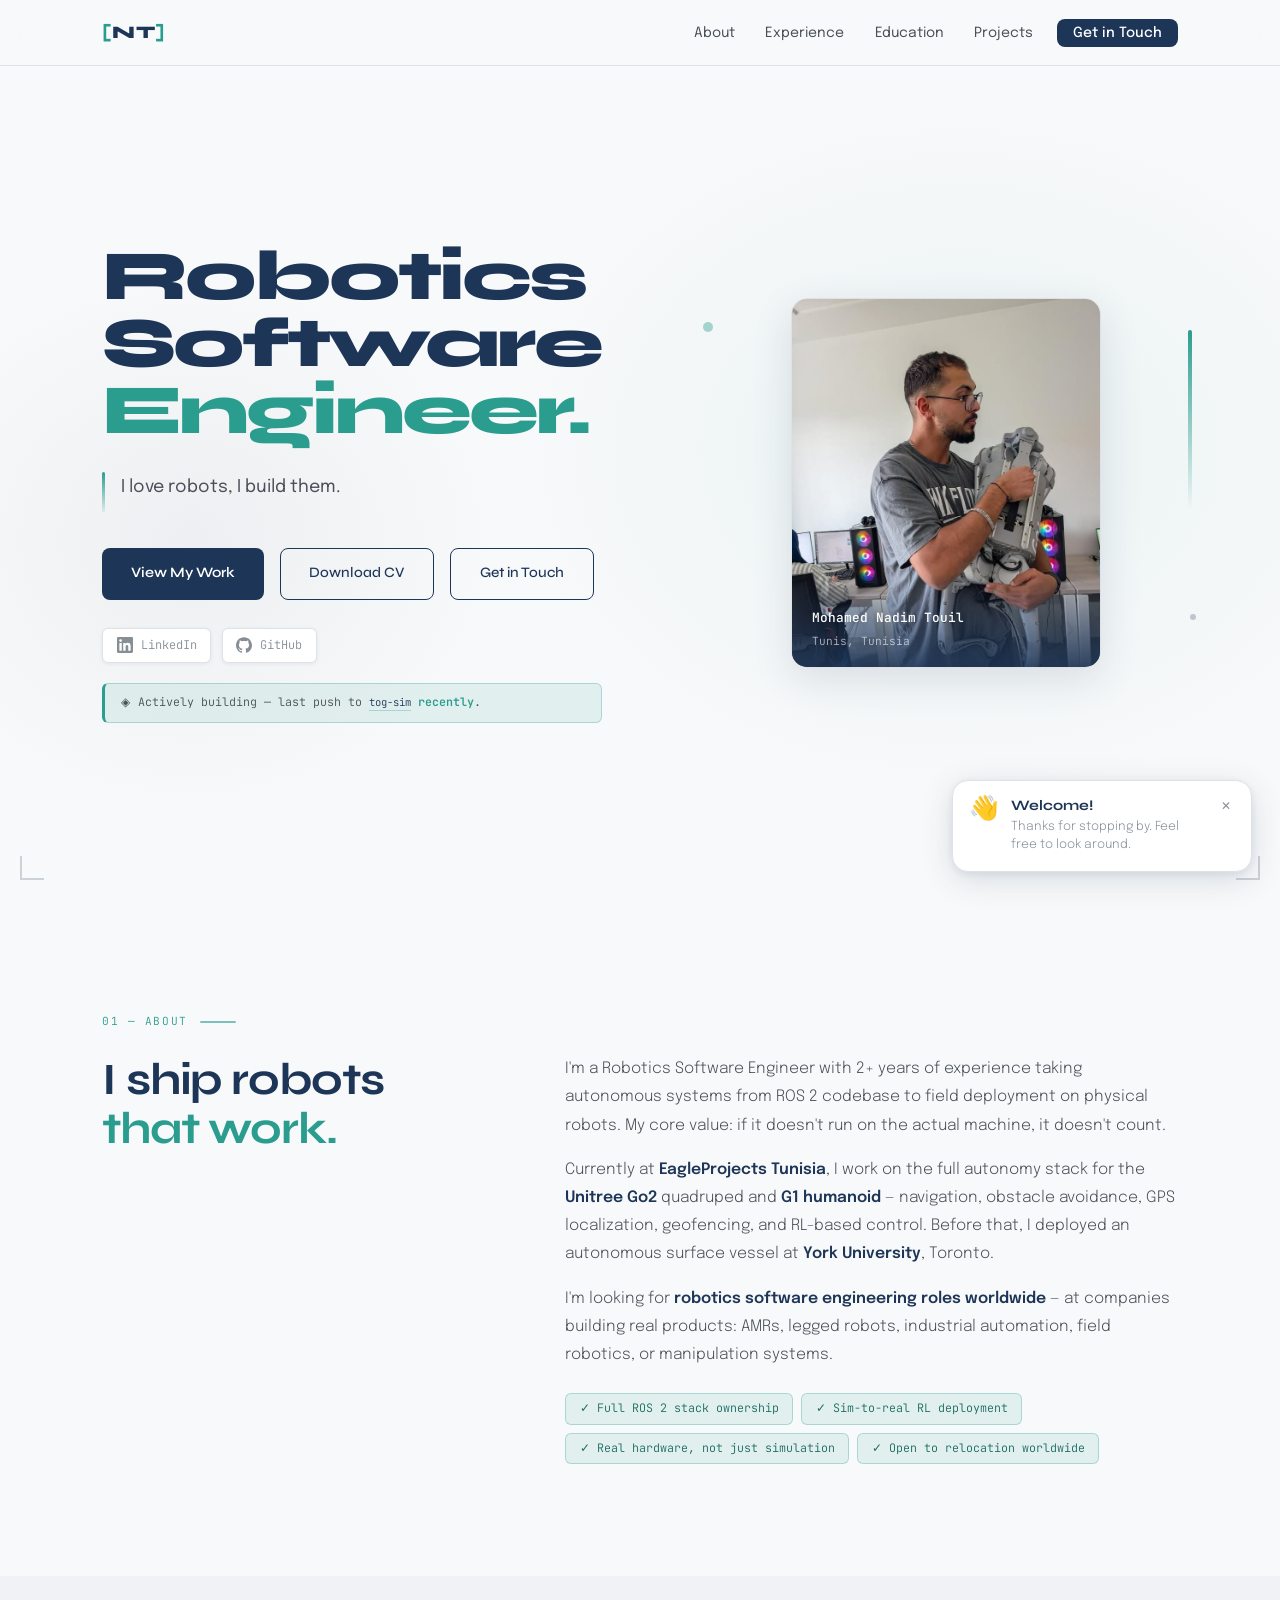
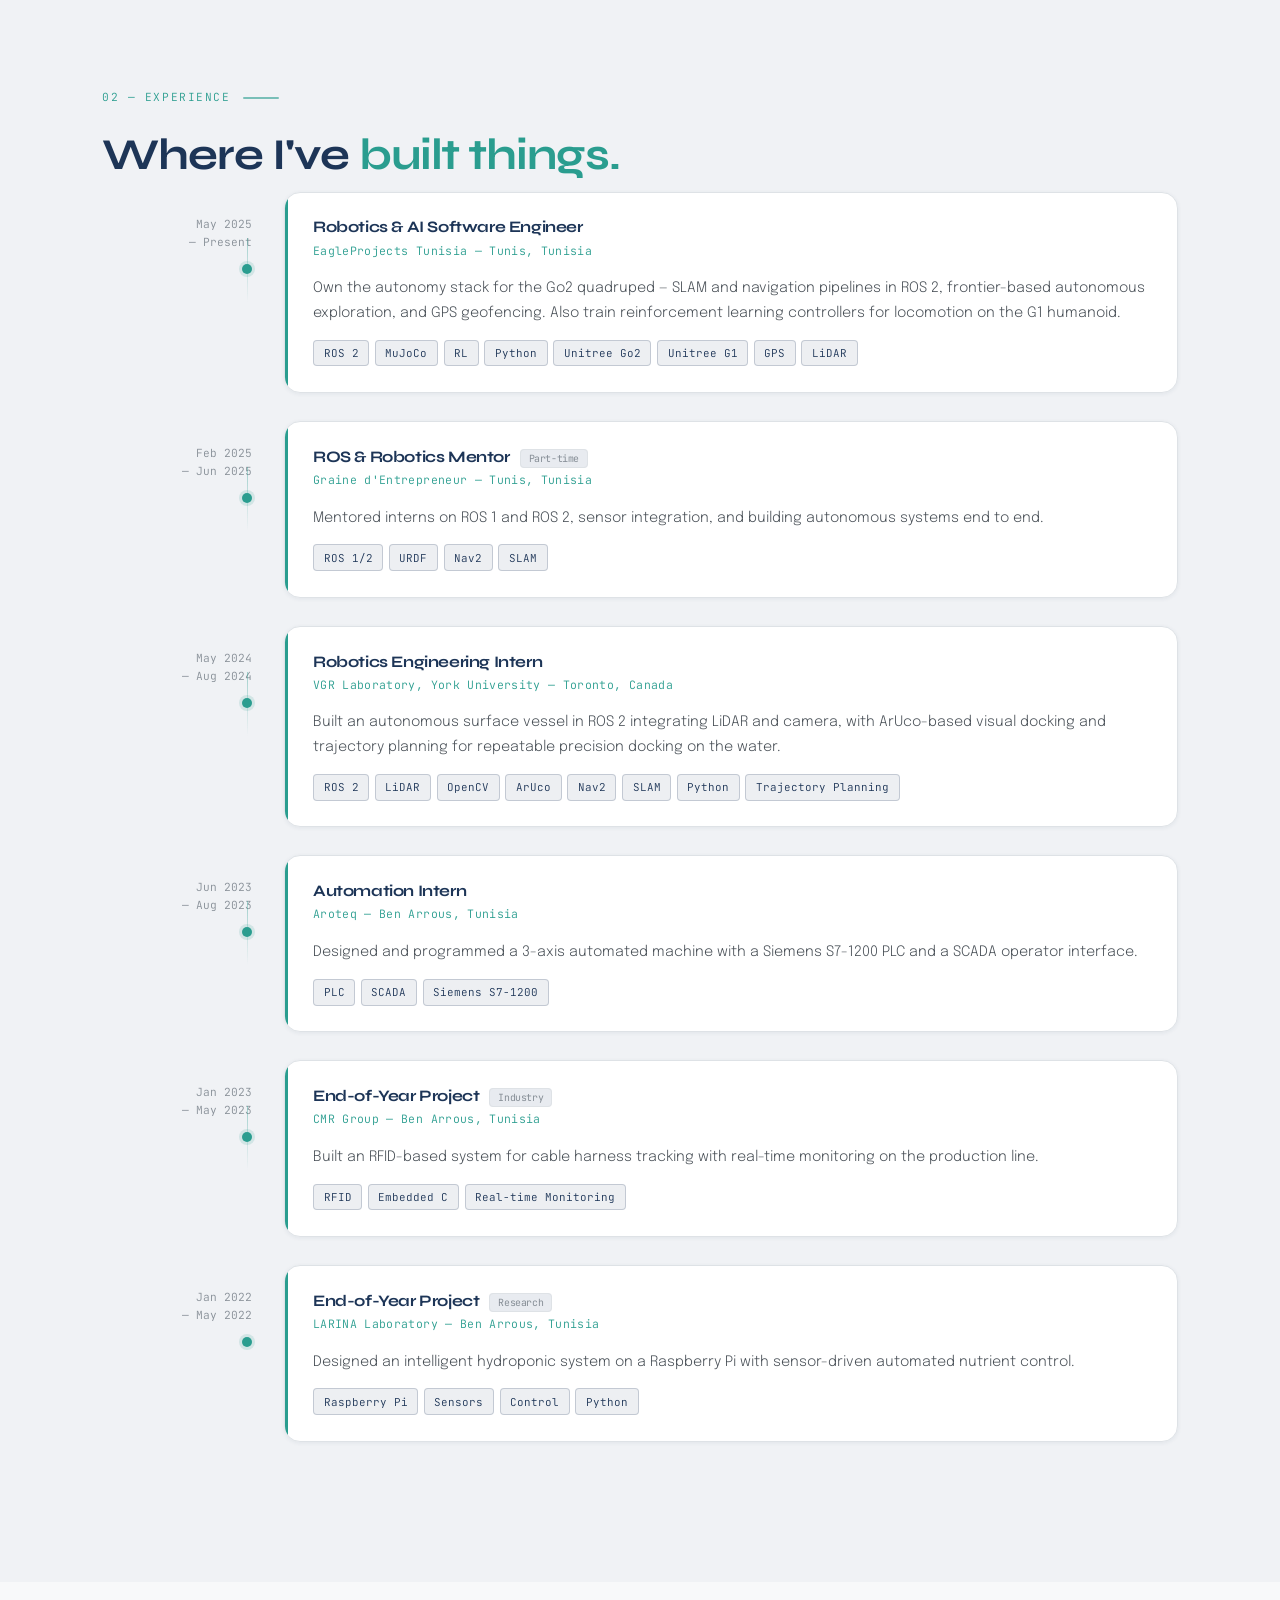
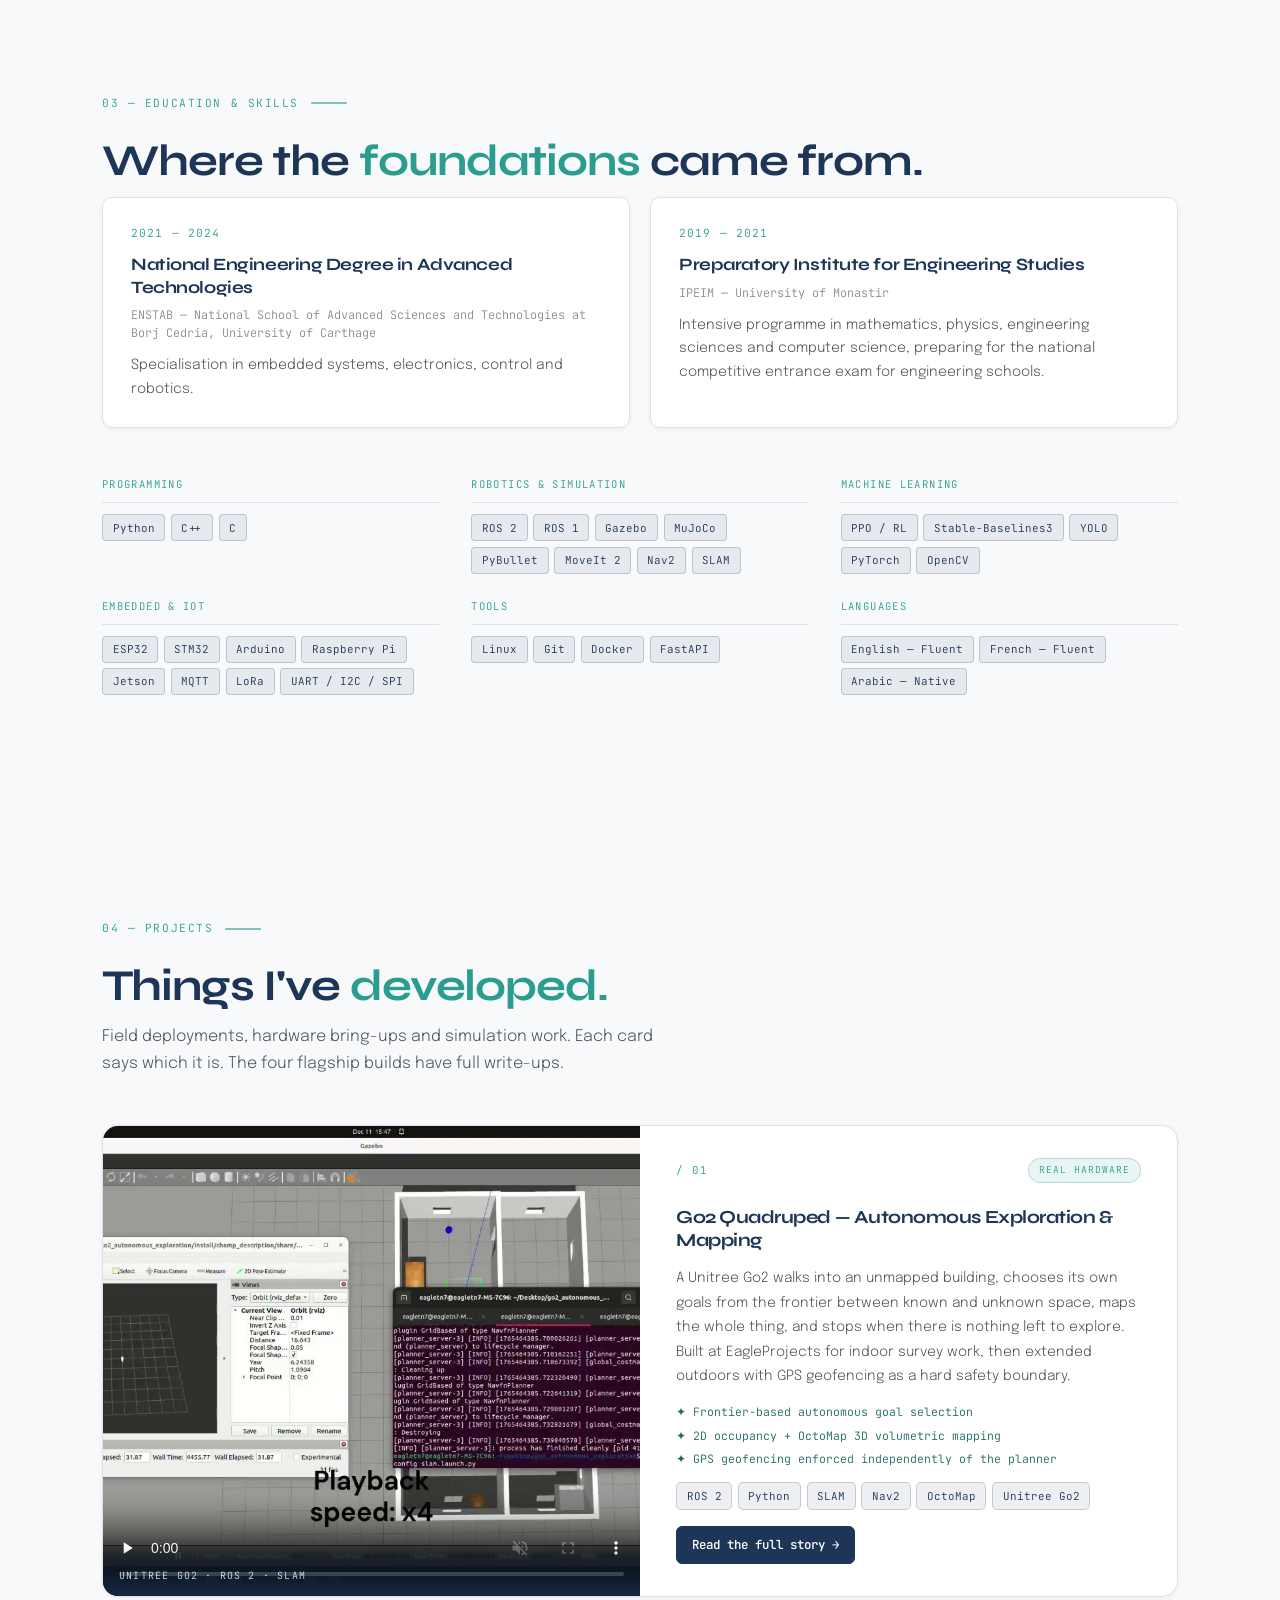
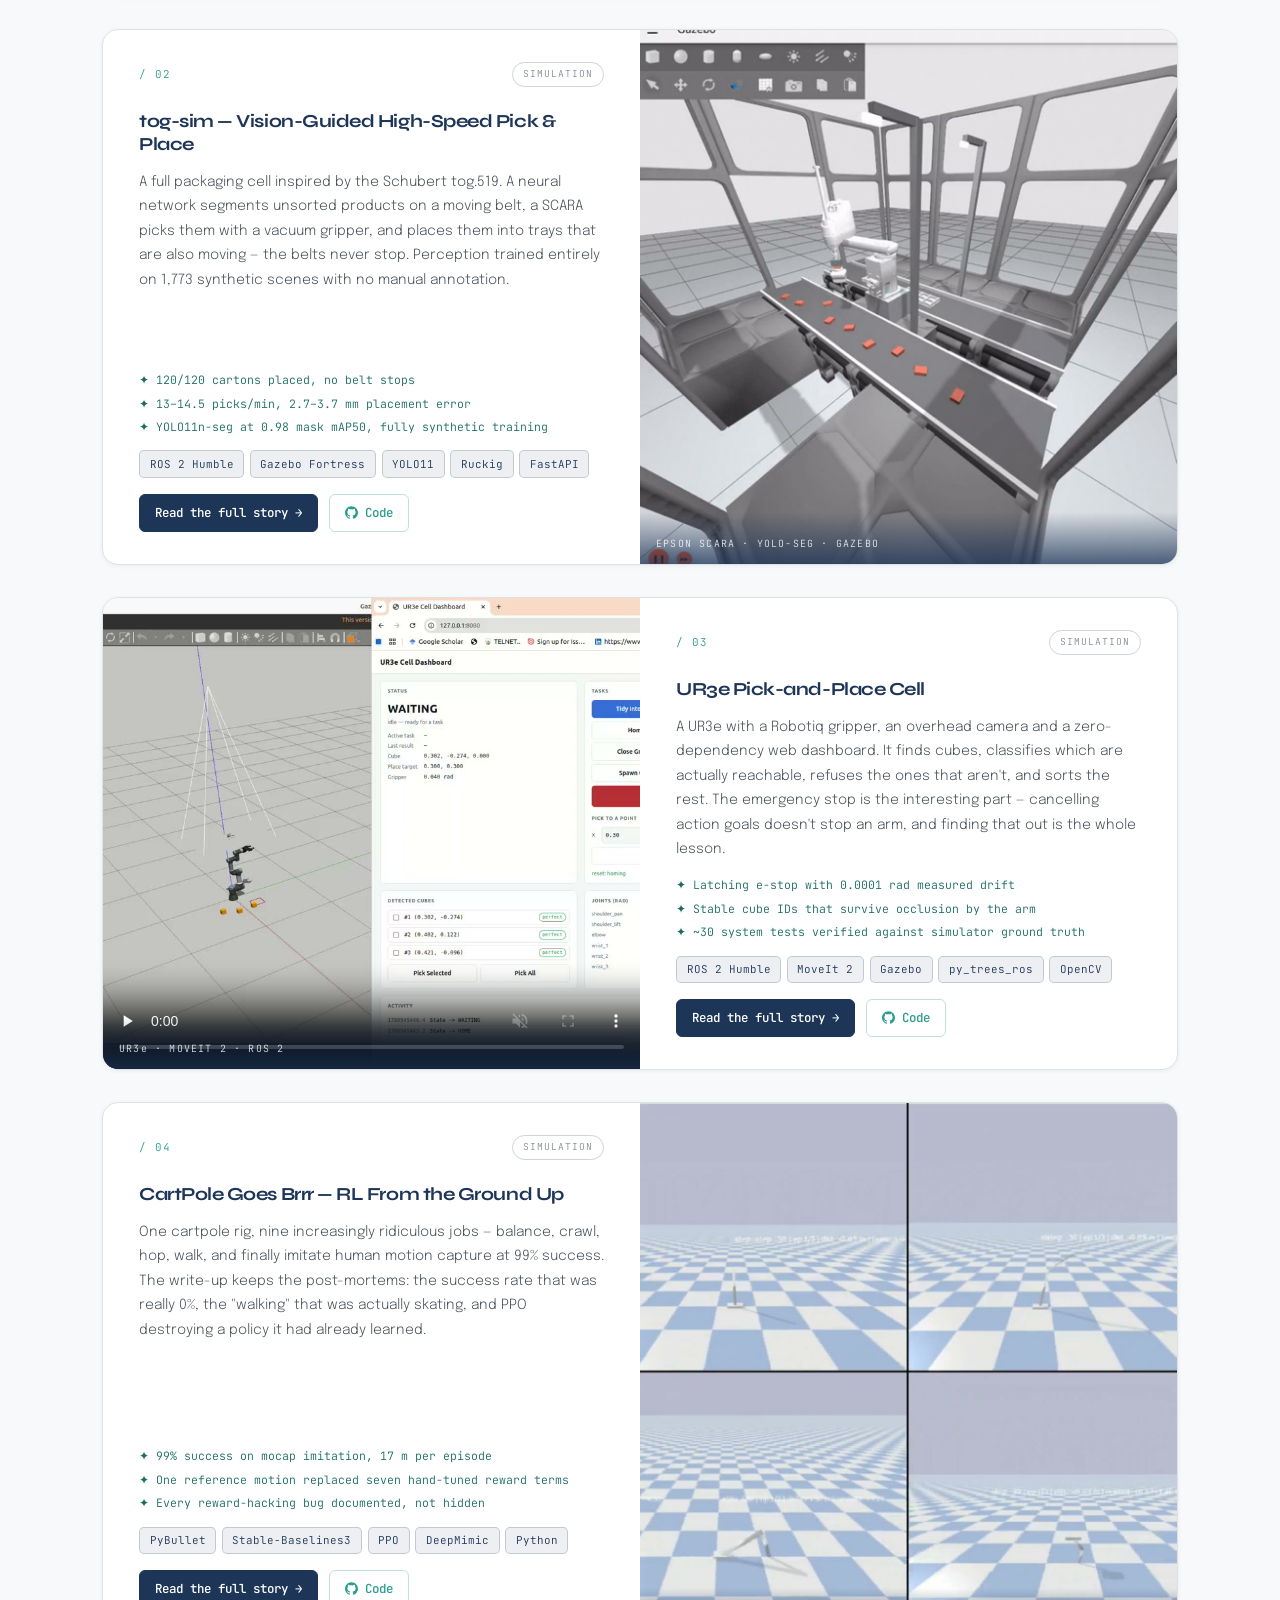
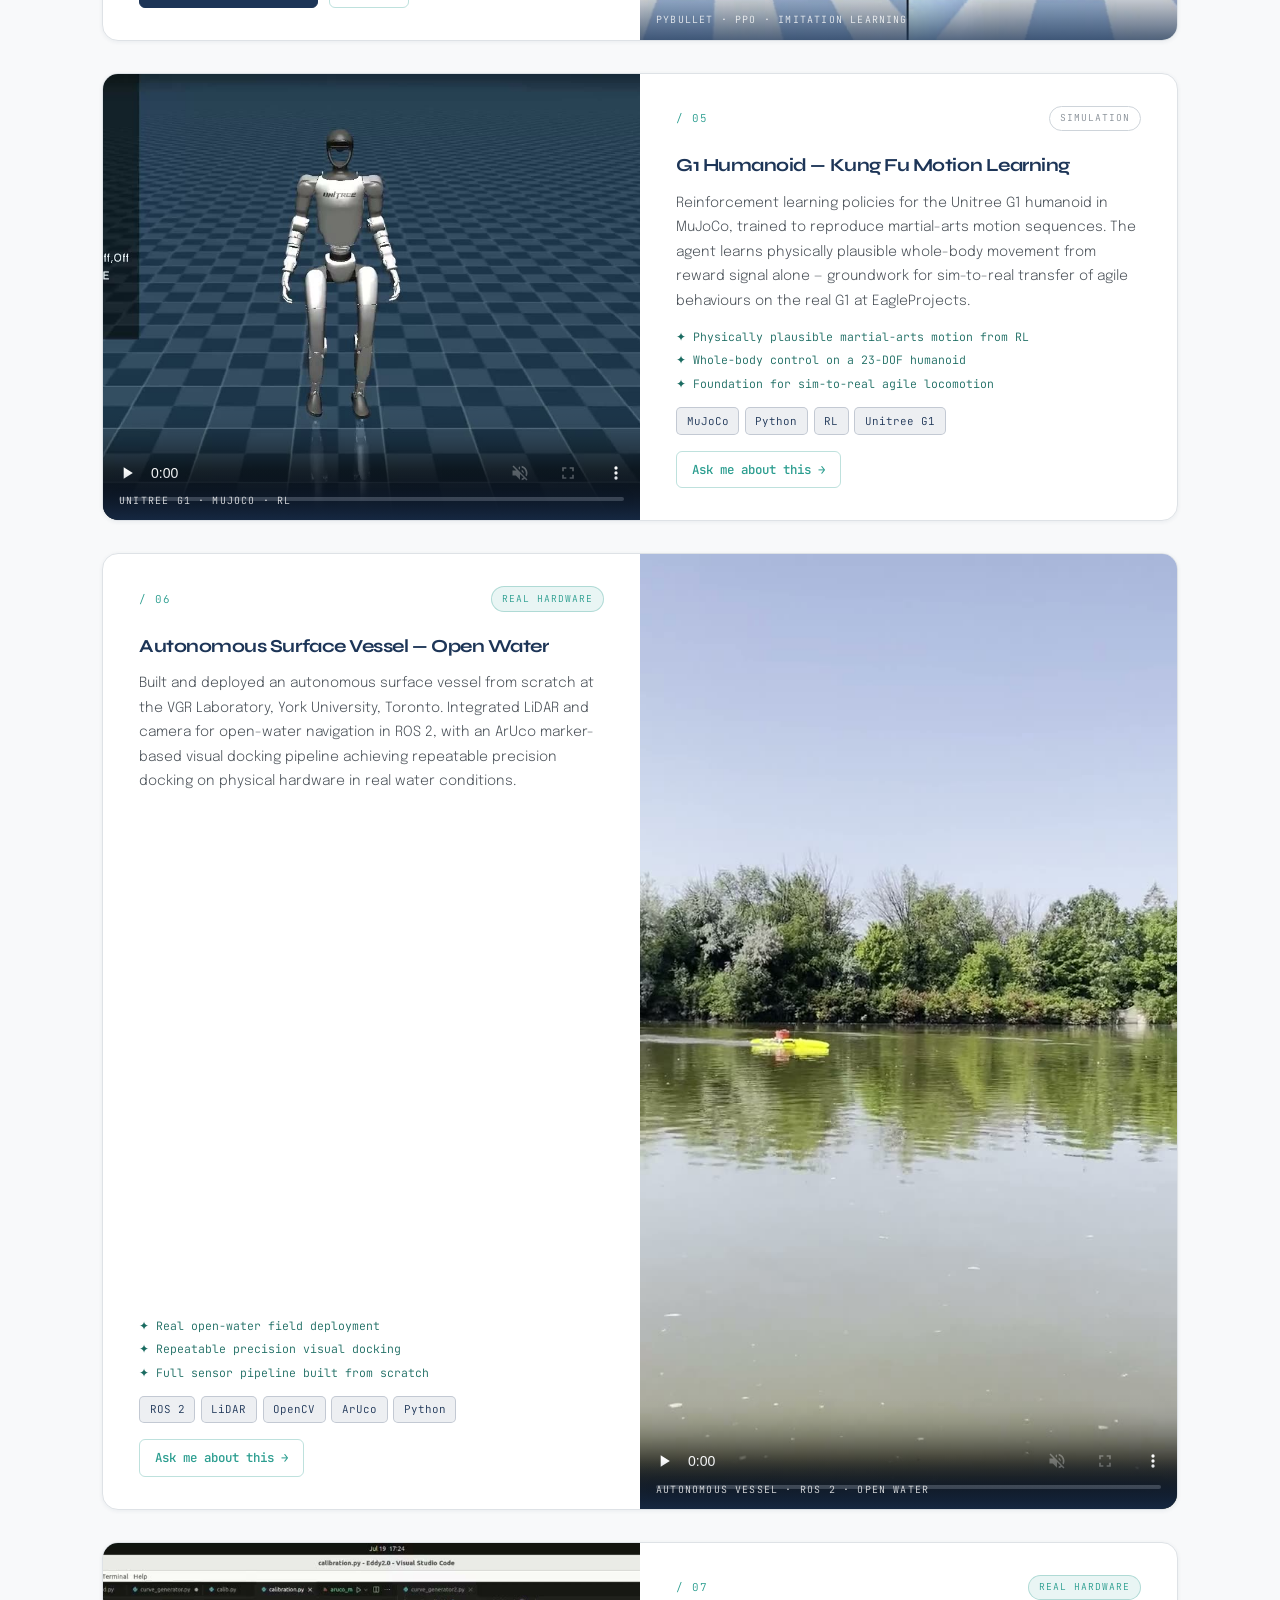
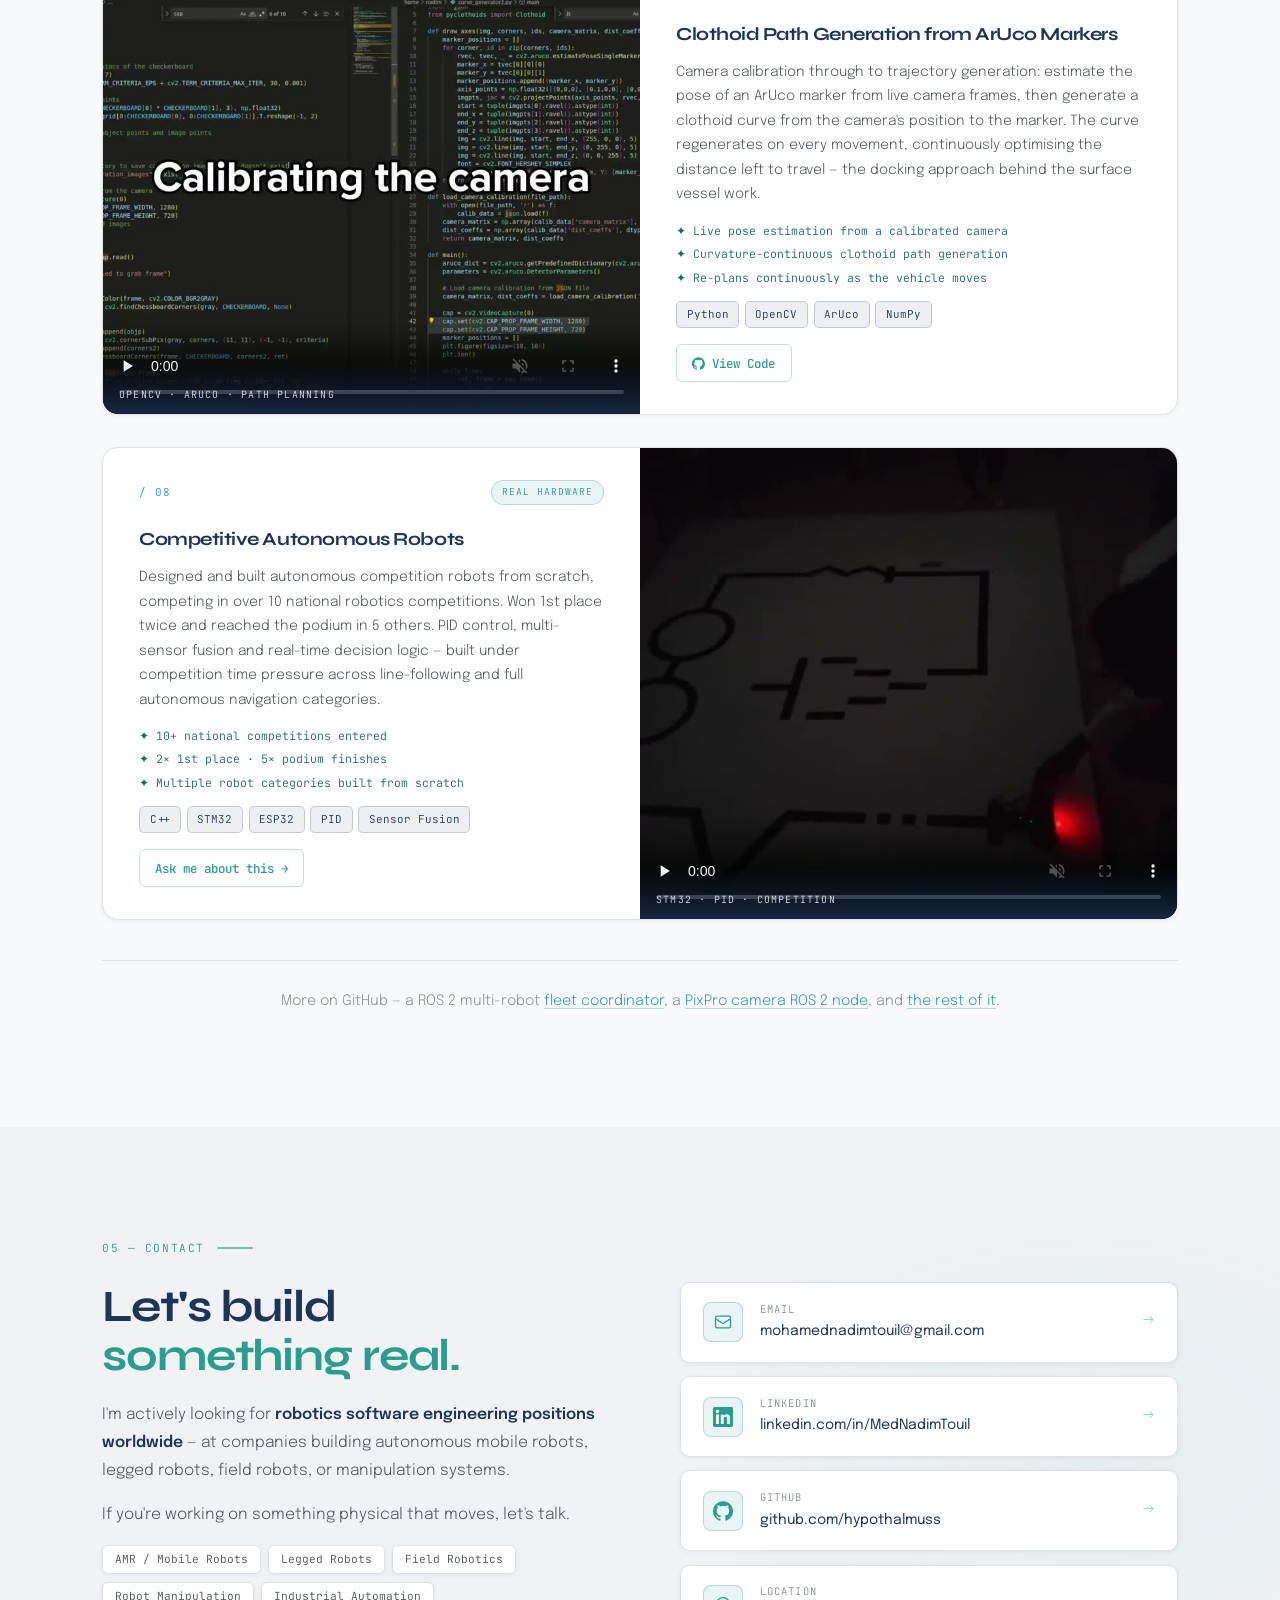
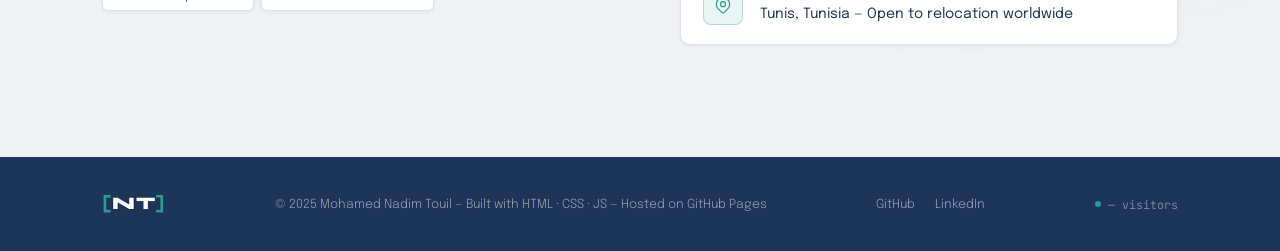
==== commit 37bb063b: "Restructure project pages, trim content, drop hero stats Corrections   - Removed the m-explore-ros2 " ====
--- a/index.html
+++ b/index.html
@@ -109,19 +109,6 @@
           <p>I love robots, I build them.</p>
         </div>
 
-        <div class="hero-stats">
-          <div class="hstat"><span class="hstat-n">2+</span><span class="hstat-l">Years on<br/>Real Hardware</span></div>
-          <div class="hstat-sep"></div>
-          <div class="hstat"><span class="hstat-n">6+</span><span class="hstat-l">Deployed<br/>Autonomy Systems</span></div>
-          <div class="hstat-sep"></div>
-          <div class="hstat"><span class="hstat-n">3</span><span class="hstat-l">Robot<br/>Platforms</span></div>
-          <div class="hstat-sep"></div>
-          <div class="hstat">
-            <span class="hstat-n" id="hero-visitor-count">—</span>
-            <span class="hstat-l">Portfolio<br/>Visitors</span>
-          </div>
-        </div>
-
         <div class="hero-actions">
           <a href="#projects" class="btn-primary">View My Work</a>
           <a href="assets/docs/Mohamed-Nadim-Touil-CV.pdf" class="btn-secondary" download>Download CV</a>
@@ -141,8 +128,7 @@
 
         <p class="github-notice" data-gh-repo="tog-sim">
           <span class="notice-icon">◈</span>
-          Actively building — last push to
-          <a href="https://github.com/Hypothalmuss/tog-sim" target="_blank" rel="noopener"><code>tog-sim</code></a> <strong data-gh="updated">recently</strong>.
+          <span class="notice-text">Actively building — last push to <a href="https://github.com/Hypothalmuss/tog-sim" target="_blank" rel="noopener"><code>tog-sim</code></a> <strong data-gh="updated">recently</strong>.</span>
         </p>
 
       </div>
@@ -349,8 +335,8 @@
   <section id="projects" class="section">
     <div class="container">
       <div class="eyebrow">04 — Projects</div>
-      <h2 class="sh2">Things I've <em>deployed.</em></h2>
-      <p class="section-sub">Every project here ran on real hardware, or was built with real deployment as the end goal. The four flagship builds have full write-ups — architecture, benchmarks, and the bugs worth talking about.</p>
+      <h2 class="sh2">Things I've <em>developed.</em></h2>
+      <p class="section-sub">Field deployments, hardware bring-ups and simulation work. Each card says which it is. The four flagship builds have full write-ups.</p>
 
       <div class="projects-list">
 
@@ -363,7 +349,7 @@
             <div class="pcard-tag mono">UNITREE GO2 · ROS 2 · SLAM</div>
           </div>
           <div class="pcard-body">
-            <div class="pnum mono">/ 01</div>
+            <div class="pcard-head"><span class="pnum mono">/ 01</span><span class="pkind pkind-hw mono">Real hardware</span></div>
             <h3>Go2 Quadruped — Autonomous Exploration &amp; Mapping</h3>
             <p>A Unitree Go2 walks into an unmapped building, chooses its own goals from the frontier between known and unknown space, maps the whole thing, and stops when there is nothing left to explore. Built at EagleProjects for indoor survey work, then extended outdoors with GPS geofencing as a hard safety boundary.</p>
             <div class="pwins">
@@ -387,7 +373,7 @@
             <div class="pcard-tag mono">EPSON SCARA · YOLO-SEG · GAZEBO</div>
           </div>
           <div class="pcard-body">
-            <div class="pnum mono">/ 02</div>
+            <div class="pcard-head"><span class="pnum mono">/ 02</span><span class="pkind pkind-sim mono">Simulation</span></div>
             <h3>tog-sim — Vision-Guided High-Speed Pick &amp; Place</h3>
             <p>A full packaging cell inspired by the Schubert tog.519. A neural network segments unsorted products on a moving belt, a SCARA picks them with a vacuum gripper, and places them into trays that are also moving — the belts never stop. Perception trained entirely on 1,773 synthetic scenes with no manual annotation.</p>
             <div class="pwins">
@@ -415,7 +401,7 @@
             <div class="pcard-tag mono">UR3e · MOVEIT 2 · ROS 2</div>
           </div>
           <div class="pcard-body">
-            <div class="pnum mono">/ 03</div>
+            <div class="pcard-head"><span class="pnum mono">/ 03</span><span class="pkind pkind-sim mono">Simulation</span></div>
             <h3>UR3e Pick-and-Place Cell</h3>
             <p>A UR3e with a Robotiq gripper, an overhead camera and a zero-dependency web dashboard. It finds cubes, classifies which are actually reachable, refuses the ones that aren't, and sorts the rest. The emergency stop is the interesting part — cancelling action goals doesn't stop an arm, and finding that out is the whole lesson.</p>
             <div class="pwins">
@@ -443,7 +429,7 @@
             <div class="pcard-tag mono">PYBULLET · PPO · IMITATION LEARNING</div>
           </div>
           <div class="pcard-body">
-            <div class="pnum mono">/ 04</div>
+            <div class="pcard-head"><span class="pnum mono">/ 04</span><span class="pkind pkind-sim mono">Simulation</span></div>
             <h3>CartPole Goes Brrr — RL From the Ground Up</h3>
             <p>One cartpole rig, nine increasingly ridiculous jobs — balance, crawl, hop, walk, and finally imitate human motion capture at 99% success. The write-up keeps the post-mortems: the success rate that was really 0%, the "walking" that was actually skating, and PPO destroying a policy it had already learned.</p>
             <div class="pwins">
@@ -471,7 +457,7 @@
             <div class="pcard-tag mono">UNITREE G1 · MUJOCO · RL</div>
           </div>
           <div class="pcard-body">
-            <div class="pnum mono">/ 05</div>
+            <div class="pcard-head"><span class="pnum mono">/ 05</span><span class="pkind pkind-sim mono">Simulation</span></div>
             <h3>G1 Humanoid — Kung Fu Motion Learning</h3>
             <p>Reinforcement learning policies for the Unitree G1 humanoid in MuJoCo, trained to reproduce martial-arts motion sequences. The agent learns physically plausible whole-body movement from reward signal alone — groundwork for sim-to-real transfer of agile behaviours on the real G1 at EagleProjects.</p>
             <div class="pwins">
@@ -495,7 +481,7 @@
             <div class="pcard-tag mono">AUTONOMOUS VESSEL · ROS 2 · OPEN WATER</div>
           </div>
           <div class="pcard-body">
-            <div class="pnum mono">/ 06</div>
+            <div class="pcard-head"><span class="pnum mono">/ 06</span><span class="pkind pkind-hw mono">Real hardware</span></div>
             <h3>Autonomous Surface Vessel — Open Water</h3>
             <p>Built and deployed an autonomous surface vessel from scratch at the VGR Laboratory, York University, Toronto. Integrated LiDAR and camera for open-water navigation in ROS 2, with an ArUco marker-based visual docking pipeline achieving repeatable precision docking on physical hardware in real water conditions.</p>
             <div class="pwins">
@@ -519,7 +505,7 @@
             <div class="pcard-tag mono">OPENCV · ARUCO · PATH PLANNING</div>
           </div>
           <div class="pcard-body">
-            <div class="pnum mono">/ 07</div>
+            <div class="pcard-head"><span class="pnum mono">/ 07</span><span class="pkind pkind-hw mono">Real hardware</span></div>
             <h3>Clothoid Path Generation from ArUco Markers</h3>
             <p>Camera calibration through to trajectory generation: estimate the pose of an ArUco marker from live camera frames, then generate a clothoid curve from the camera's position to the marker. The curve regenerates on every movement, continuously optimising the distance left to travel — the docking approach behind the surface vessel work.</p>
             <div class="pwins">
@@ -546,7 +532,7 @@
             <div class="pcard-tag mono">STM32 · PID · COMPETITION</div>
           </div>
           <div class="pcard-body">
-            <div class="pnum mono">/ 08</div>
+            <div class="pcard-head"><span class="pnum mono">/ 08</span><span class="pkind pkind-hw mono">Real hardware</span></div>
             <h3>Competitive Autonomous Robots</h3>
             <p>Designed and built autonomous competition robots from scratch, competing in over 10 national robotics competitions. Won 1st place twice and reached the podium in 5 others. PID control, multi-sensor fusion and real-time decision logic — built under competition time pressure across line-following and full autonomous navigation categories.</p>
             <div class="pwins">
--- a/style.css
+++ b/style.css
@@ -991,3 +991,29 @@
   .edu-card { padding: 1.3rem 1.35rem; }
   .skills-grid { gap: 1.25rem; }
 }
+
+/* ══════════════════════════════════════════════════
+   PROJECT CARD — kind badge (hardware vs simulation)
+══════════════════════════════════════════════════ */
+.pcard-head {
+  display: flex;
+  align-items: center;
+  justify-content: space-between;
+  gap: 1rem;
+  margin-bottom: 0.6rem;
+}
+.pkind {
+  font-size: 0.6rem;
+  letter-spacing: 0.11em;
+  text-transform: uppercase;
+  padding: 0.22rem 0.6rem;
+  border-radius: 999px;
+  border: 1px solid var(--border-md);
+  color: var(--text-dim);
+  white-space: nowrap;
+}
+.pkind-hw {
+  color: var(--accent);
+  border-color: var(--border-accent);
+  background: var(--accent-lt);
+}
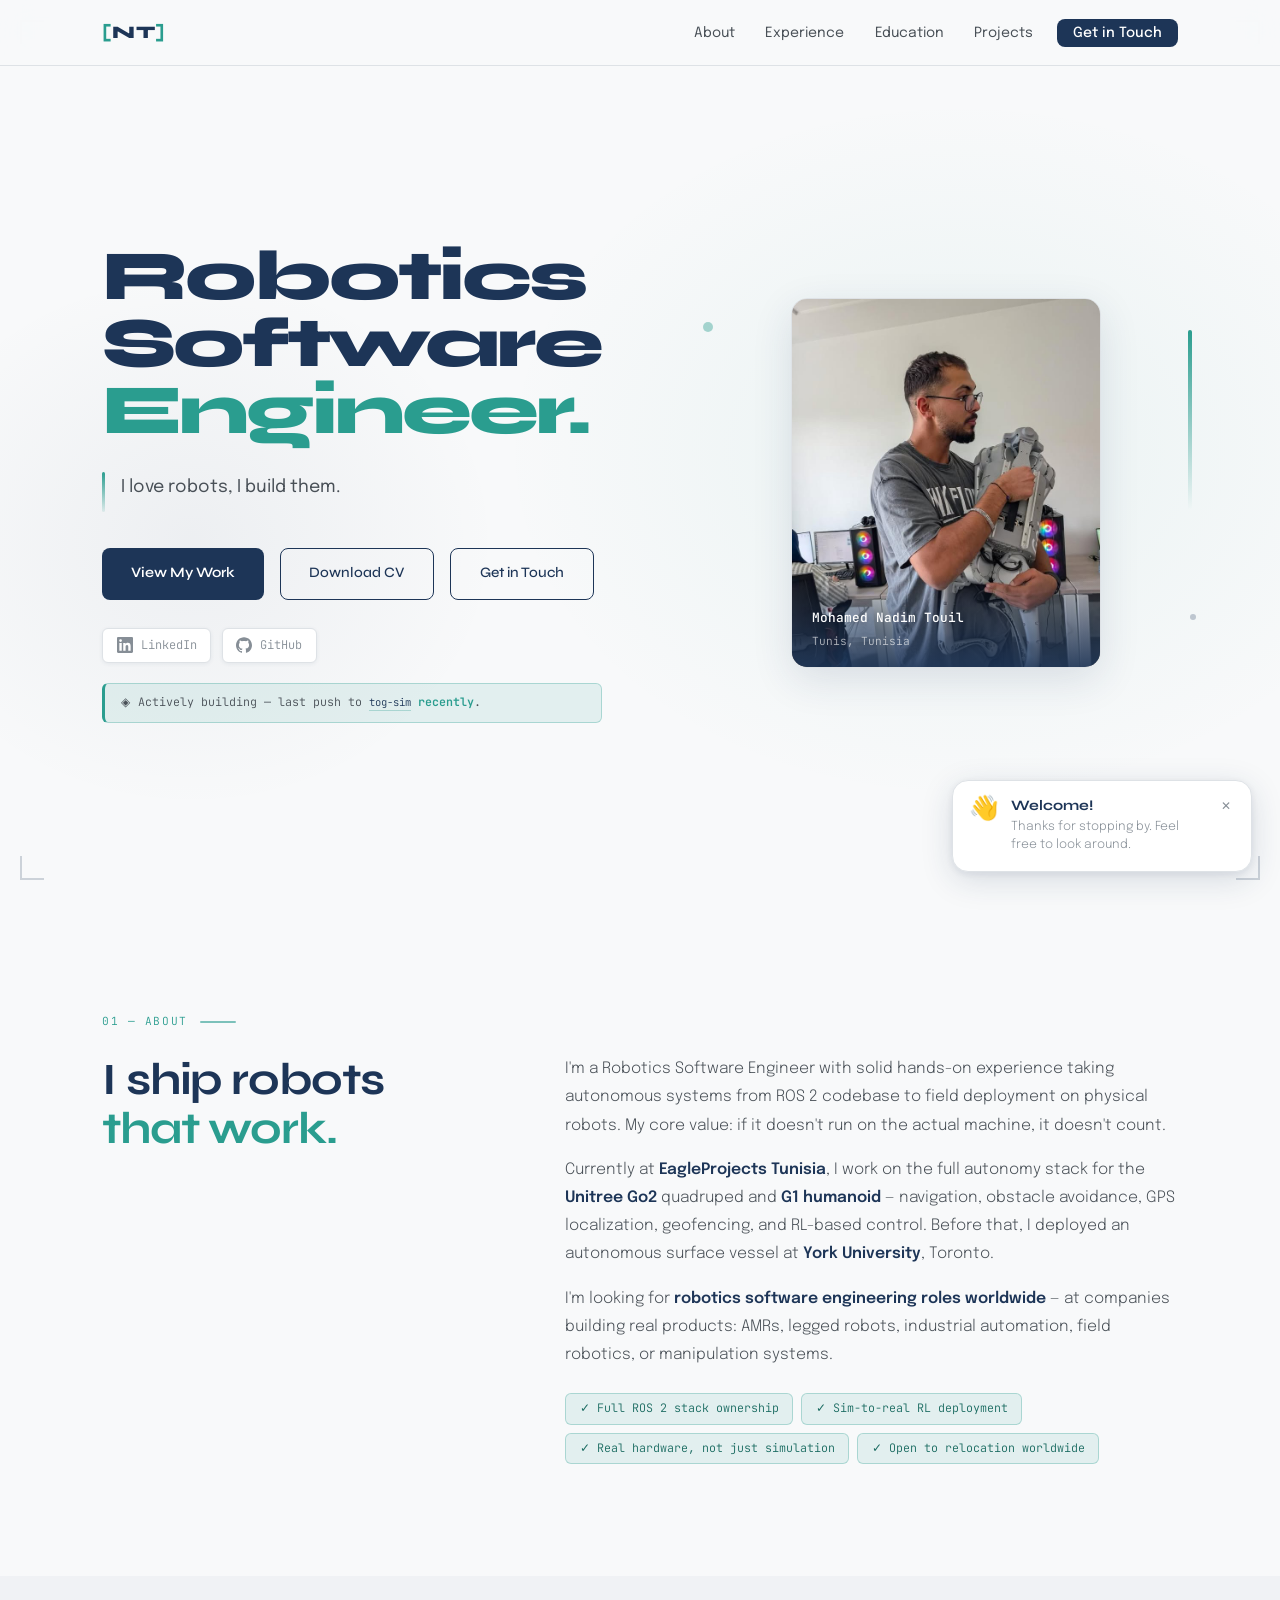
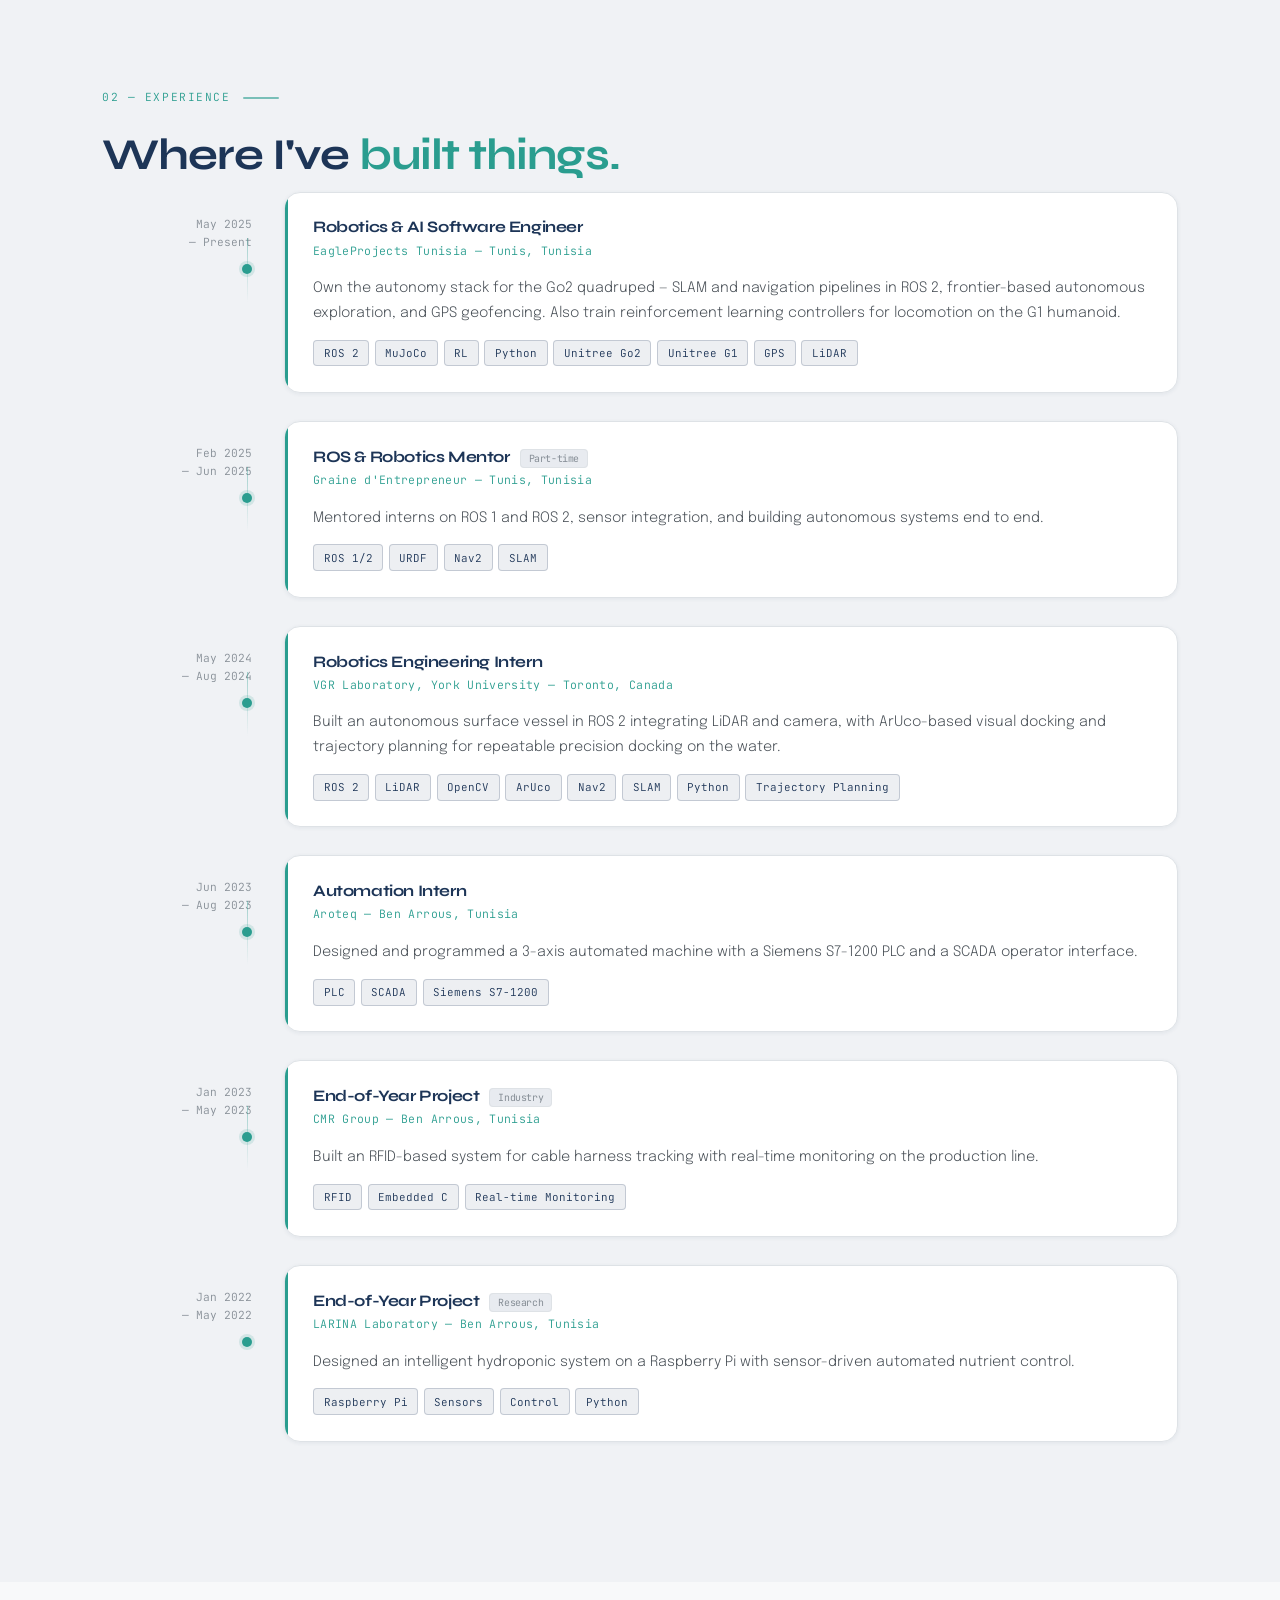
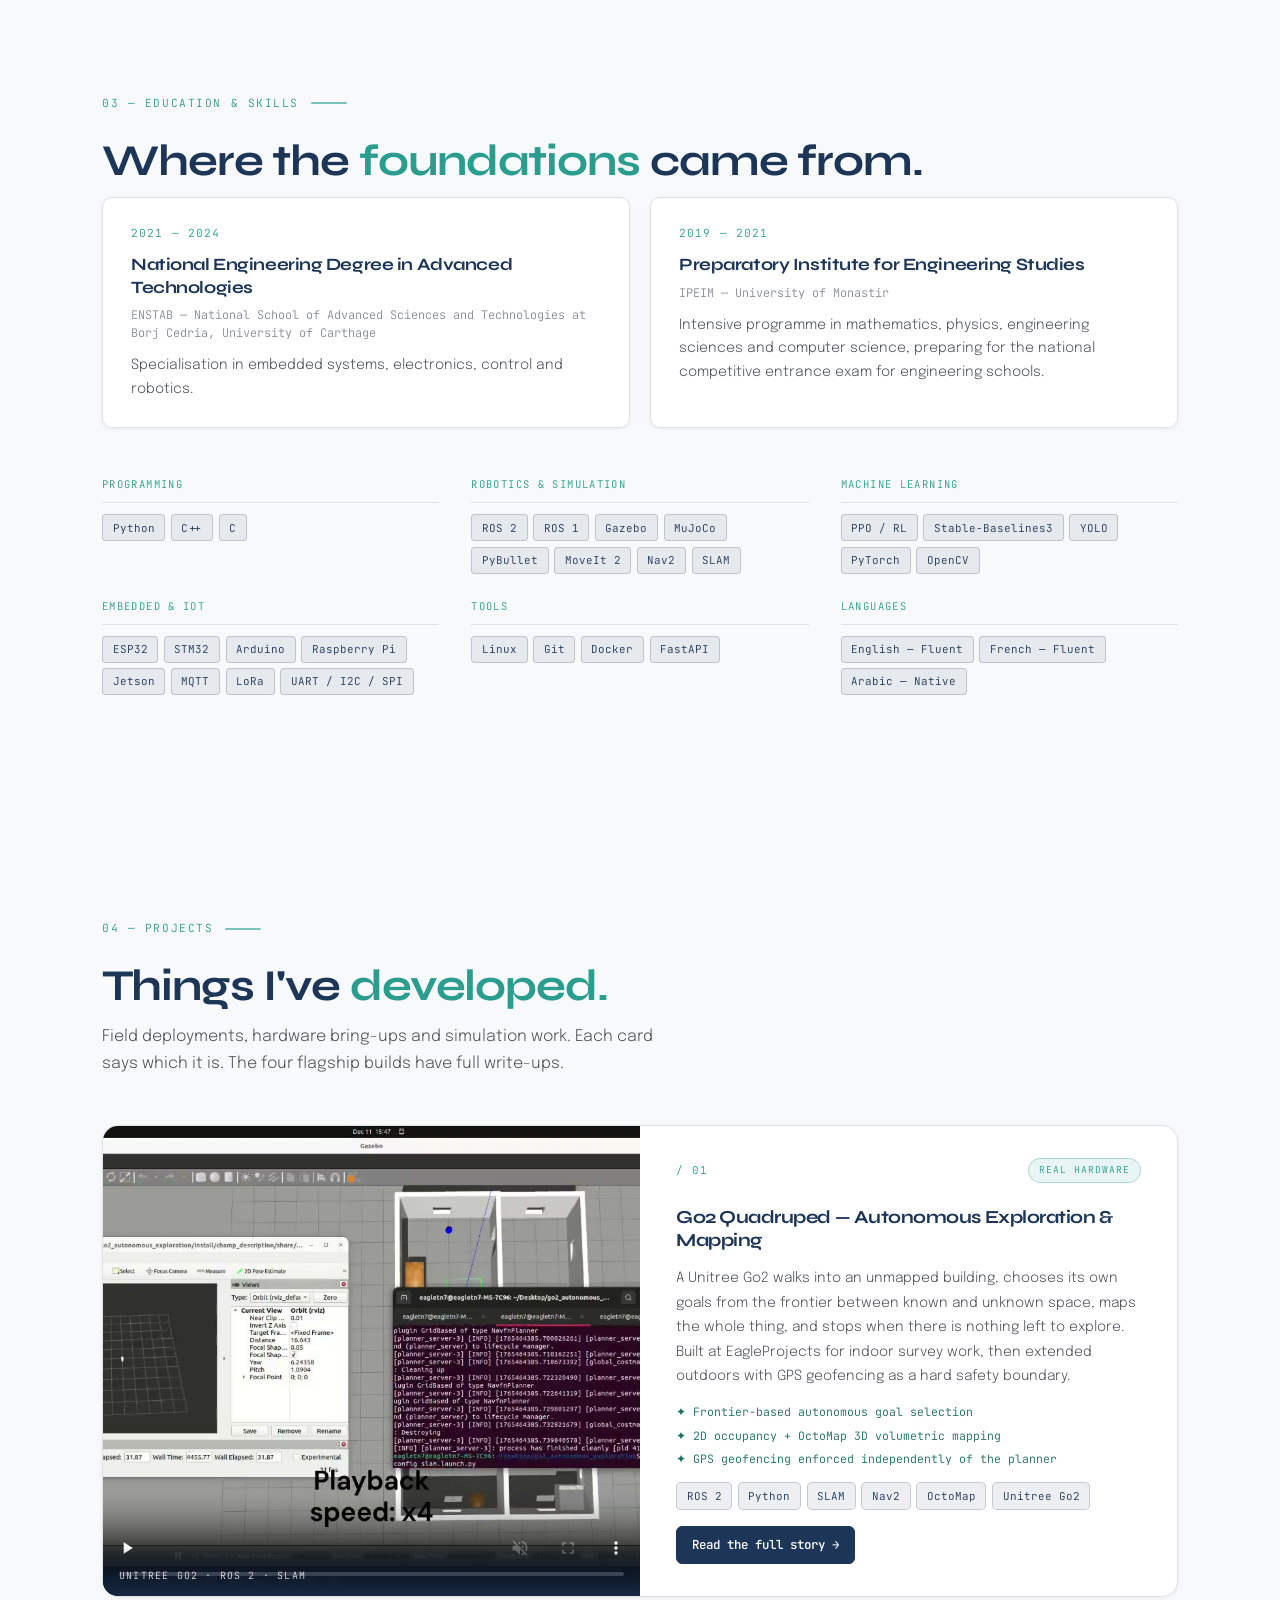
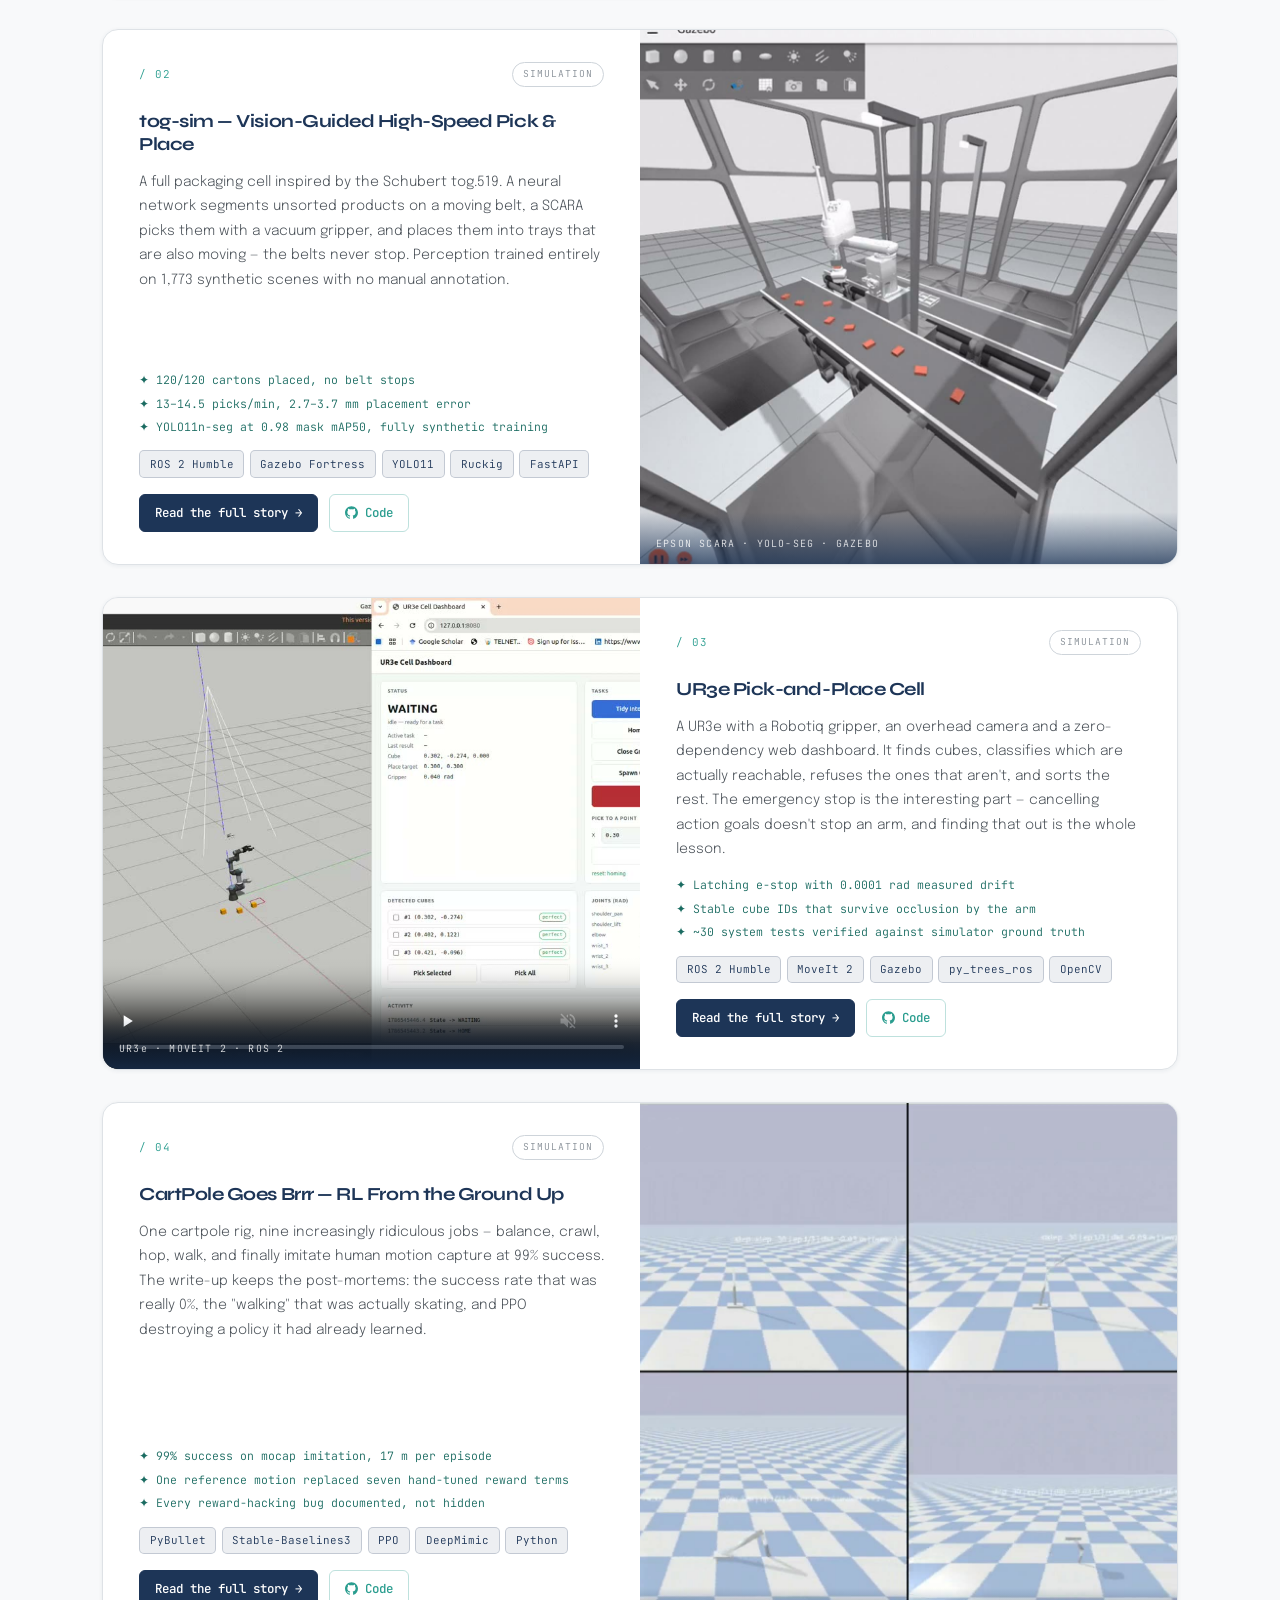
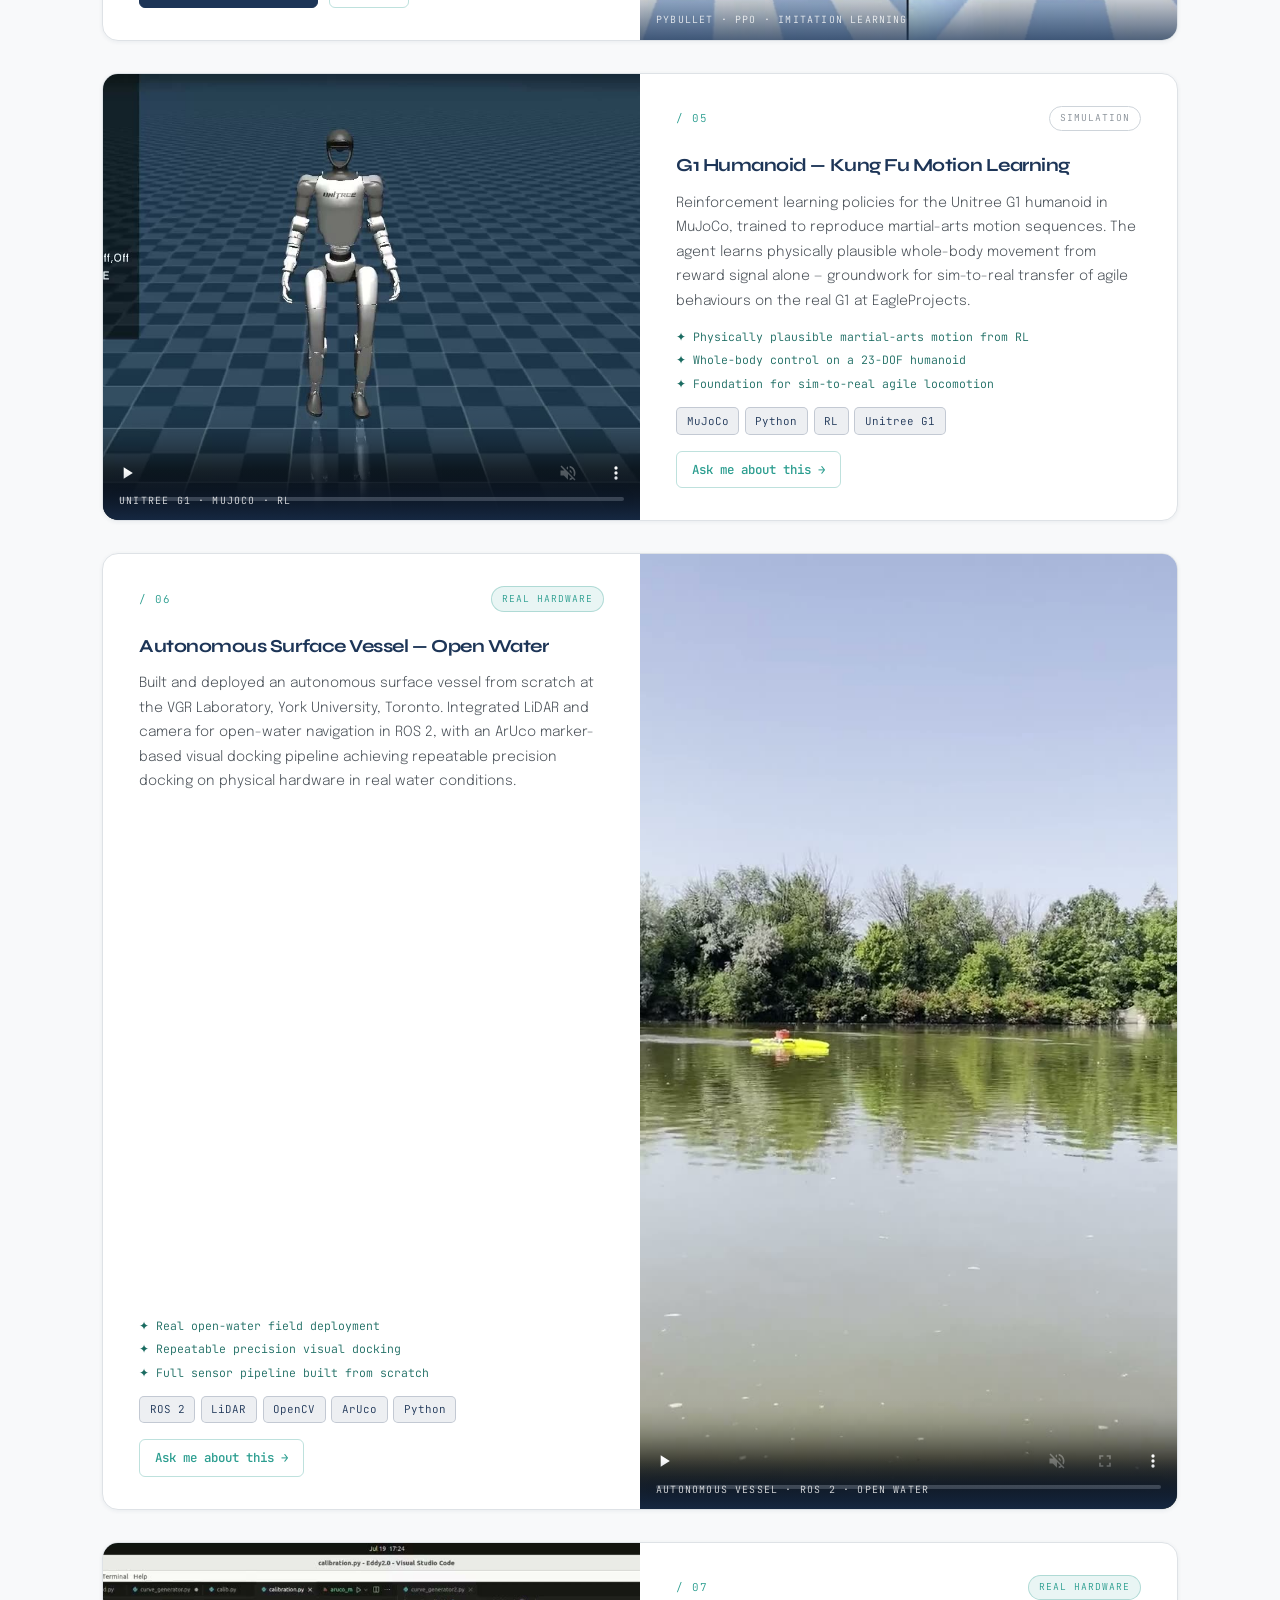
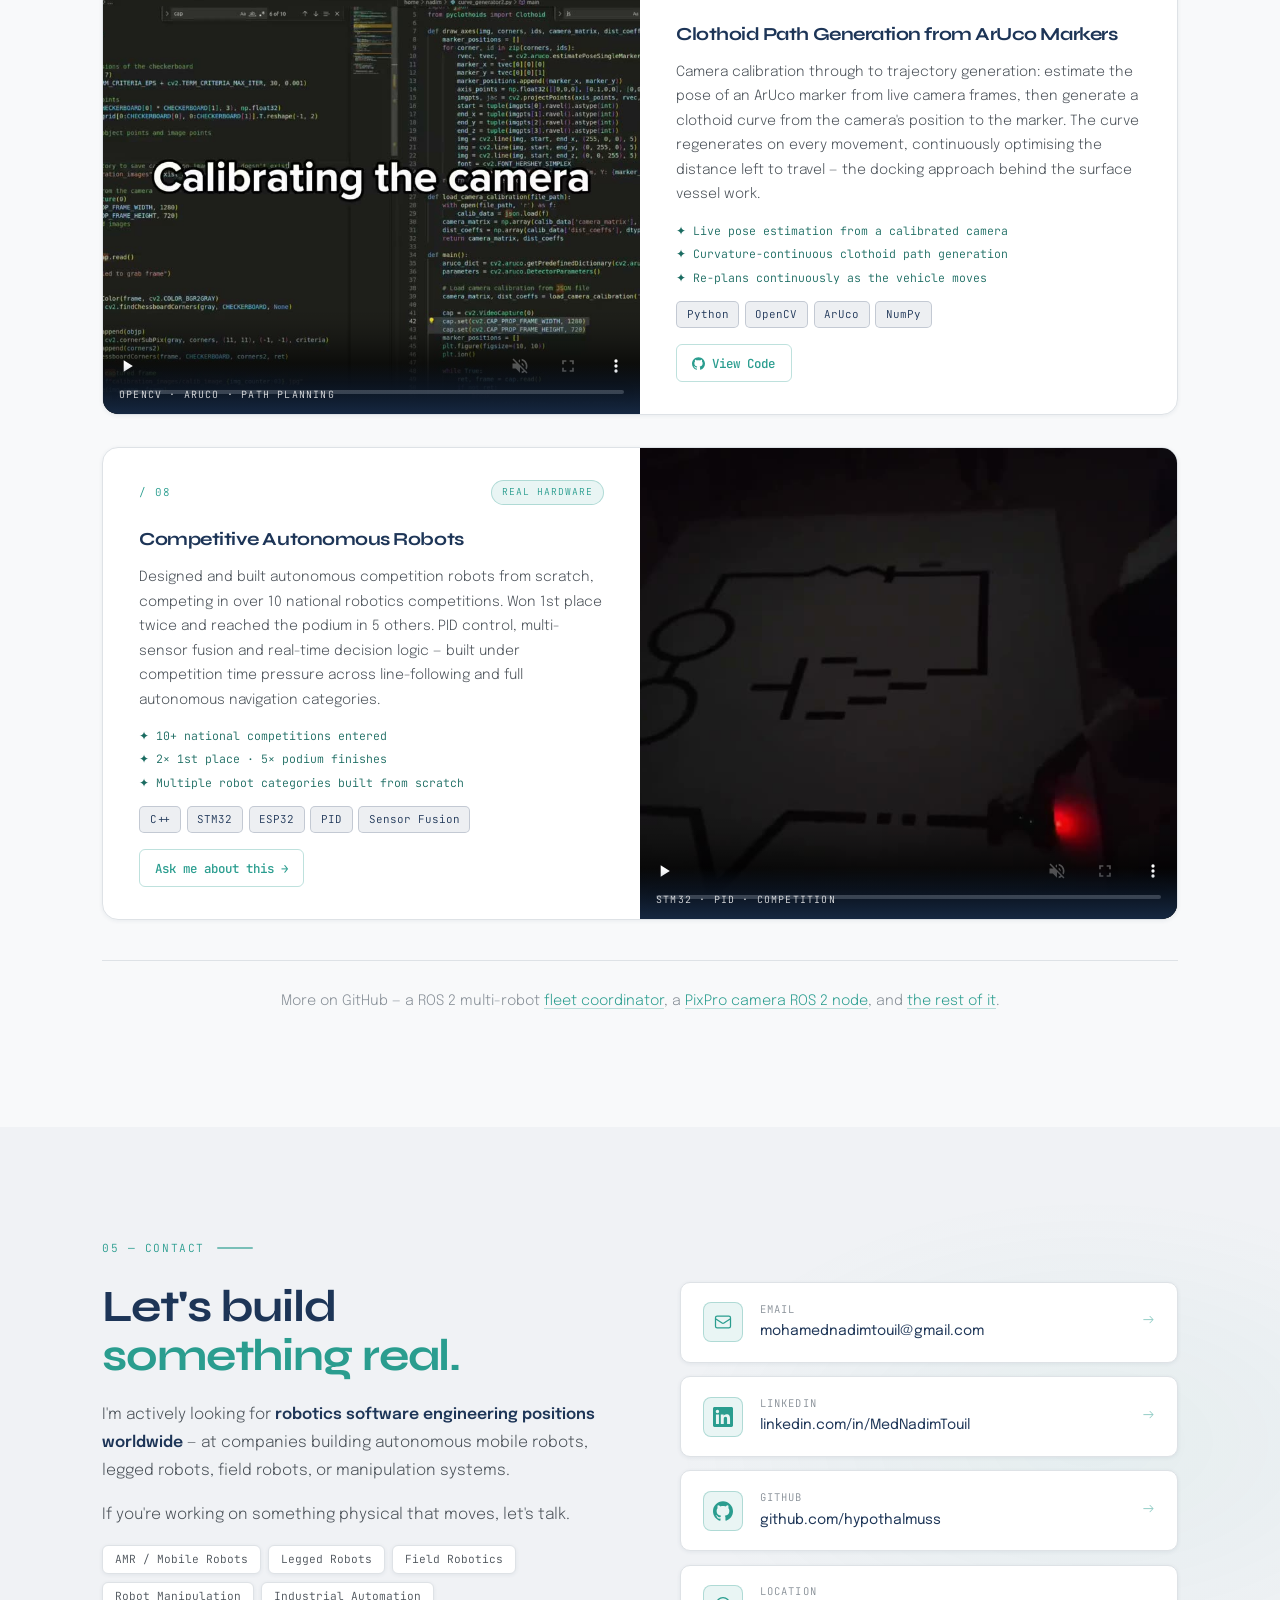
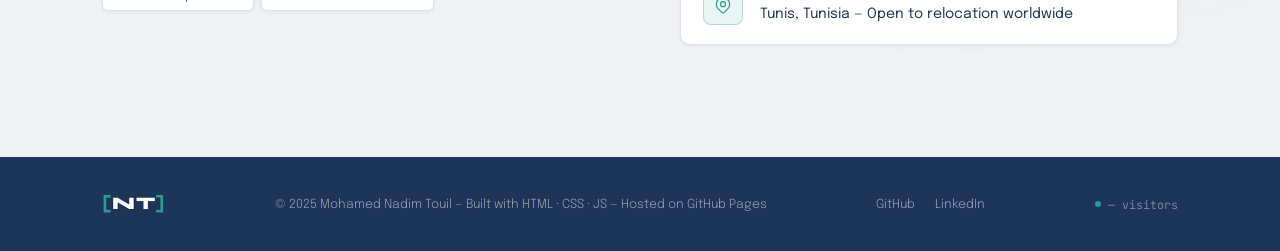
==== commit 24aceaf1: "Drop the quantified experience claim from the About copy "2+ years of experience" becomes "solid han" ====
--- a/index.html
+++ b/index.html
@@ -157,7 +157,7 @@
           <h2>I ship robots<br/><em>that work.</em></h2>
         </div>
         <div class="about-right">
-          <p>I'm a Robotics Software Engineer with 2+ years of experience taking autonomous systems from ROS 2 codebase to field deployment on physical robots. My core value: if it doesn't run on the actual machine, it doesn't count.</p>
+          <p>I'm a Robotics Software Engineer with solid hands-on experience taking autonomous systems from ROS 2 codebase to field deployment on physical robots. My core value: if it doesn't run on the actual machine, it doesn't count.</p>
           <p>Currently at <strong>EagleProjects Tunisia</strong>, I work on the full autonomy stack for the <strong>Unitree Go2</strong> quadruped and <strong>G1 humanoid</strong> — navigation, obstacle avoidance, GPS localization, geofencing, and RL-based control. Before that, I deployed an autonomous surface vessel at <strong>York University</strong>, Toronto.</p>
           <p>I'm looking for <strong>robotics software engineering roles worldwide</strong> — at companies building real products: AMRs, legged robots, industrial automation, field robotics, or manipulation systems.</p>
           <div class="about-pills">
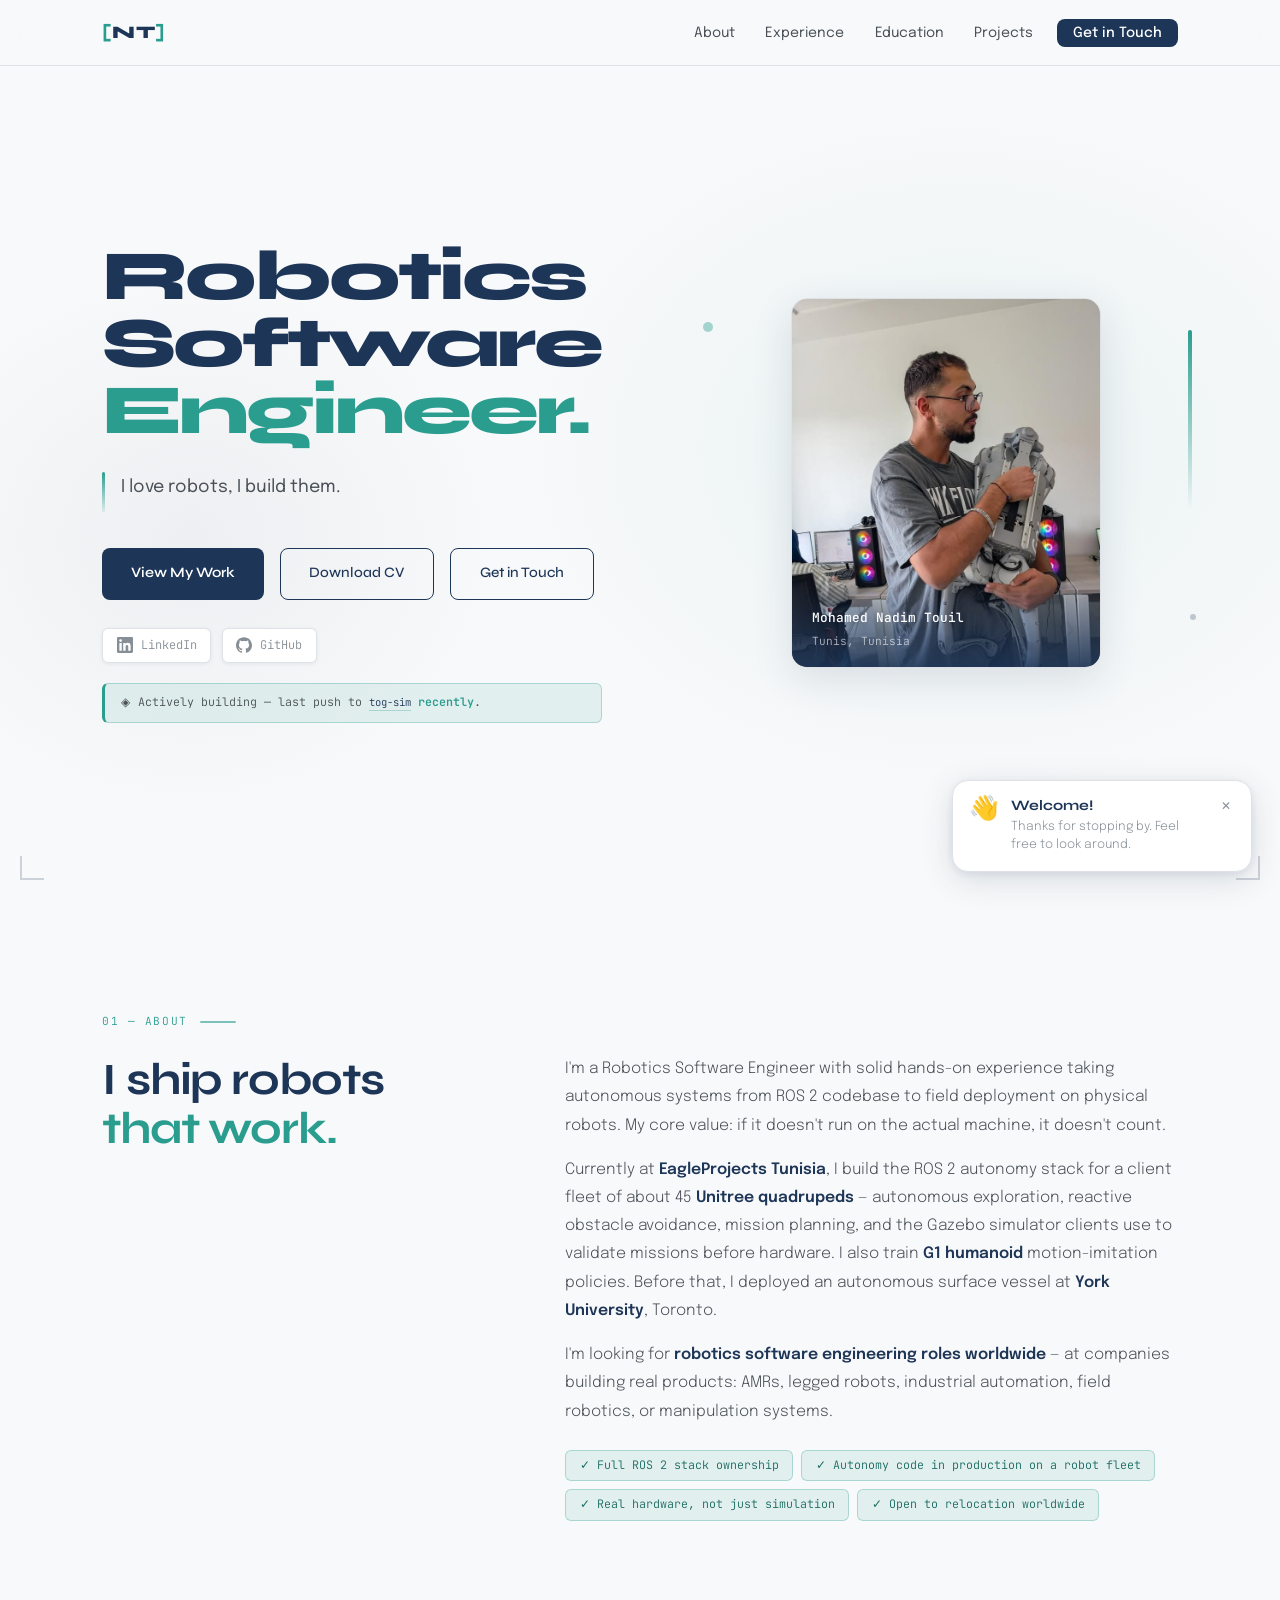
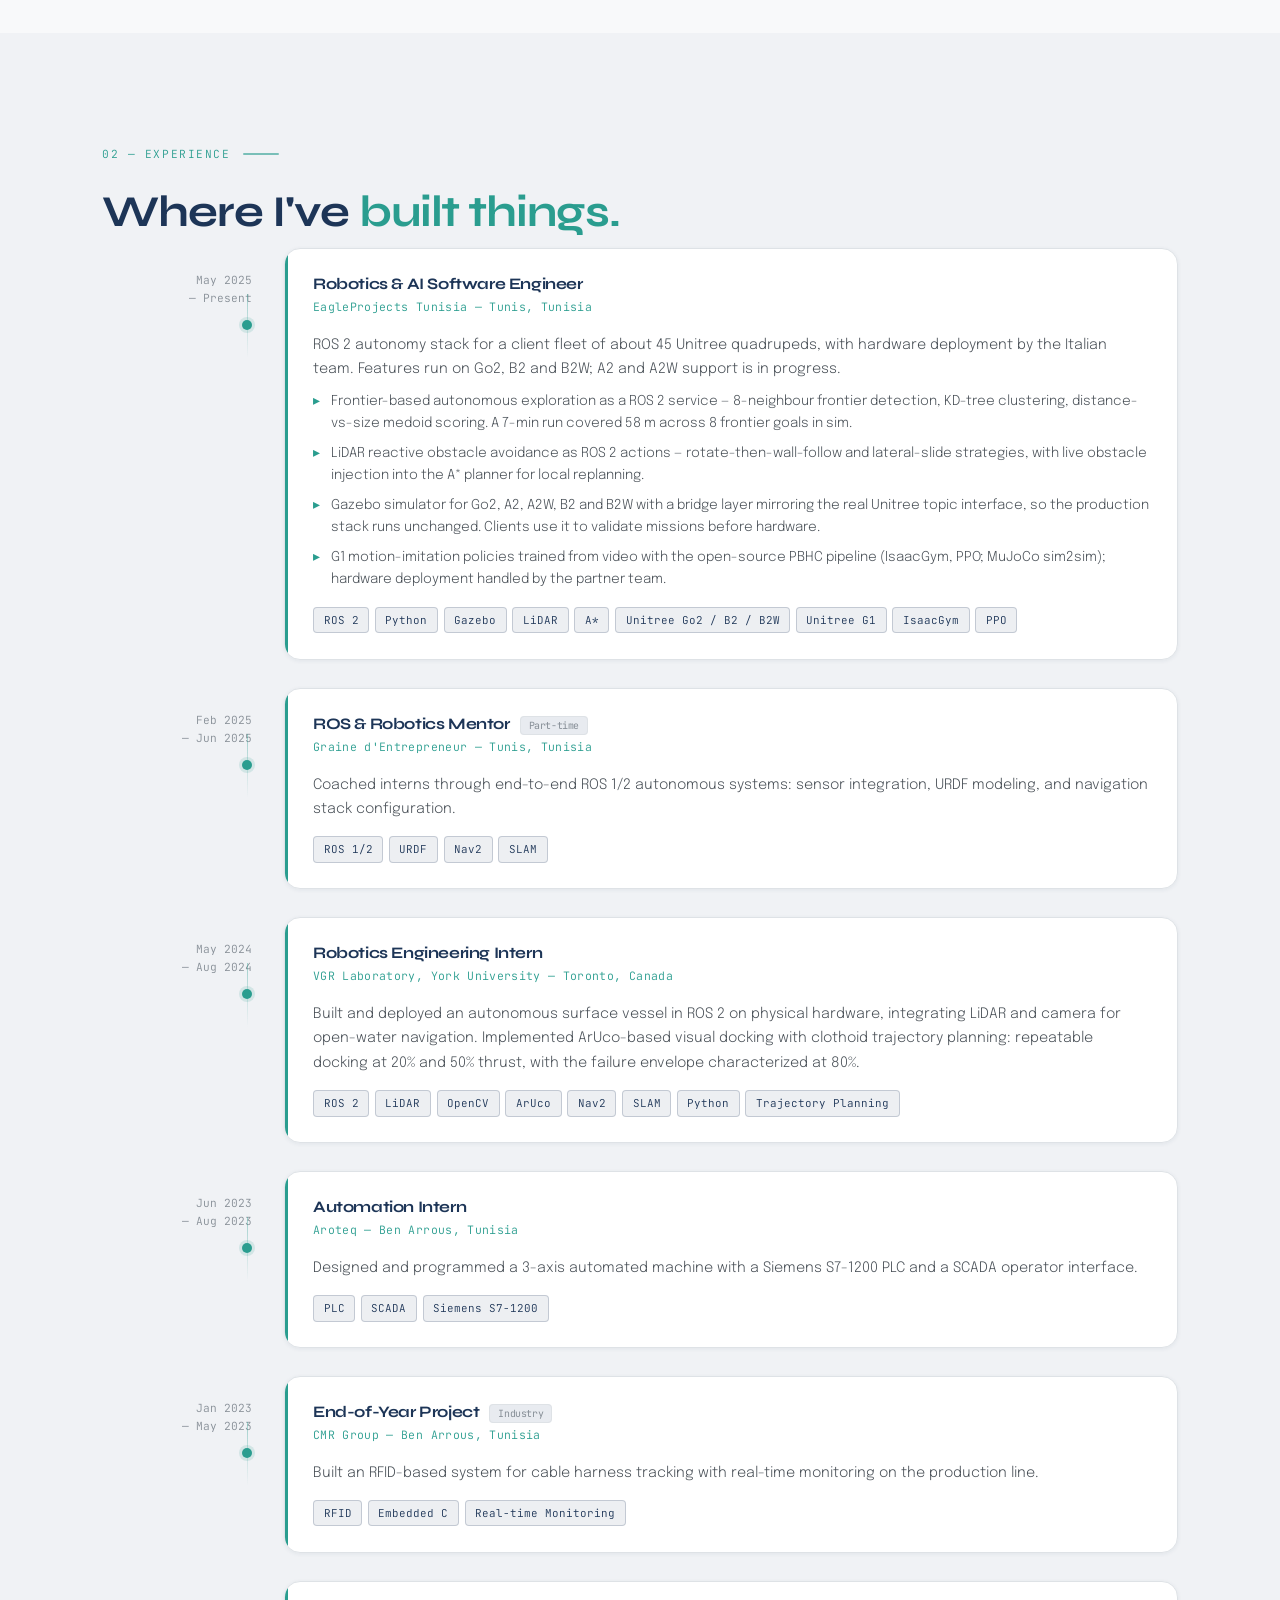
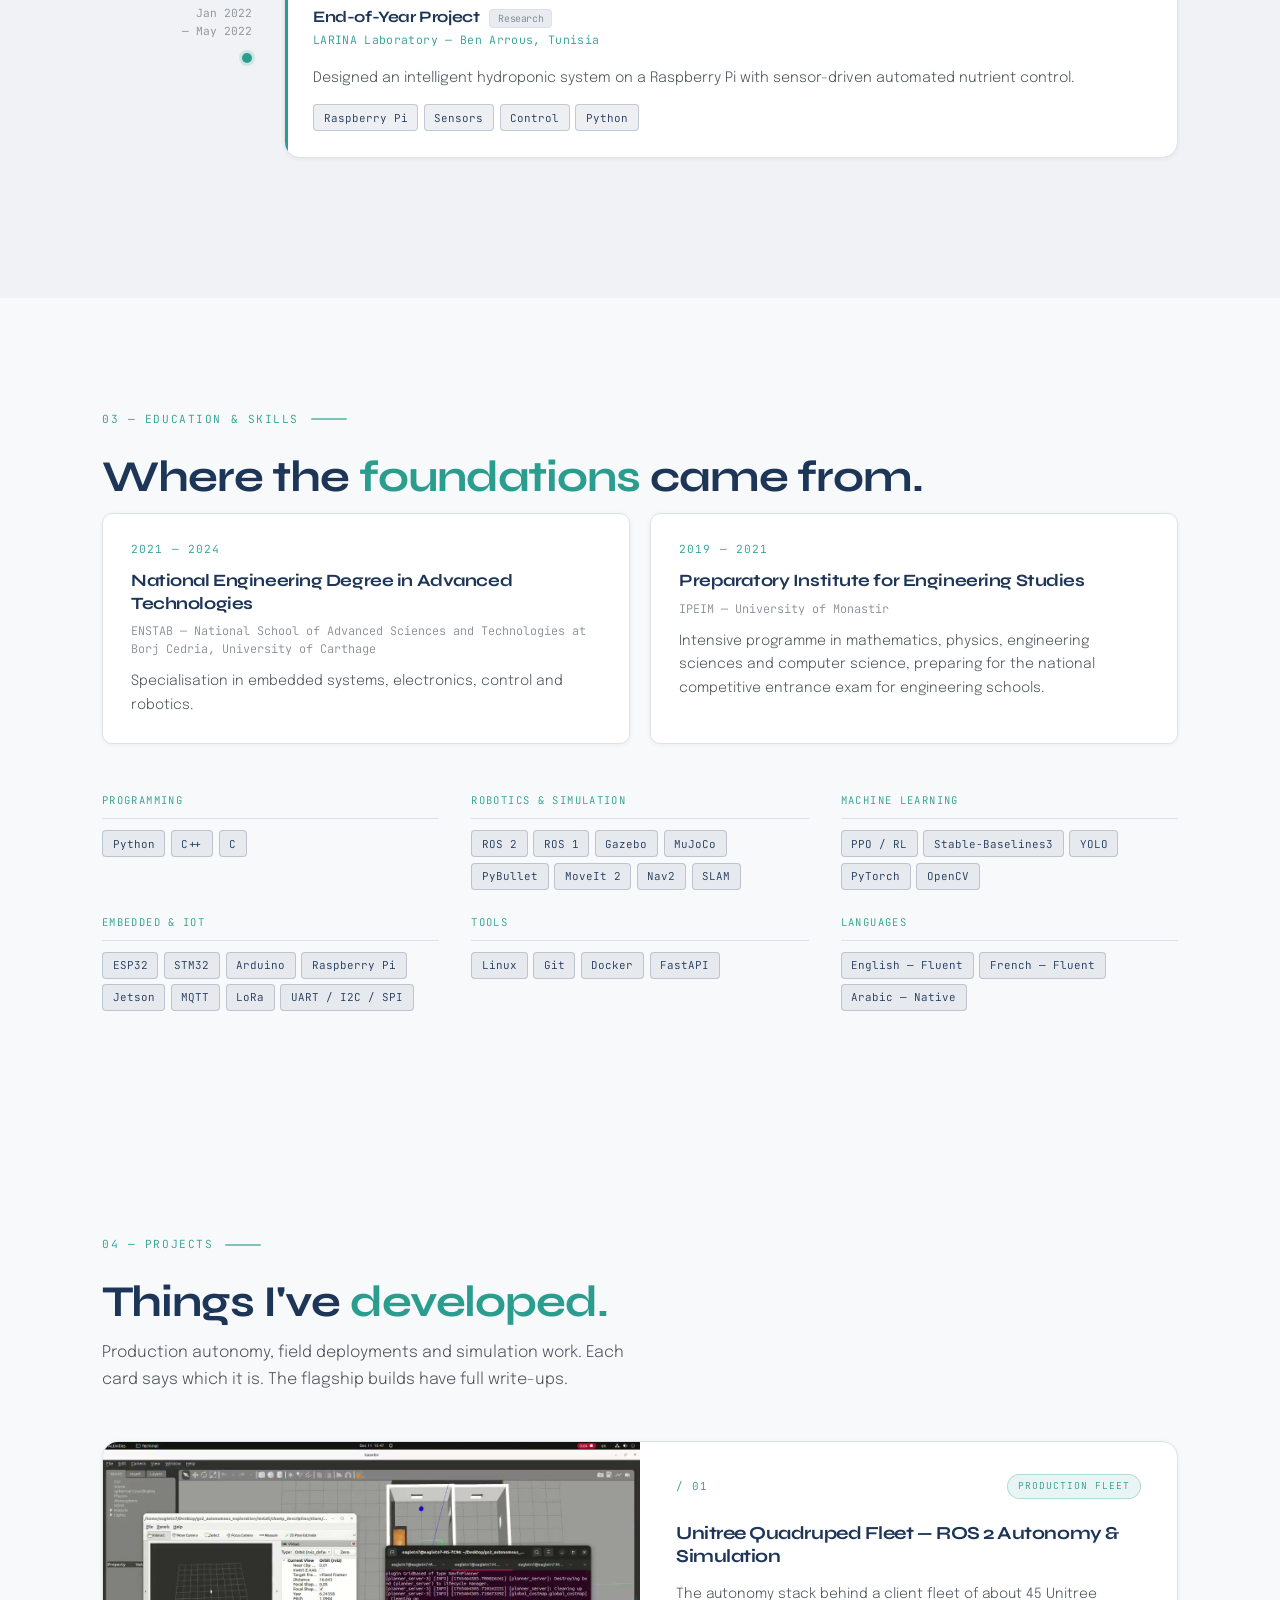
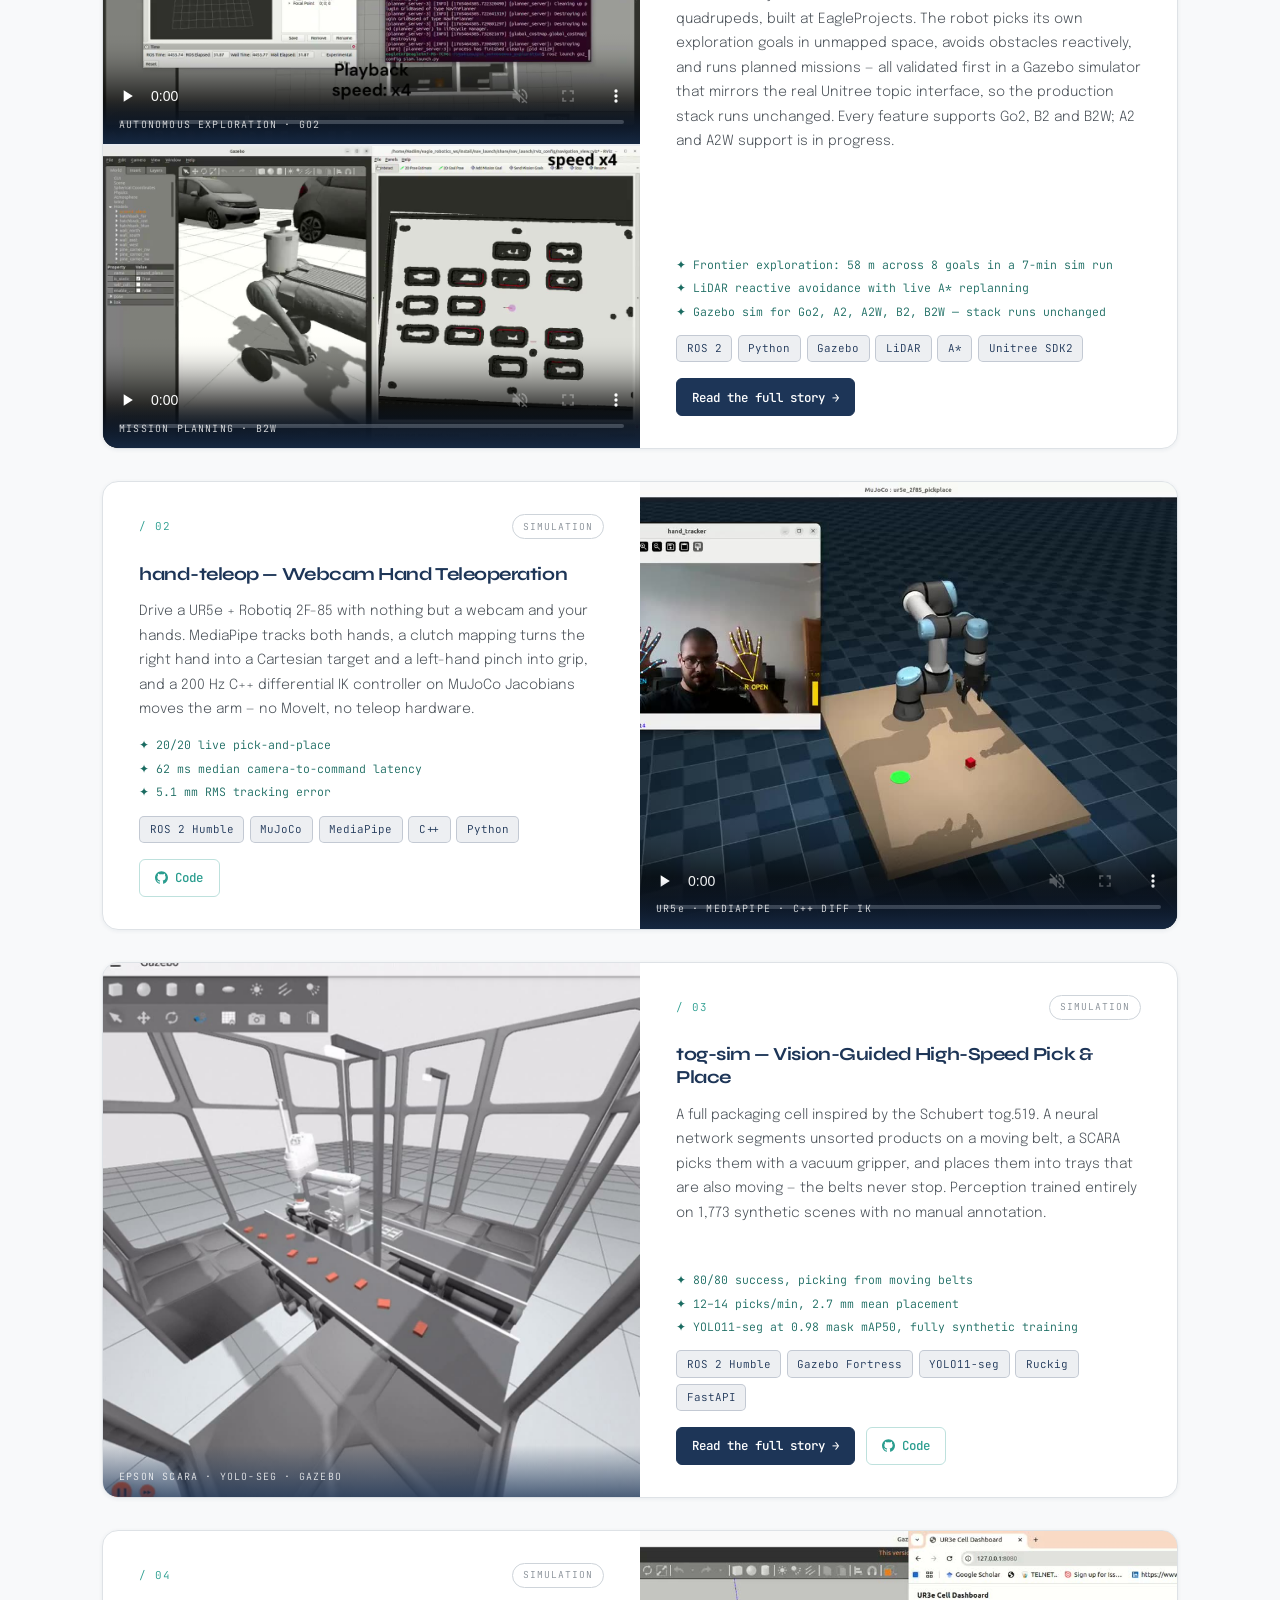
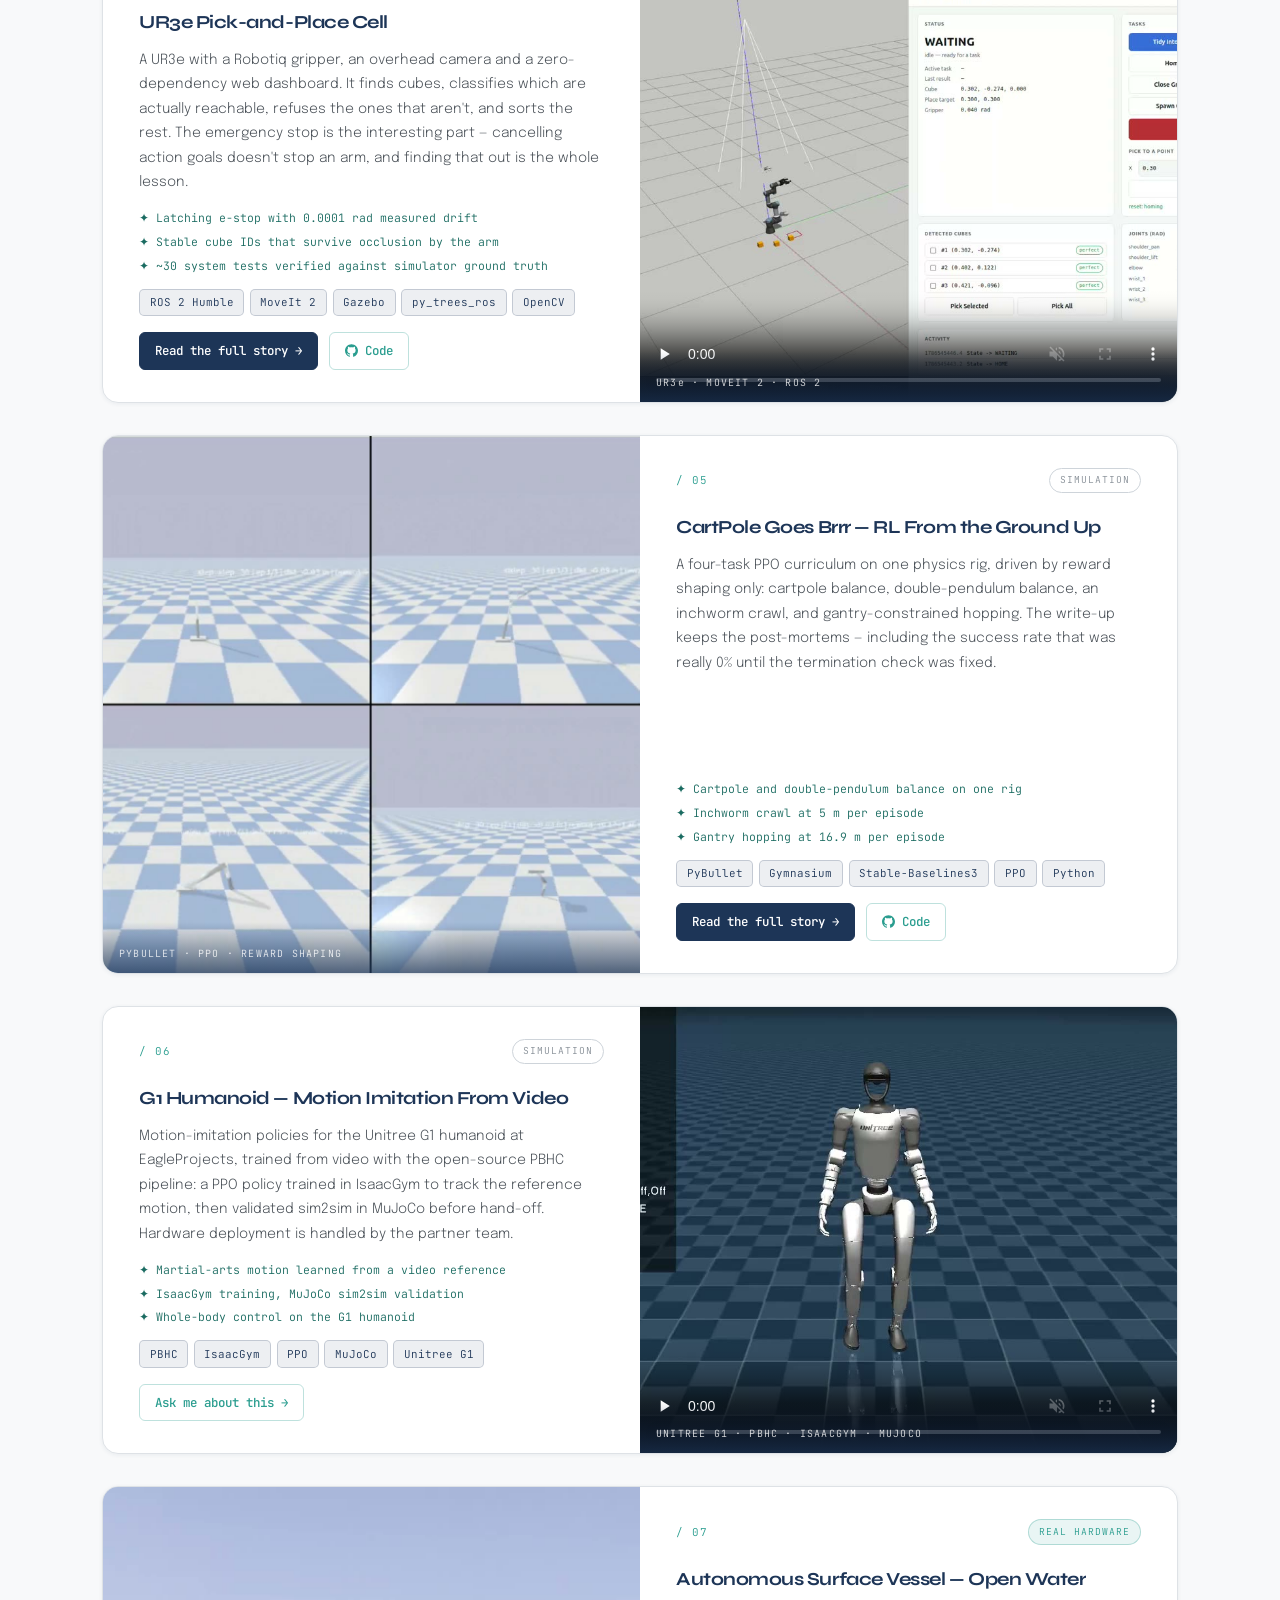
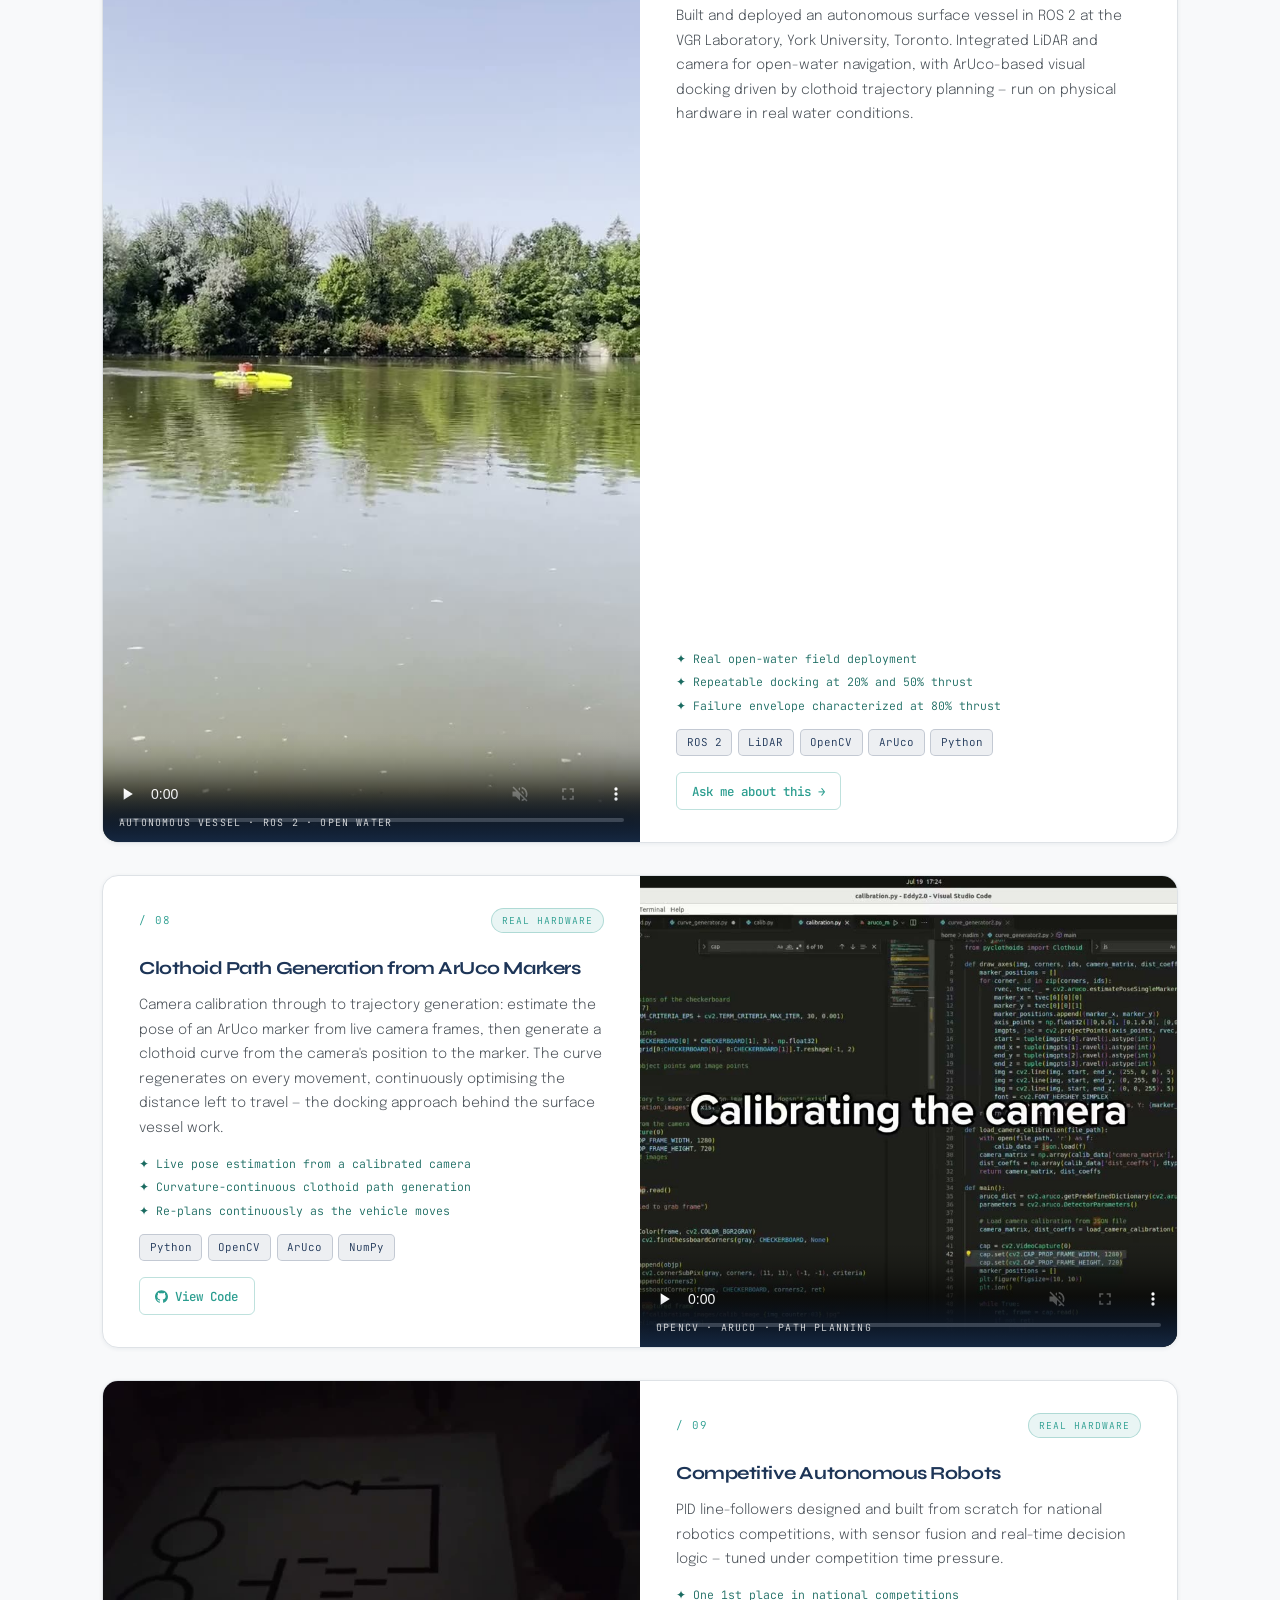
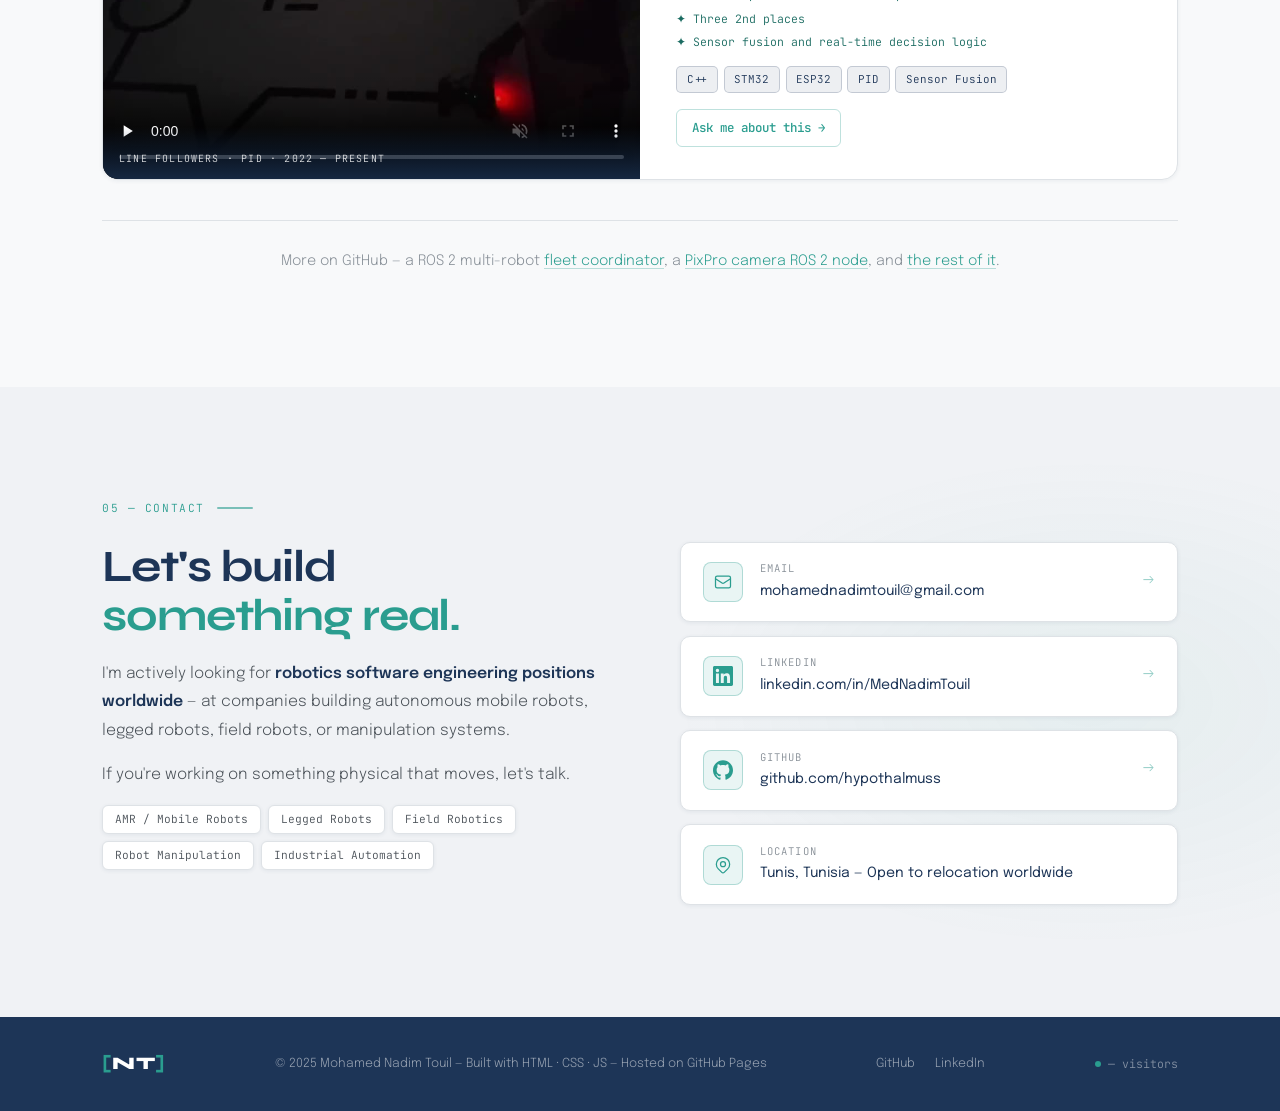
==== commit 2a171d41: "Align portfolio with new CV, add hand-teleop and B2W mission planning Rewrite the EagleProjects expe" ====
--- a/index.html
+++ b/index.html
@@ -4,7 +4,7 @@
   <meta charset="UTF-8" />
   <meta name="viewport" content="width=device-width, initial-scale=1.0" />
   <title>Mohamed Nadim Touil — Robotics Software Engineer</title>
-  <meta name="description" content="Robotics Software Engineer specializing in ROS 2, autonomous navigation, reinforcement learning, and real-hardware deployment on legged robots." />
+  <meta name="description" content="Robotics Software Engineer building ROS 2 autonomy and simulation for legged robots, with autonomy code in production on a commercial quadruped fleet." />
   <link rel="stylesheet" href="style.css" />
   <link rel="preconnect" href="https://fonts.googleapis.com" />
   <link rel="preconnect" href="https://fonts.gstatic.com" crossorigin />
@@ -12,7 +12,7 @@
   <link rel="canonical" href="https://hypothalmuss.github.io/portfolio/" />
   <meta property="og:type" content="website" />
   <meta property="og:title" content="Mohamed Nadim Touil — Robotics Software Engineer" />
-  <meta property="og:description" content="ROS 2, autonomous navigation, reinforcement learning, and real-hardware deployment on legged robots and manipulators." />
+  <meta property="og:description" content="ROS 2 autonomy and simulation for legged robots, manipulation, reinforcement learning, and hardware deployment on marine and ground robots." />
   <meta property="og:url" content="https://hypothalmuss.github.io/portfolio/" />
   <meta property="og:image" content="https://hypothalmuss.github.io/portfolio/assets/images/profile.jpg" />
   <meta name="twitter:card" content="summary_large_image" />
@@ -158,11 +158,11 @@
         </div>
         <div class="about-right">
           <p>I'm a Robotics Software Engineer with solid hands-on experience taking autonomous systems from ROS 2 codebase to field deployment on physical robots. My core value: if it doesn't run on the actual machine, it doesn't count.</p>
-          <p>Currently at <strong>EagleProjects Tunisia</strong>, I work on the full autonomy stack for the <strong>Unitree Go2</strong> quadruped and <strong>G1 humanoid</strong> — navigation, obstacle avoidance, GPS localization, geofencing, and RL-based control. Before that, I deployed an autonomous surface vessel at <strong>York University</strong>, Toronto.</p>
+          <p>Currently at <strong>EagleProjects Tunisia</strong>, I build the ROS 2 autonomy stack for a client fleet of about 45 <strong>Unitree quadrupeds</strong> — autonomous exploration, reactive obstacle avoidance, mission planning, and the Gazebo simulator clients use to validate missions before hardware. I also train <strong>G1 humanoid</strong> motion-imitation policies. Before that, I deployed an autonomous surface vessel at <strong>York University</strong>, Toronto.</p>
           <p>I'm looking for <strong>robotics software engineering roles worldwide</strong> — at companies building real products: AMRs, legged robots, industrial automation, field robotics, or manipulation systems.</p>
           <div class="about-pills">
             <span>✓ Full ROS 2 stack ownership</span>
-            <span>✓ Sim-to-real RL deployment</span>
+            <span>✓ Autonomy code in production on a robot fleet</span>
             <span>✓ Real hardware, not just simulation</span>
             <span>✓ Open to relocation worldwide</span>
           </div>
@@ -187,10 +187,16 @@
             <div class="tl-accent-bar"></div>
             <h3>Robotics &amp; AI Software Engineer</h3>
             <p class="tl-company mono">EagleProjects Tunisia — Tunis, Tunisia</p>
-            <p class="tl-desc">Own the autonomy stack for the Go2 quadruped — SLAM and navigation pipelines in ROS 2, frontier-based autonomous exploration, and GPS geofencing. Also train reinforcement learning controllers for locomotion on the G1 humanoid.</p>
+            <p class="tl-desc">ROS 2 autonomy stack for a client fleet of about 45 Unitree quadrupeds, with hardware deployment by the Italian team. Features run on Go2, B2 and B2W; A2 and A2W support is in progress.</p>
+            <ul class="tl-points">
+              <li>Frontier-based autonomous exploration as a ROS 2 service — 8-neighbour frontier detection, KD-tree clustering, distance-vs-size medoid scoring. A 7-min run covered 58 m across 8 frontier goals in sim.</li>
+              <li>LiDAR reactive obstacle avoidance as ROS 2 actions — rotate-then-wall-follow and lateral-slide strategies, with live obstacle injection into the A* planner for local replanning.</li>
+              <li>Gazebo simulator for Go2, A2, A2W, B2 and B2W with a bridge layer mirroring the real Unitree topic interface, so the production stack runs unchanged. Clients use it to validate missions before hardware.</li>
+              <li>G1 motion-imitation policies trained from video with the open-source PBHC pipeline (IsaacGym, PPO; MuJoCo sim2sim); hardware deployment handled by the partner team.</li>
+            </ul>
             <div class="chips">
-              <span>ROS 2</span><span>MuJoCo</span><span>RL</span><span>Python</span>
-              <span>Unitree Go2</span><span>Unitree G1</span><span>GPS</span><span>LiDAR</span>
+              <span>ROS 2</span><span>Python</span><span>Gazebo</span><span>LiDAR</span><span>A*</span>
+              <span>Unitree Go2 / B2 / B2W</span><span>Unitree G1</span><span>IsaacGym</span><span>PPO</span>
             </div>
           </div>
         </div>
@@ -204,7 +210,7 @@
             <div class="tl-accent-bar"></div>
             <h3>ROS &amp; Robotics Mentor <span class="badge-sm">Part-time</span></h3>
             <p class="tl-company mono">Graine d'Entrepreneur — Tunis, Tunisia</p>
-            <p class="tl-desc">Mentored interns on ROS 1 and ROS 2, sensor integration, and building autonomous systems end to end.</p>
+            <p class="tl-desc">Coached interns through end-to-end ROS 1/2 autonomous systems: sensor integration, URDF modeling, and navigation stack configuration.</p>
             <div class="chips">
               <span>ROS 1/2</span><span>URDF</span><span>Nav2</span><span>SLAM</span>
             </div>
@@ -220,7 +226,7 @@
             <div class="tl-accent-bar"></div>
             <h3>Robotics Engineering Intern</h3>
             <p class="tl-company mono">VGR Laboratory, York University — Toronto, Canada</p>
-            <p class="tl-desc">Built an autonomous surface vessel in ROS 2 integrating LiDAR and camera, with ArUco-based visual docking and trajectory planning for repeatable precision docking on the water.</p>
+            <p class="tl-desc">Built and deployed an autonomous surface vessel in ROS 2 on physical hardware, integrating LiDAR and camera for open-water navigation. Implemented ArUco-based visual docking with clothoid trajectory planning: repeatable docking at 20% and 50% thrust, with the failure envelope characterized at 80%.</p>
             <div class="chips">
               <span>ROS 2</span><span>LiDAR</span><span>OpenCV</span><span>ArUco</span>
               <span>Nav2</span><span>SLAM</span><span>Python</span><span>Trajectory Planning</span>
@@ -336,30 +342,65 @@
     <div class="container">
       <div class="eyebrow">04 — Projects</div>
       <h2 class="sh2">Things I've <em>developed.</em></h2>
-      <p class="section-sub">Field deployments, hardware bring-ups and simulation work. Each card says which it is. The four flagship builds have full write-ups.</p>
+      <p class="section-sub">Production autonomy, field deployments and simulation work. Each card says which it is. The flagship builds have full write-ups.</p>
 
       <div class="projects-list">
 
-        <!-- P1 — Go2 Exploration -->
-        <article class="pcard reveal">
-          <div class="pcard-media">
-            <video controls preload="none" playsinline muted poster="assets/posters/go2-nav.jpg">
-              <source src="assets/videos/go2-nav.mp4" type="video/mp4" />
-            </video>
-            <div class="pcard-tag mono">UNITREE GO2 · ROS 2 · SLAM</div>
-          </div>
-          <div class="pcard-body">
-            <div class="pcard-head"><span class="pnum mono">/ 01</span><span class="pkind pkind-hw mono">Real hardware</span></div>
-            <h3>Go2 Quadruped — Autonomous Exploration &amp; Mapping</h3>
-            <p>A Unitree Go2 walks into an unmapped building, chooses its own goals from the frontier between known and unknown space, maps the whole thing, and stops when there is nothing left to explore. Built at EagleProjects for indoor survey work, then extended outdoors with GPS geofencing as a hard safety boundary.</p>
-            <div class="pwins">
-              <span>✦ Frontier-based autonomous goal selection</span>
-              <span>✦ 2D occupancy + OctoMap 3D volumetric mapping</span>
-              <span>✦ GPS geofencing enforced independently of the planner</span>
-            </div>
-            <div class="pstack"><span>ROS 2</span><span>Python</span><span>SLAM</span><span>Nav2</span><span>OctoMap</span><span>Unitree Go2</span></div>
+        <!-- P1 — Unitree fleet autonomy (EagleProjects) -->
+        <article class="pcard reveal">
+          <div class="pcard-media dual">
+            <div class="media-frame">
+              <video controls preload="none" playsinline muted poster="assets/posters/go2-nav.jpg">
+                <source src="assets/videos/go2-nav.mp4" type="video/mp4" />
+              </video>
+              <div class="pcard-tag mono">AUTONOMOUS EXPLORATION · GO2</div>
+            </div>
+            <div class="media-frame">
+              <video controls preload="none" playsinline muted poster="assets/posters/b2w-mission-planning.jpg">
+                <source src="assets/videos/b2w-mission-planning.mp4" type="video/mp4" />
+              </video>
+              <div class="pcard-tag mono">MISSION PLANNING · B2W</div>
+            </div>
+          </div>
+          <div class="pcard-body">
+            <div class="pcard-head"><span class="pnum mono">/ 01</span><span class="pkind pkind-hw mono">Production fleet</span></div>
+            <h3>Unitree Quadruped Fleet — ROS 2 Autonomy &amp; Simulation</h3>
+            <p>The autonomy stack behind a client fleet of about 45 Unitree quadrupeds, built at EagleProjects. The robot picks its own exploration goals in unmapped space, avoids obstacles reactively, and runs planned missions — all validated first in a Gazebo simulator that mirrors the real Unitree topic interface, so the production stack runs unchanged. Every feature supports Go2, B2 and B2W; A2 and A2W support is in progress.</p>
+            <div class="pwins">
+              <span>✦ Frontier exploration: 58 m across 8 goals in a 7-min sim run</span>
+              <span>✦ LiDAR reactive avoidance with live A* replanning</span>
+              <span>✦ Gazebo sim for Go2, A2, A2W, B2, B2W — stack runs unchanged</span>
+            </div>
+            <div class="pstack"><span>ROS 2</span><span>Python</span><span>Gazebo</span><span>LiDAR</span><span>A*</span><span>Unitree SDK2</span></div>
             <div class="plinks">
               <a href="projects/go2.html" class="link-btn link-btn-primary">Read the full story →</a>
+            </div>
+          </div>
+        </article>
+
+        <!-- P2 — hand-teleop -->
+        <article class="pcard reveal">
+          <div class="pcard-media">
+            <video controls preload="none" playsinline muted poster="assets/posters/hand-teleop.jpg">
+              <source src="assets/videos/hand-teleop.mp4" type="video/mp4" />
+            </video>
+            <div class="pcard-tag mono">UR5e · MEDIAPIPE · C++ DIFF IK</div>
+          </div>
+          <div class="pcard-body">
+            <div class="pcard-head"><span class="pnum mono">/ 02</span><span class="pkind pkind-sim mono">Simulation</span></div>
+            <h3>hand-teleop — Webcam Hand Teleoperation</h3>
+            <p>Drive a UR5e + Robotiq 2F-85 with nothing but a webcam and your hands. MediaPipe tracks both hands, a clutch mapping turns the right hand into a Cartesian target and a left-hand pinch into grip, and a 200 Hz C++ differential IK controller on MuJoCo Jacobians moves the arm — no MoveIt, no teleop hardware.</p>
+            <div class="pwins">
+              <span>✦ 20/20 live pick-and-place</span>
+              <span>✦ 62 ms median camera-to-command latency</span>
+              <span>✦ 5.1 mm RMS tracking error</span>
+            </div>
+            <div class="pstack"><span>ROS 2 Humble</span><span>MuJoCo</span><span>MediaPipe</span><span>C++</span><span>Python</span></div>
+            <div class="plinks">
+              <a href="https://github.com/Hypothalmuss/hand-teleop" target="_blank" rel="noopener" class="link-btn">
+                <svg viewBox="0 0 24 24" fill="currentColor" width="13" height="13"><path d="M12 .297c-6.63 0-12 5.373-12 12 0 5.303 3.438 9.8 8.205 11.385.6.113.82-.258.82-.577 0-.285-.01-1.04-.015-2.04-3.338.724-4.042-1.61-4.042-1.61C4.422 18.07 3.633 17.7 3.633 17.7c-1.087-.744.084-.729.084-.729 1.205.084 1.838 1.236 1.838 1.236 1.07 1.835 2.809 1.305 3.495.998.108-.776.417-1.305.76-1.605-2.665-.3-5.466-1.332-5.466-5.93 0-1.31.465-2.38 1.235-3.22-.135-.303-.54-1.523.105-3.176 0 0 1.005-.322 3.3 1.23.96-.267 1.98-.399 3-.405 1.02.006 2.04.138 3 .405 2.28-1.552 3.285-1.23 3.285-1.23.645 1.653.24 2.873.12 3.176.765.84 1.23 1.91 1.23 3.22 0 4.61-2.805 5.625-5.475 5.92.42.36.81 1.096.81 2.22 0 1.606-.015 2.896-.015 3.286 0 .315.21.69.825.57C20.565 22.092 24 17.592 24 12.297c0-6.627-5.373-12-12-12"/></svg>
+                Code
+              </a>
             </div>
           </div>
         </article>
@@ -373,15 +414,15 @@
             <div class="pcard-tag mono">EPSON SCARA · YOLO-SEG · GAZEBO</div>
           </div>
           <div class="pcard-body">
-            <div class="pcard-head"><span class="pnum mono">/ 02</span><span class="pkind pkind-sim mono">Simulation</span></div>
+            <div class="pcard-head"><span class="pnum mono">/ 03</span><span class="pkind pkind-sim mono">Simulation</span></div>
             <h3>tog-sim — Vision-Guided High-Speed Pick &amp; Place</h3>
             <p>A full packaging cell inspired by the Schubert tog.519. A neural network segments unsorted products on a moving belt, a SCARA picks them with a vacuum gripper, and places them into trays that are also moving — the belts never stop. Perception trained entirely on 1,773 synthetic scenes with no manual annotation.</p>
             <div class="pwins">
-              <span>✦ 120/120 cartons placed, no belt stops</span>
-              <span>✦ 13–14.5 picks/min, 2.7–3.7 mm placement error</span>
-              <span>✦ YOLO11n-seg at 0.98 mask mAP50, fully synthetic training</span>
-            </div>
-            <div class="pstack"><span>ROS 2 Humble</span><span>Gazebo Fortress</span><span>YOLO11</span><span>Ruckig</span><span>FastAPI</span></div>
+              <span>✦ 80/80 success, picking from moving belts</span>
+              <span>✦ 12–14 picks/min, 2.7 mm mean placement</span>
+              <span>✦ YOLO11-seg at 0.98 mask mAP50, fully synthetic training</span>
+            </div>
+            <div class="pstack"><span>ROS 2 Humble</span><span>Gazebo Fortress</span><span>YOLO11-seg</span><span>Ruckig</span><span>FastAPI</span></div>
             <div class="plinks">
               <a href="projects/tog-sim.html" class="link-btn link-btn-primary">Read the full story →</a>
               <a href="https://github.com/Hypothalmuss/tog-sim" target="_blank" rel="noopener" class="link-btn">
@@ -401,7 +442,7 @@
             <div class="pcard-tag mono">UR3e · MOVEIT 2 · ROS 2</div>
           </div>
           <div class="pcard-body">
-            <div class="pcard-head"><span class="pnum mono">/ 03</span><span class="pkind pkind-sim mono">Simulation</span></div>
+            <div class="pcard-head"><span class="pnum mono">/ 04</span><span class="pkind pkind-sim mono">Simulation</span></div>
             <h3>UR3e Pick-and-Place Cell</h3>
             <p>A UR3e with a Robotiq gripper, an overhead camera and a zero-dependency web dashboard. It finds cubes, classifies which are actually reachable, refuses the ones that aren't, and sorts the rest. The emergency stop is the interesting part — cancelling action goals doesn't stop an arm, and finding that out is the whole lesson.</p>
             <div class="pwins">
@@ -426,18 +467,18 @@
             <video autoplay loop muted playsinline preload="none" poster="assets/posters/cartpole-showreel.jpg">
               <source src="assets/videos/cartpole-showreel.mp4" type="video/mp4" />
             </video>
-            <div class="pcard-tag mono">PYBULLET · PPO · IMITATION LEARNING</div>
-          </div>
-          <div class="pcard-body">
-            <div class="pcard-head"><span class="pnum mono">/ 04</span><span class="pkind pkind-sim mono">Simulation</span></div>
+            <div class="pcard-tag mono">PYBULLET · PPO · REWARD SHAPING</div>
+          </div>
+          <div class="pcard-body">
+            <div class="pcard-head"><span class="pnum mono">/ 05</span><span class="pkind pkind-sim mono">Simulation</span></div>
             <h3>CartPole Goes Brrr — RL From the Ground Up</h3>
-            <p>One cartpole rig, nine increasingly ridiculous jobs — balance, crawl, hop, walk, and finally imitate human motion capture at 99% success. The write-up keeps the post-mortems: the success rate that was really 0%, the "walking" that was actually skating, and PPO destroying a policy it had already learned.</p>
-            <div class="pwins">
-              <span>✦ 99% success on mocap imitation, 17 m per episode</span>
-              <span>✦ One reference motion replaced seven hand-tuned reward terms</span>
-              <span>✦ Every reward-hacking bug documented, not hidden</span>
-            </div>
-            <div class="pstack"><span>PyBullet</span><span>Stable-Baselines3</span><span>PPO</span><span>DeepMimic</span><span>Python</span></div>
+            <p>A four-task PPO curriculum on one physics rig, driven by reward shaping only: cartpole balance, double-pendulum balance, an inchworm crawl, and gantry-constrained hopping. The write-up keeps the post-mortems — including the success rate that was really 0% until the termination check was fixed.</p>
+            <div class="pwins">
+              <span>✦ Cartpole and double-pendulum balance on one rig</span>
+              <span>✦ Inchworm crawl at 5 m per episode</span>
+              <span>✦ Gantry hopping at 16.9 m per episode</span>
+            </div>
+            <div class="pstack"><span>PyBullet</span><span>Gymnasium</span><span>Stable-Baselines3</span><span>PPO</span><span>Python</span></div>
             <div class="plinks">
               <a href="projects/cartpole.html" class="link-btn link-btn-primary">Read the full story →</a>
               <a href="https://github.com/Hypothalmuss/CartPole-Goes-Brrr" target="_blank" rel="noopener" class="link-btn">
@@ -454,18 +495,18 @@
             <video controls preload="none" playsinline muted poster="assets/posters/g1-kungfu-mujoco.jpg">
               <source src="assets/videos/g1-kungfu-mujoco.mp4" type="video/mp4" />
             </video>
-            <div class="pcard-tag mono">UNITREE G1 · MUJOCO · RL</div>
-          </div>
-          <div class="pcard-body">
-            <div class="pcard-head"><span class="pnum mono">/ 05</span><span class="pkind pkind-sim mono">Simulation</span></div>
-            <h3>G1 Humanoid — Kung Fu Motion Learning</h3>
-            <p>Reinforcement learning policies for the Unitree G1 humanoid in MuJoCo, trained to reproduce martial-arts motion sequences. The agent learns physically plausible whole-body movement from reward signal alone — groundwork for sim-to-real transfer of agile behaviours on the real G1 at EagleProjects.</p>
-            <div class="pwins">
-              <span>✦ Physically plausible martial-arts motion from RL</span>
-              <span>✦ Whole-body control on a 23-DOF humanoid</span>
-              <span>✦ Foundation for sim-to-real agile locomotion</span>
-            </div>
-            <div class="pstack"><span>MuJoCo</span><span>Python</span><span>RL</span><span>Unitree G1</span></div>
+            <div class="pcard-tag mono">UNITREE G1 · PBHC · ISAACGYM · MUJOCO</div>
+          </div>
+          <div class="pcard-body">
+            <div class="pcard-head"><span class="pnum mono">/ 06</span><span class="pkind pkind-sim mono">Simulation</span></div>
+            <h3>G1 Humanoid — Motion Imitation From Video</h3>
+            <p>Motion-imitation policies for the Unitree G1 humanoid at EagleProjects, trained from video with the open-source PBHC pipeline: a PPO policy trained in IsaacGym to track the reference motion, then validated sim2sim in MuJoCo before hand-off. Hardware deployment is handled by the partner team.</p>
+            <div class="pwins">
+              <span>✦ Martial-arts motion learned from a video reference</span>
+              <span>✦ IsaacGym training, MuJoCo sim2sim validation</span>
+              <span>✦ Whole-body control on the G1 humanoid</span>
+            </div>
+            <div class="pstack"><span>PBHC</span><span>IsaacGym</span><span>PPO</span><span>MuJoCo</span><span>Unitree G1</span></div>
             <div class="plinks">
               <a href="#contact" class="link-btn">Ask me about this →</a>
             </div>
@@ -481,13 +522,13 @@
             <div class="pcard-tag mono">AUTONOMOUS VESSEL · ROS 2 · OPEN WATER</div>
           </div>
           <div class="pcard-body">
-            <div class="pcard-head"><span class="pnum mono">/ 06</span><span class="pkind pkind-hw mono">Real hardware</span></div>
+            <div class="pcard-head"><span class="pnum mono">/ 07</span><span class="pkind pkind-hw mono">Real hardware</span></div>
             <h3>Autonomous Surface Vessel — Open Water</h3>
-            <p>Built and deployed an autonomous surface vessel from scratch at the VGR Laboratory, York University, Toronto. Integrated LiDAR and camera for open-water navigation in ROS 2, with an ArUco marker-based visual docking pipeline achieving repeatable precision docking on physical hardware in real water conditions.</p>
+            <p>Built and deployed an autonomous surface vessel in ROS 2 at the VGR Laboratory, York University, Toronto. Integrated LiDAR and camera for open-water navigation, with ArUco-based visual docking driven by clothoid trajectory planning — run on physical hardware in real water conditions.</p>
             <div class="pwins">
               <span>✦ Real open-water field deployment</span>
-              <span>✦ Repeatable precision visual docking</span>
-              <span>✦ Full sensor pipeline built from scratch</span>
+              <span>✦ Repeatable docking at 20% and 50% thrust</span>
+              <span>✦ Failure envelope characterized at 80% thrust</span>
             </div>
             <div class="pstack"><span>ROS 2</span><span>LiDAR</span><span>OpenCV</span><span>ArUco</span><span>Python</span></div>
             <div class="plinks">
@@ -505,7 +546,7 @@
             <div class="pcard-tag mono">OPENCV · ARUCO · PATH PLANNING</div>
           </div>
           <div class="pcard-body">
-            <div class="pcard-head"><span class="pnum mono">/ 07</span><span class="pkind pkind-hw mono">Real hardware</span></div>
+            <div class="pcard-head"><span class="pnum mono">/ 08</span><span class="pkind pkind-hw mono">Real hardware</span></div>
             <h3>Clothoid Path Generation from ArUco Markers</h3>
             <p>Camera calibration through to trajectory generation: estimate the pose of an ArUco marker from live camera frames, then generate a clothoid curve from the camera's position to the marker. The curve regenerates on every movement, continuously optimising the distance left to travel — the docking approach behind the surface vessel work.</p>
             <div class="pwins">
@@ -529,16 +570,16 @@
             <video controls preload="none" playsinline muted poster="assets/posters/competition-demo.jpg">
               <source src="assets/videos/competition-demo.mp4" type="video/mp4" />
             </video>
-            <div class="pcard-tag mono">STM32 · PID · COMPETITION</div>
-          </div>
-          <div class="pcard-body">
-            <div class="pcard-head"><span class="pnum mono">/ 08</span><span class="pkind pkind-hw mono">Real hardware</span></div>
+            <div class="pcard-tag mono">LINE FOLLOWERS · PID · 2022 — PRESENT</div>
+          </div>
+          <div class="pcard-body">
+            <div class="pcard-head"><span class="pnum mono">/ 09</span><span class="pkind pkind-hw mono">Real hardware</span></div>
             <h3>Competitive Autonomous Robots</h3>
-            <p>Designed and built autonomous competition robots from scratch, competing in over 10 national robotics competitions. Won 1st place twice and reached the podium in 5 others. PID control, multi-sensor fusion and real-time decision logic — built under competition time pressure across line-following and full autonomous navigation categories.</p>
-            <div class="pwins">
-              <span>✦ 10+ national competitions entered</span>
-              <span>✦ 2× 1st place · 5× podium finishes</span>
-              <span>✦ Multiple robot categories built from scratch</span>
+            <p>PID line-followers designed and built from scratch for national robotics competitions, with sensor fusion and real-time decision logic — tuned under competition time pressure.</p>
+            <div class="pwins">
+              <span>✦ One 1st place in national competitions</span>
+              <span>✦ Three 2nd places</span>
+              <span>✦ Sensor fusion and real-time decision logic</span>
             </div>
             <div class="pstack"><span>C++</span><span>STM32</span><span>ESP32</span><span>PID</span><span>Sensor Fusion</span></div>
             <div class="plinks">
--- a/style.css
+++ b/style.css
@@ -547,6 +547,19 @@
   letter-spacing: 0.12em;
   pointer-events: none;
 }
+
+/* Two framed clips stacked in one card — each frame carries its own tag */
+.pcard-media.dual { gap: 2px; }
+.pcard-media.dual::before { display: none; }
+.media-frame {
+  position: relative;
+  flex: 1;
+  display: flex;
+  min-height: 0;
+  background: var(--bg-deep);
+}
+.media-frame video { min-height: 160px; }
+.pcard-media.dual .pcard-tag { padding-top: 1.1rem; }
 
 /* ── PROJECT BODY ── */
 .pcard-body {
@@ -876,6 +889,24 @@
   line-height: 1.7;
   margin: 0.55rem 0 0.9rem;
 }
+.tl-desc + .tl-points { margin-top: -0.4rem; }
+.tl-points {
+  list-style: none;
+  display: flex; flex-direction: column; gap: 0.45rem;
+  margin: 0 0 1rem;
+}
+.tl-points li {
+  position: relative;
+  padding-left: 1.1rem;
+  font-size: 0.85rem;
+  color: var(--text-mid);
+  line-height: 1.65;
+}
+.tl-points li::before {
+  content: '▸';
+  position: absolute; left: 0; top: 0;
+  color: var(--accent);
+}
 
 /* ══════════════════════════════════════════════════
    EDUCATION & SKILLS
